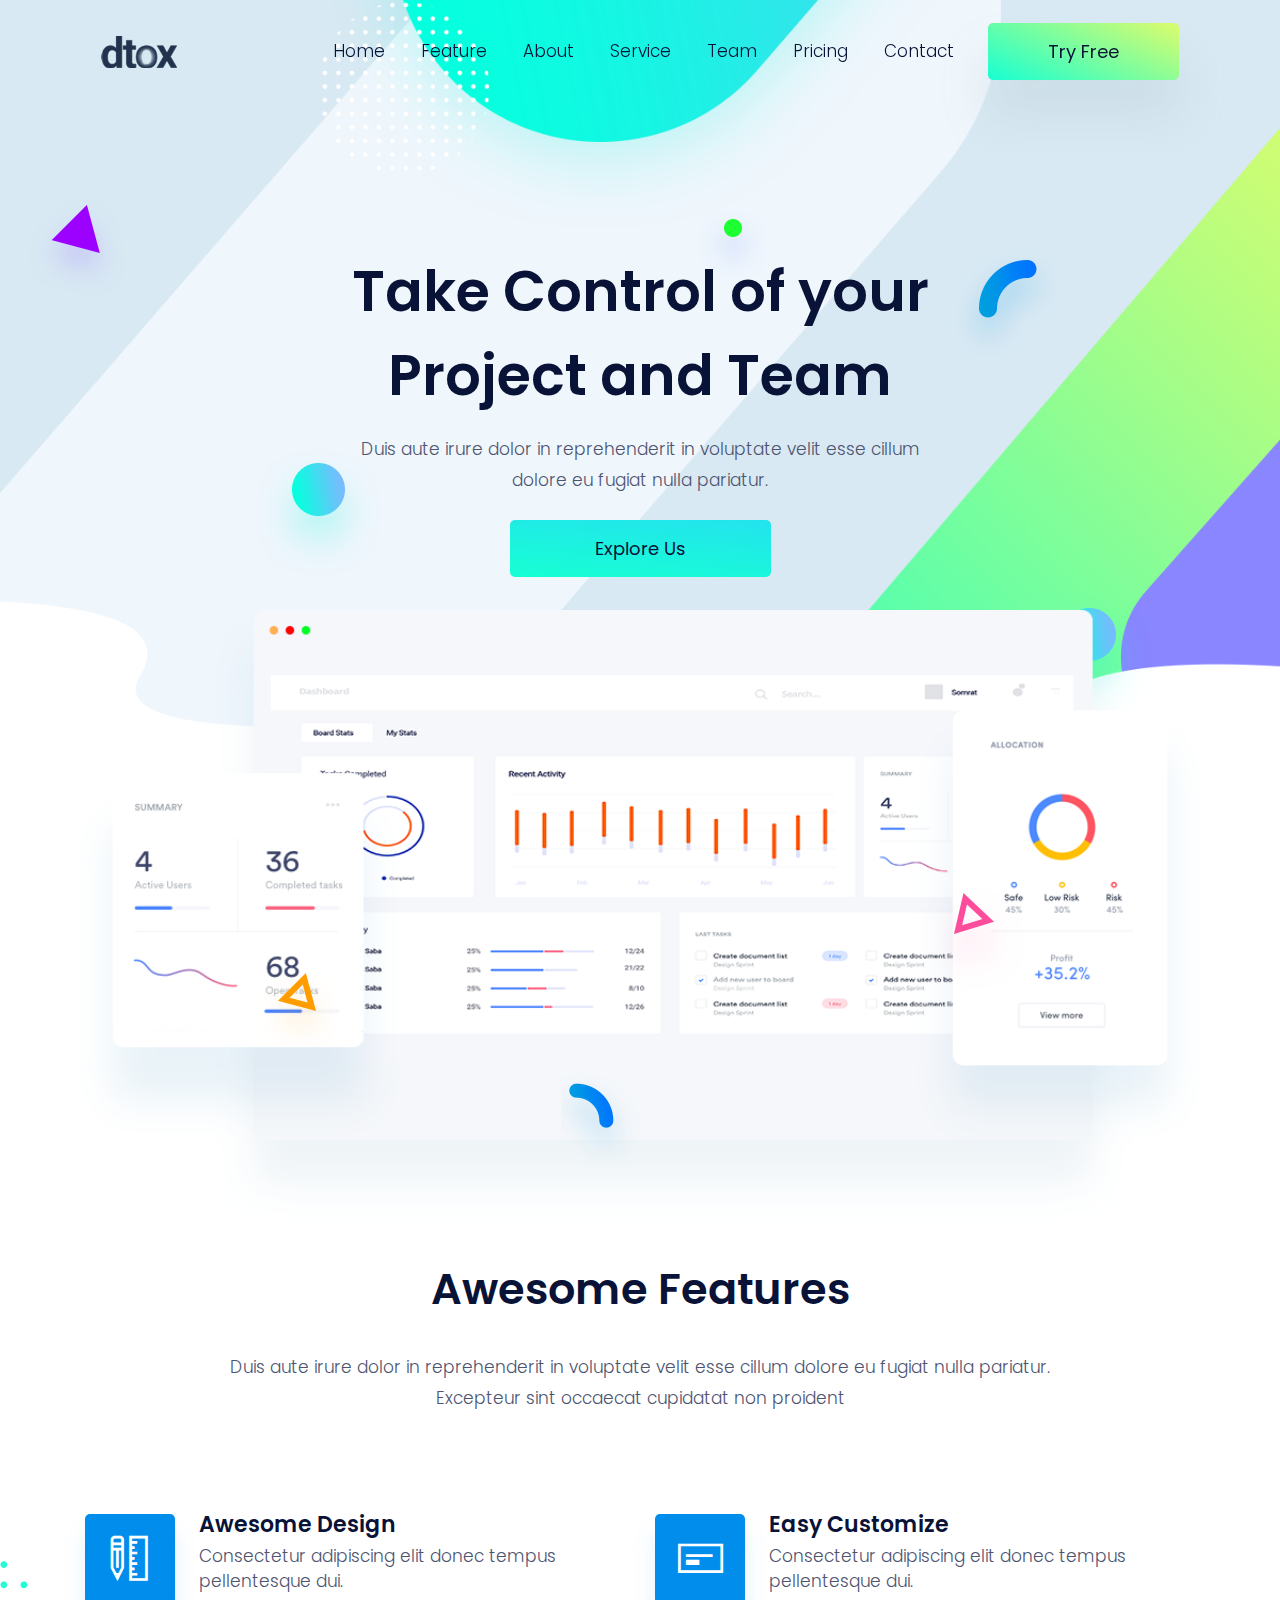
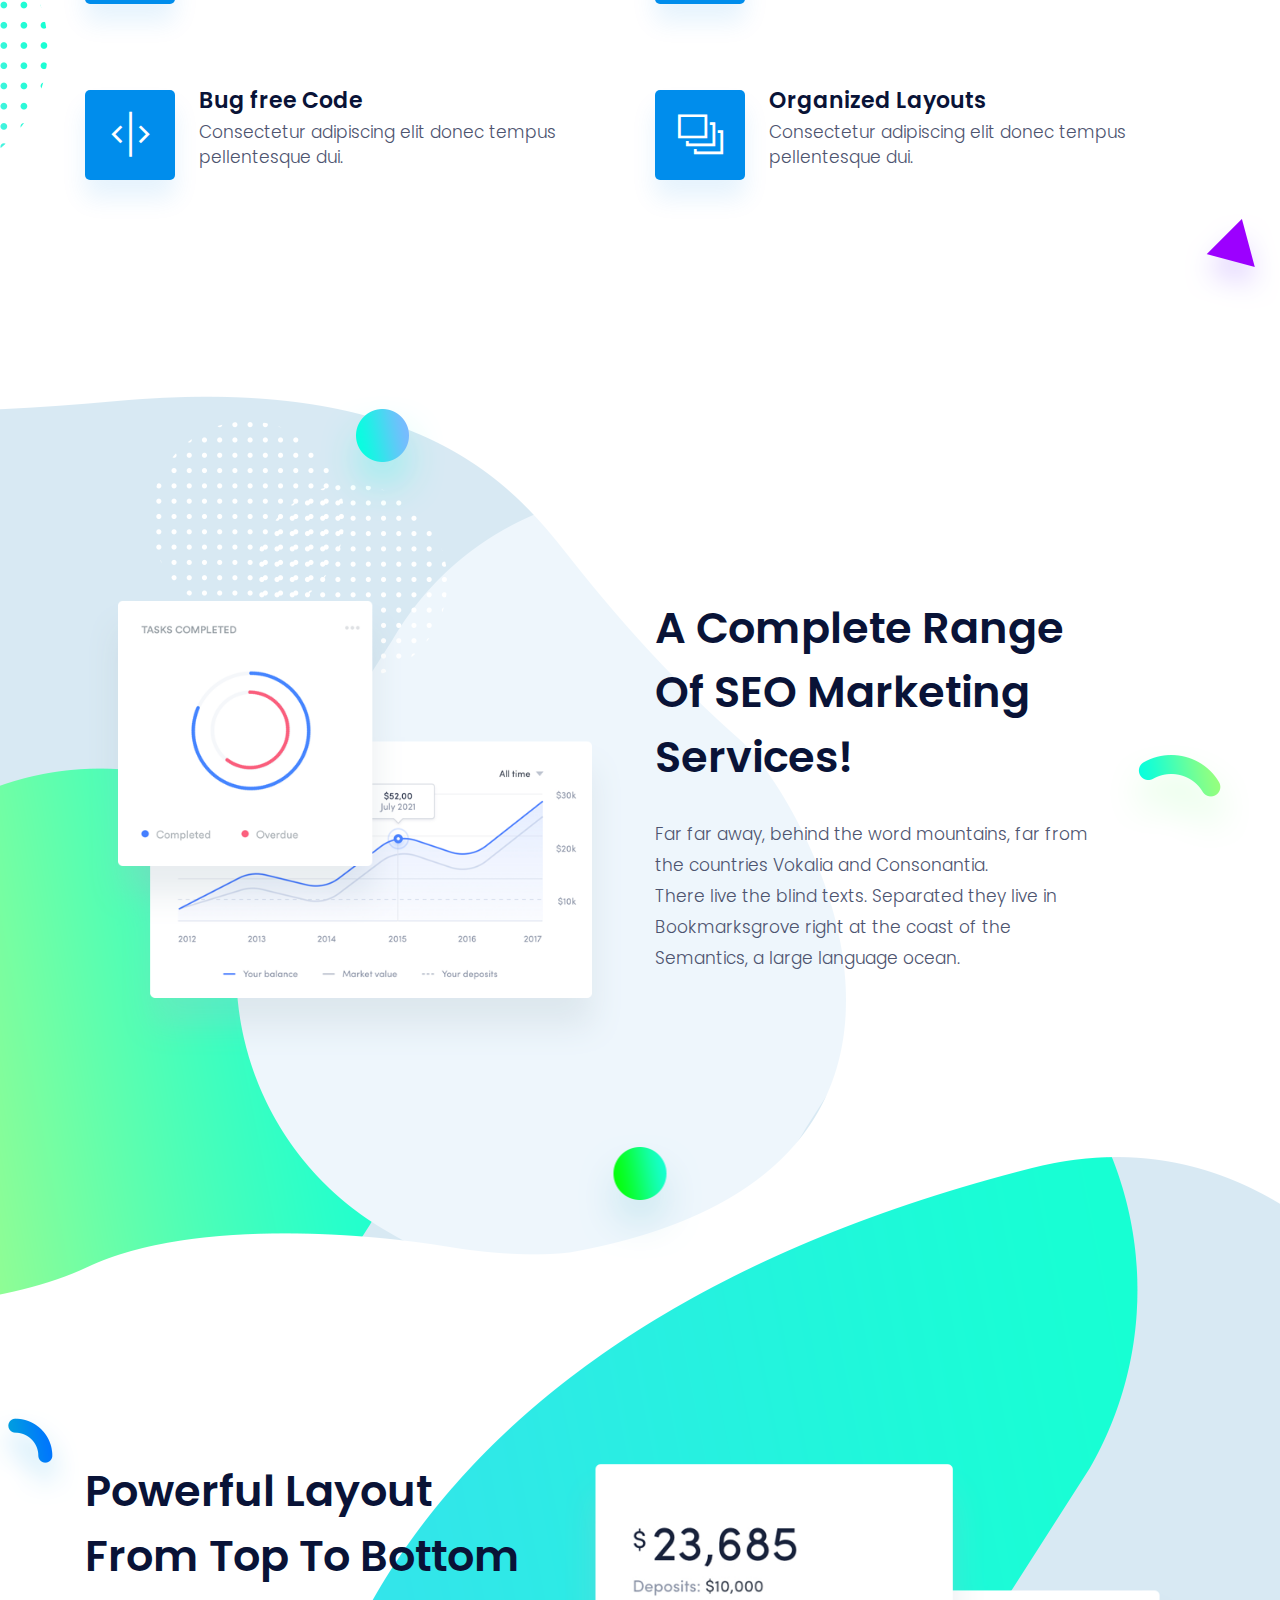
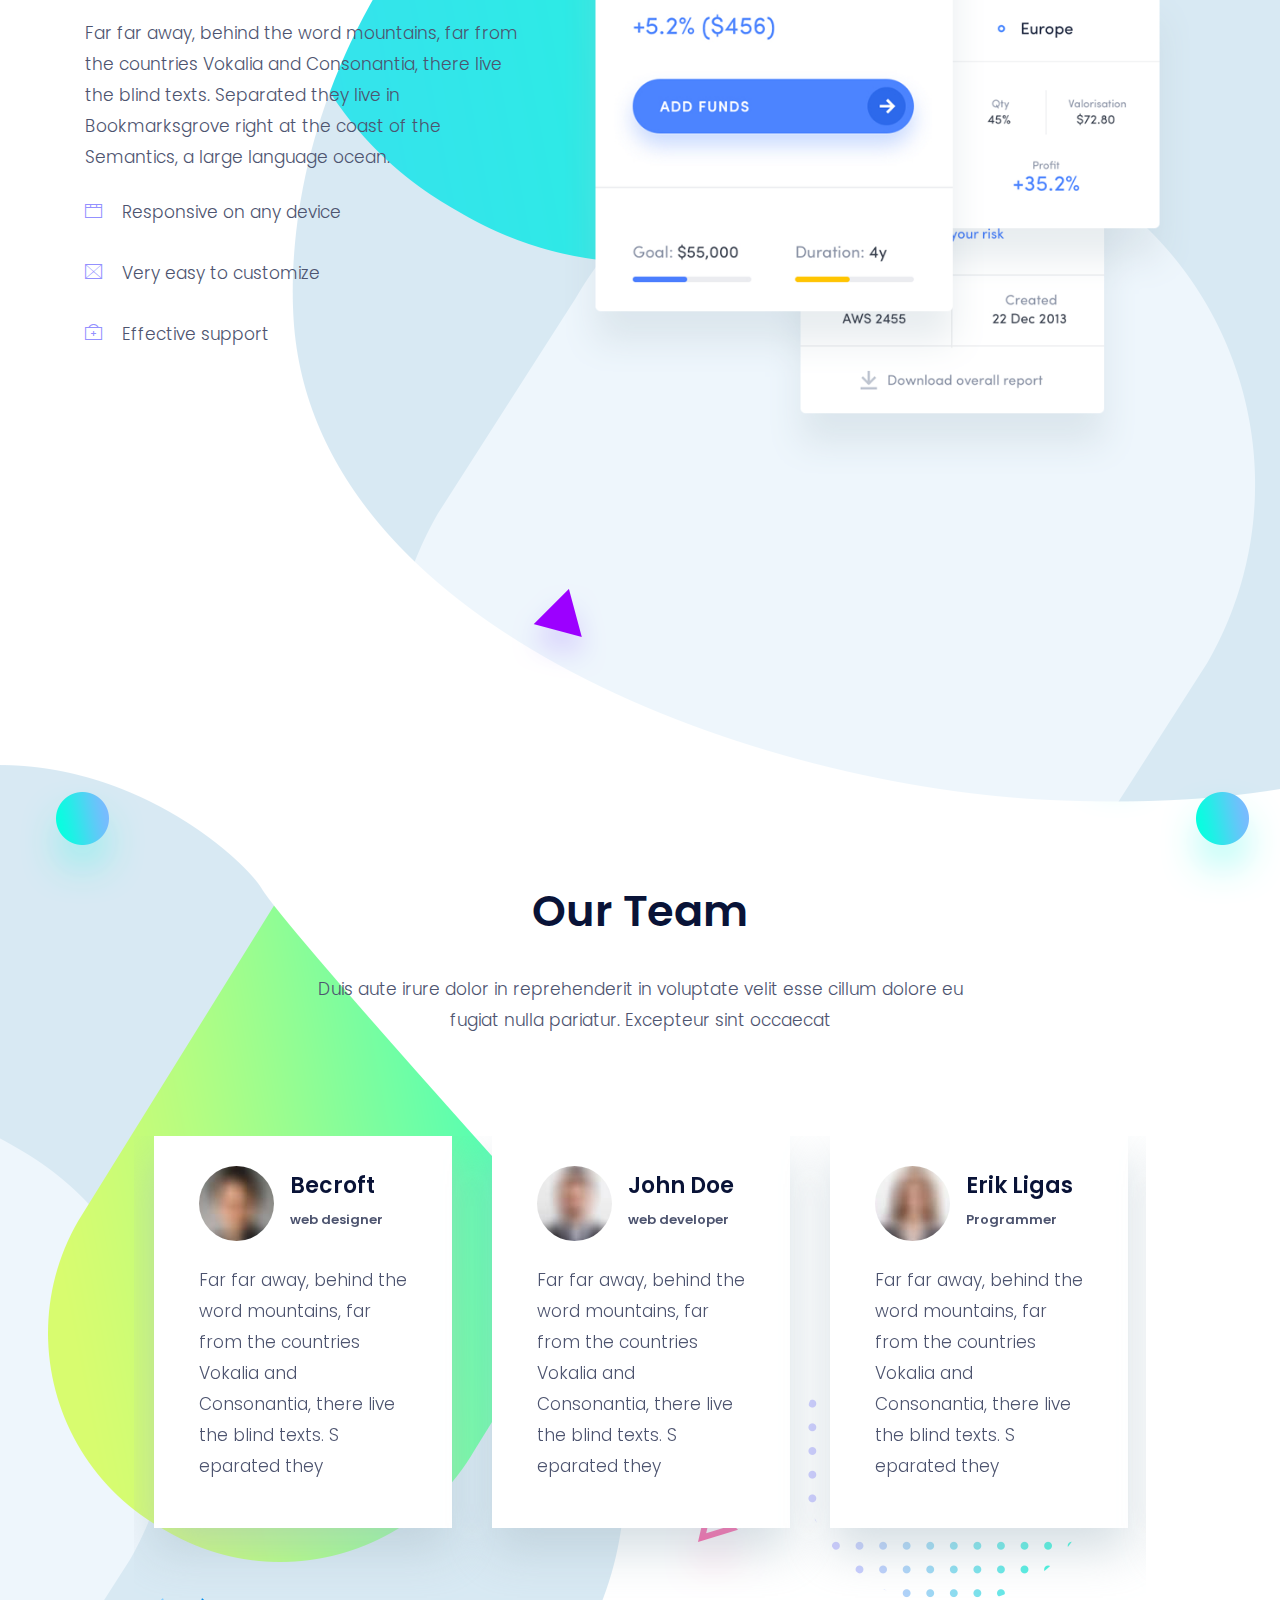
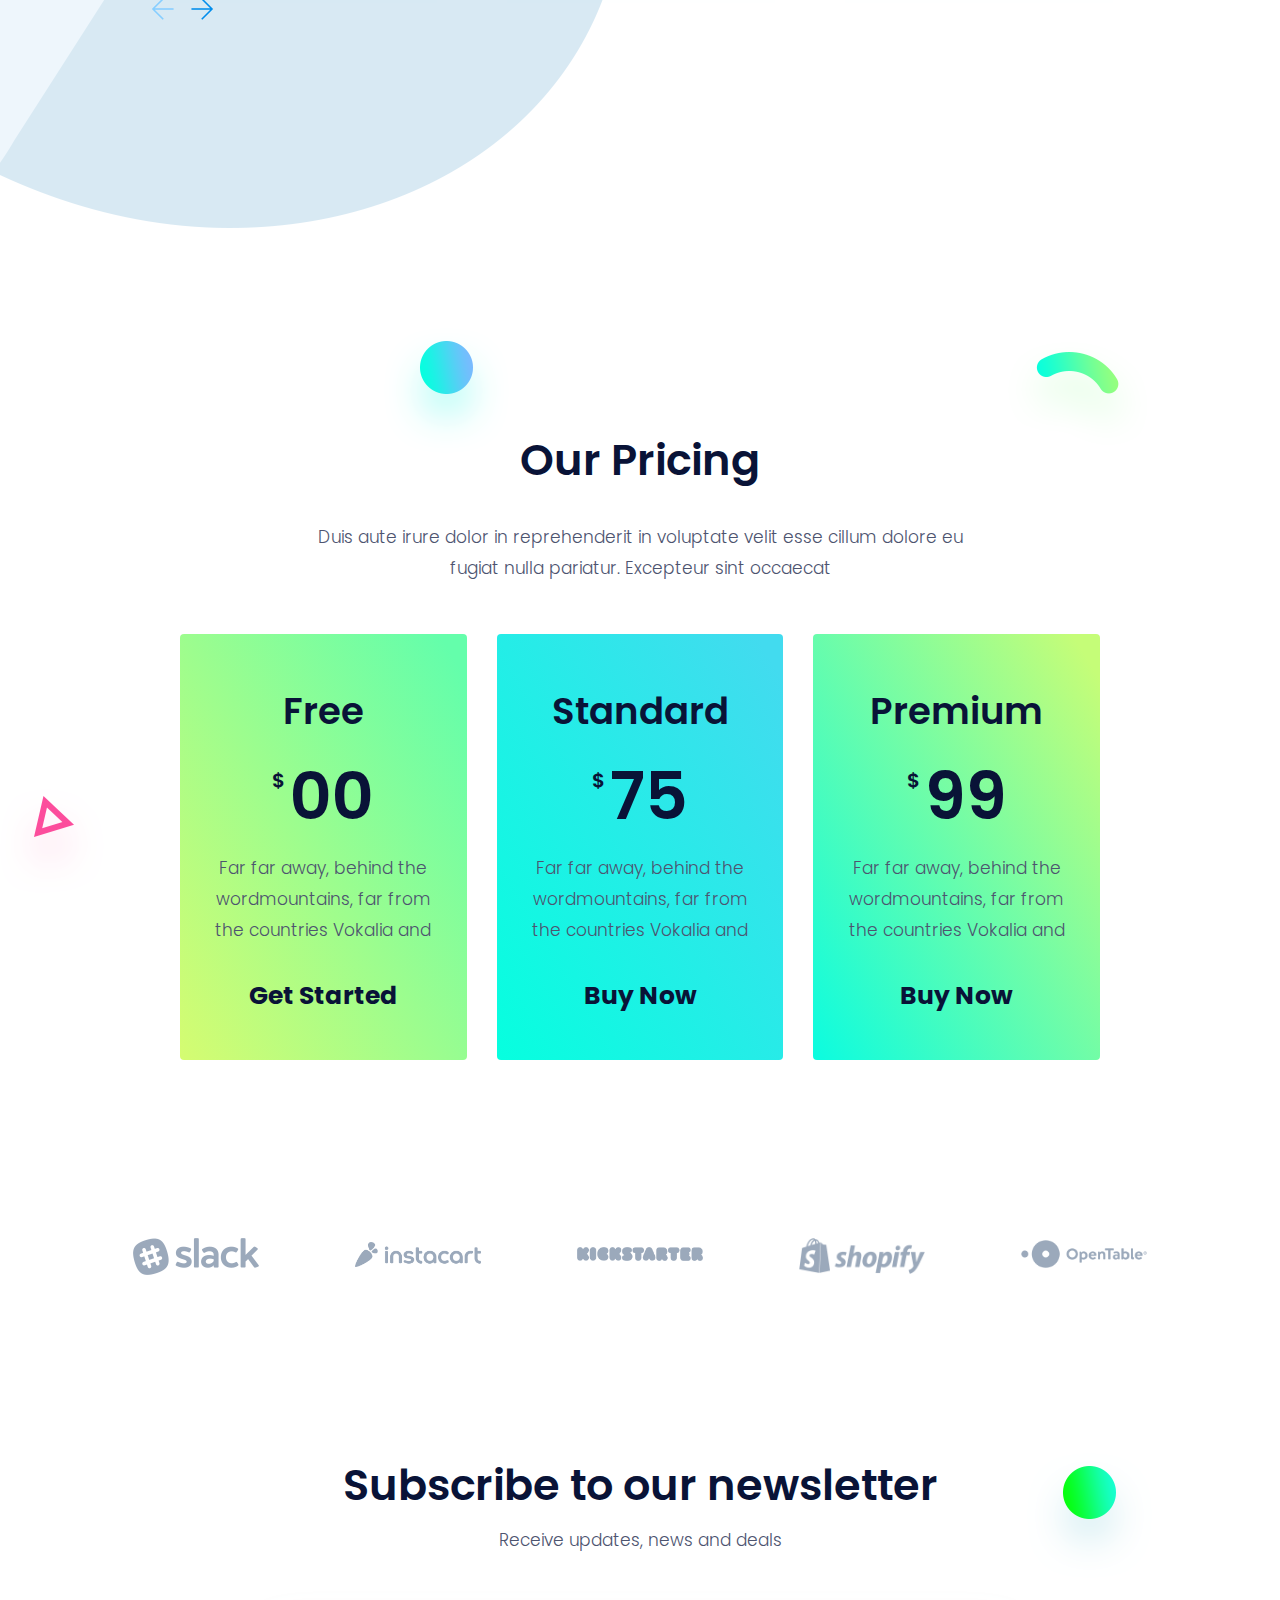
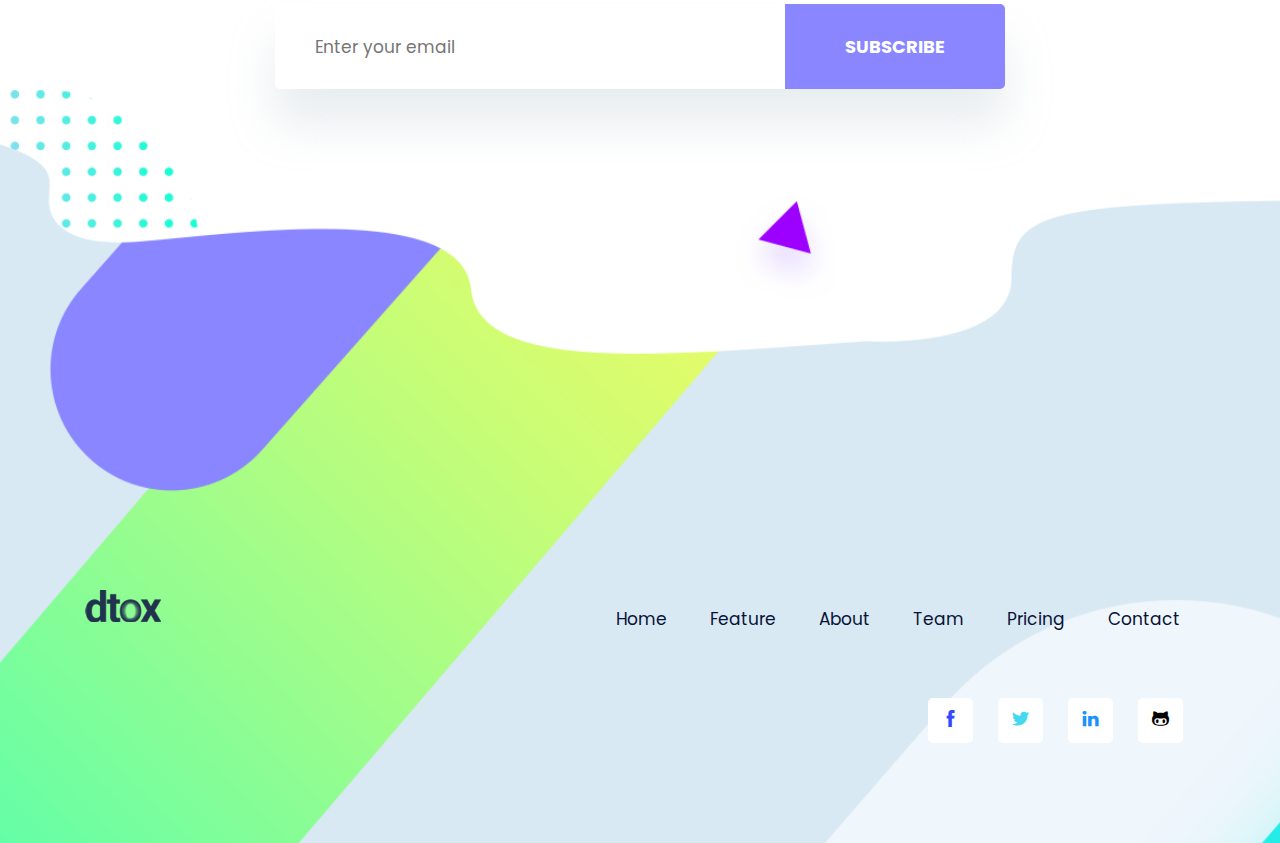
==== index.html @ cda61f07 "FEATURE: initial landing page" ====
<!DOCTYPE html>
<html lang="zxx">

<head>
  <meta charset="utf-8">
  <title>Dtox</title>

  <!-- mobile responsive meta -->
  <meta name="viewport" content="width=device-width, initial-scale=1">
  <meta name="viewport" content="width=device-width, initial-scale=1, maximum-scale=1">
  
  <!-- ** Plugins Needed for the Project ** -->
  <!-- Bootstrap -->
  <link rel="stylesheet" href="plugins/bootstrap/bootstrap.min.css">
  <!-- themefy-icon -->
  <link rel="stylesheet" href="plugins/themify-icons/themify-icons.css">
  <!-- slick slider -->
  <link rel="stylesheet" href="plugins/slick/slick.css">
  <!-- venobox popup -->
  <link rel="stylesheet" href="plugins/Venobox/venobox.css">
  <!-- aos -->
  <link rel="stylesheet" href="plugins/aos/aos.css">

  <!-- Main Stylesheet -->
  <link href="css/style.css" rel="stylesheet">
  
  <!--Favicon-->
  <link rel="shortcut icon" href="images/favicon.ico" type="image/x-icon">
  <link rel="icon" href="images/favicon.ico" type="image/x-icon">

</head>

<body>
  

<!-- navigation -->
<section class="fixed-top navigation">
  <div class="container">
    <nav class="navbar navbar-expand-lg navbar-light">
      <a class="navbar-brand" href="index.html"><img src="images/logo.png" alt="logo"></a>
      <button class="navbar-toggler border-0" type="button" data-toggle="collapse" data-target="#navbar" aria-controls="navbar"
        aria-expanded="false" aria-label="Toggle navigation">
        <span class="navbar-toggler-icon"></span>
      </button>
      <!-- navbar -->
      <div class="collapse navbar-collapse text-center" id="navbar">
        <ul class="navbar-nav ml-auto">
          <li class="nav-item">
            <a class="nav-link" href="index.html">Home</a>
          </li>
          <li class="nav-item">
            <a class="nav-link page-scroll" href="#feature">Feature</a>
          </li>
          <li class="nav-item">
            <a class="nav-link" href="about.html">About</a>
          </li>
          <li class="nav-item">
            <a class="nav-link" href="service.html">Service</a>
          </li>
          <li class="nav-item">
            <a class="nav-link page-scroll" href="#team">Team</a>
          </li>
          <li class="nav-item">
            <a class="nav-link page-scroll" href="#pricing">Pricing</a>
          </li>
          <li class="nav-item">
            <a class="nav-link" href="contact.html">Contact</a>
          </li>
        </ul>
        <a href="#" class="btn btn-primary ml-lg-3 primary-shadow">Try Free</a>
      </div>
    </nav>
  </div>
</section>
<!-- /navigation -->

<!-- hero area -->
<section class="hero-section hero" data-background="" style="background-image: url(images/hero-area/banner-bg.png);">
  <div class="container">
    <div class="row">
      <div class="col-lg-12 text-center zindex-1">
        <h1 class="mb-3">Take Control of your<br>
          Project and Team</h1>
        <p class="mb-4">Duis aute irure dolor in reprehenderit in voluptate velit esse cillum<br>
          dolore eu fugiat nulla pariatur.</p>
        <a href="#" class="btn btn-secondary btn-lg">explore us</a>
        <!-- banner image -->
        <img class="img-fluid w-100 banner-image" src="images/hero-area/banner-img.png" alt="banner-img">
      </div>
    </div>
  </div>
  <!-- background shapes -->
  <div id="scene">
    <img class="img-fluid hero-bg-1 up-down-animation" src="images/background-shape/feature-bg-2.png" alt="">
    <img class="img-fluid hero-bg-2 left-right-animation" src="images/background-shape/seo-ball-1.png" alt="">
    <img class="img-fluid hero-bg-3 left-right-animation" src="images/background-shape/seo-half-cycle.png" alt="">
    <img class="img-fluid hero-bg-4 up-down-animation" src="images/background-shape/green-dot.png" alt="">
    <img class="img-fluid hero-bg-5 left-right-animation" src="images/background-shape/blue-half-cycle.png" alt="">
    <img class="img-fluid hero-bg-6 up-down-animation" src="images/background-shape/seo-ball-1.png" alt="">
    <img class="img-fluid hero-bg-7 left-right-animation" src="images/background-shape/yellow-triangle.png" alt="">
    <img class="img-fluid hero-bg-8 up-down-animation" src="images/background-shape/service-half-cycle.png" alt="">
    <img class="img-fluid hero-bg-9 up-down-animation" src="images/background-shape/team-bg-triangle.png" alt="">
  </div>
</section>
<!-- /hero-area -->

<!-- feature -->
<section class="section feature mb-0" id="feature">
  <div class="container">
    <div class="row">
      <div class="col-lg-12 text-center">
        <h2 class="section-title">Awesome Features</h2>
        <p class="mb-100">Duis aute irure dolor in reprehenderit in voluptate velit esse cillum dolore eu fugiat nulla pariatur.<br>Excepteur sint occaecat cupidatat non proident</p>
      </div>
      <!-- feature item -->
      <div class="col-md-6 mb-80">
        <div class="d-flex feature-item">
          <div>
            <i class="ti-ruler-pencil feature-icon mr-4"></i>
          </div>
          <div>
            <h4>Awesome Design</h4>
            <p>Consectetur adipiscing elit donec tempus
              pellentesque dui.</p>
          </div>
        </div>
      </div>
      <!-- feature item -->
      <div class="col-md-6 mb-80">
        <div class="d-flex feature-item">
          <div>
            <i class="ti-layout-cta-left feature-icon mr-4"></i>
          </div>
          <div>
            <h4>Easy Customize</h4>
            <p>Consectetur adipiscing elit donec tempus
              pellentesque dui.</p>
          </div>
        </div>
      </div>
      <!-- feature item -->
      <div class="col-md-6 mb-80">
        <div class="d-flex feature-item">
          <div>
            <i class="ti-split-v-alt feature-icon mr-4"></i>
          </div>
          <div>
            <h4>Bug free Code</h4>
            <p>Consectetur adipiscing elit donec tempus
              pellentesque dui.</p>
          </div>
        </div>
      </div>
      <!-- feature item -->
      <div class="col-md-6 mb-80">
        <div class="d-flex feature-item">
          <div>
            <i class="ti-layers-alt feature-icon mr-4"></i>
          </div>
          <div>
            <h4>Organized Layouts</h4>
            <p>Consectetur adipiscing elit donec tempus
              pellentesque dui.</p>
          </div>
        </div>
      </div>
    </div>
  </div>
  <img class="feature-bg-1 up-down-animation" src="images/background-shape/feature-bg-1.png" alt="bg-shape">
  <img class="feature-bg-2 left-right-animation" src="images/background-shape/feature-bg-2.png" alt="bg-shape">
</section>
<!-- /feature -->

<!-- marketing -->
<section class="section-lg seo">
  <div class="container">
    <div class="row">
      <div class="col-md-6">
        <div class="seo-image">
          <img class="img-fluid" src="images/marketing/marketing.png" alt="form-img">
        </div>
      </div>
      <div class="col-md-5">
        <h2 class="section-title">A Complete Range Of SEO Marketing Services!</h2>
        <p>Far far away, behind the word mountains, far
          from the countries Vokalia and Consonantia.<br>
          There live the blind texts. Separated they
          live in Bookmarksgrove right at the coast of
          the Semantics, a large language ocean.
        </p>
      </div>
    </div>
  </div>
  <!-- background image -->
  <img class="img-fluid seo-bg" src="images/backgrounds/seo-bg.png" alt="seo-bg">
  <!-- background-shape -->
  <img class="seo-bg-shape-1 left-right-animation" src="images/background-shape/seo-ball-1.png" alt="bg-shape">
  <img class="seo-bg-shape-2 up-down-animation" src="images/background-shape/seo-half-cycle.png" alt="bg-shape">
  <img class="seo-bg-shape-3 left-right-animation" src="images/background-shape/seo-ball-2.png" alt="bg-shape">
</section>
<!-- /marketing -->

<!-- service -->
<section class="section-lg service">
  <div class="container">
    <div class="row justify-content-between">
      <div class="col-md-5 order-2 order-md-1">
        <h2 class="section-title">Powerful Layout From Top To Bottom</h2>
        <p class="mb-4">Far far away, behind the word mountains,
          far from the countries Vokalia and Consonantia,
          there live the blind texts. Separated they
          live in Bookmarksgrove right at the coast of the
          Semantics, a large language ocean.</p>
        <ul class="pl-0 service-list">
          <li><i class="ti-layout-tab-window text-purple"></i>Responsive on any device</li>
          <li><i class="ti-layout-placeholder text-purple"></i>Very easy to customize</li>
          <li><i class="ti-support text-purple"></i>Effective support</li>
        </ul>
      </div>
      <div class="col-md-7 order-1 order-md-2">
        <img class="img-fluid layer-3" src="images/service/service.png" alt="service">
      </div>
    </div>
  </div>
  <!-- background image -->
  <img class="img-fluid service-bg" src="images/backgrounds/service-bg.png" alt="service-bg">
  <!-- background shapes -->
  <img class="service-bg-shape-1 up-down-animation" src="images/background-shape/service-half-cycle.png" alt="background-shape">
  <img class="service-bg-shape-2 left-right-animation" src="images/background-shape/feature-bg-2.png" alt="background-shape">
</section>
<!-- /service -->

<!-- team -->
<section class="section-lg team" id="team">
  <div class="container-fluid">
    <div class="row">
      <div class="col-lg-12 text-center">
        <h2 class="section-title">Our Team</h2>
        <p class="mb-100">Duis aute irure dolor in reprehenderit in voluptate velit esse cillum dolore eu<br>
          fugiat nulla pariatur. Excepteur sint occaecat </p>
      </div>
    </div>
    <div class="col-10 mx-auto">
      <div class="team-slider">
        <!-- team-member -->
        <div class="team-member">
          <div class="d-flex mb-4">
            <div class="mr-3">
              <img class="rounded-circle img-fluid" src="images/team/team-1.jpg" alt="team-member">
            </div>
            <div class="align-self-center">
              <h4>Becroft</h4>
              <h6 class="text-color">web designer</h6>
            </div>
          </div>
          <p>Far far away, behind the word mountains, far from the countries Vokalia and Consonantia, there live the blind texts. S eparated they</p>
        </div>
        <!-- team-member -->
        <div class="team-member">
          <div class="d-flex mb-4">
            <div class="mr-3">
              <img class="rounded-circle img-fluid" src="images/team/team-2.jpg" alt="team-member">
            </div>
            <div class="align-self-center">
              <h4>John Doe</h4>
              <h6 class="text-color">web developer</h6>
            </div>
          </div>
          <p>Far far away, behind the word mountains, far from the countries Vokalia and Consonantia, there live the blind texts. S eparated they</p>
        </div>
        <!-- team-member -->
        <div class="team-member">
          <div class="d-flex mb-4">
            <div class="mr-3">
              <img class="rounded-circle img-fluid" src="images/team/team-3.jpg" alt="team-member">
            </div>
            <div class="align-self-center">
              <h4>Erik Ligas</h4>
              <h6 class="text-color">Programmer</h6>
            </div>
          </div>
          <p>Far far away, behind the word mountains, far from the countries Vokalia and Consonantia, there live
            the blind texts. S eparated they</p>
        </div>
        <!-- team-member -->
        <div class="team-member">
          <div class="d-flex mb-4">
            <div class="mr-3">
              <img class="rounded-circle img-fluid" src="images/team/team-1.jpg" alt="team-member">
            </div>
            <div class="align-self-center">
              <h4>Erik Ligas</h4>
              <h6 class="text-color">Programmer</h6>
            </div>
          </div>
          <p>Far far away, behind the word mountains, far from the countries Vokalia and Consonantia, there live
            the blind texts. S eparated they</p>
        </div>
        <!-- team-member -->
        <div class="team-member">
          <div class="d-flex mb-4">
            <div class="mr-3">
              <img class="rounded-circle img-fluid" src="images/team/team-2.jpg" alt="team-member">
            </div>
            <div class="align-self-center">
              <h4>John Doe</h4>
              <h6 class="text-color">web developer</h6>
            </div>
          </div>
          <p>Far far away, behind the word mountains, far from the countries Vokalia and Consonantia, there live the blind texts. S eparated they</p>
        </div>
      </div>
    </div>
  </div>
  <!-- backgound image -->
  <img src="images/backgrounds/team-bg.png" alt="team-bg" class="img-fluid team-bg">
  <!-- background shapes -->
  <img class="team-bg-shape-1 up-down-animation" src="images/background-shape/seo-ball-1.png" alt="background-shape">
  <img class="team-bg-shape-2 left-right-animation" src="images/background-shape/seo-ball-1.png" alt="background-shape">
  <img class="team-bg-shape-3 left-right-animation" src="images/background-shape/team-bg-triangle.png" alt="background-shape">
  <img class="team-bg-shape-4 up-down-animation img-fluid" src="images/background-shape/team-bg-dots.png" alt="background-shape">
</section>
<!-- /team -->

<!-- pricing -->
<section class="section-lg pb-0 pricing" id="pricing">
  <div class="container">
    <div class="row">
      <div class="col-lg-12 text-center">
        <h2 class="section-title">Our Pricing</h2>
        <p class="mb-50">Duis aute irure dolor in reprehenderit in voluptate velit esse cillum dolore eu <br>
          fugiat nulla pariatur. Excepteur sint occaecat </p>
      </div>
      <div class="col-lg-10 mx-auto">
        <div class="row justify-content-center">
          <!-- pricing table -->
          <div class="col-md-6 col-lg-4 mb-5 mb-lg-0">
            <div class="rounded text-center pricing-table table-1">
              <h3>Free</h3>
              <h1><span>$</span>00</h1>
              <p>Far far away, behind the
                wordmountains, far from the
                countries Vokalia and
              </p>
              <a href="#" class="btn pricing-btn px-2">Get Started</a>
            </div>
          </div>
          <!-- pricing table -->
          <div class="col-md-6 col-lg-4 mb-5 mb-lg-0">
            <div class="rounded text-center pricing-table table-2">
              <h3>Standard</h3>
              <h1><span>$</span>75</h1>
              <p>Far far away, behind the
                wordmountains, far from the
                countries Vokalia and
              </p>
              <a href="#" class="btn pricing-btn px-2">Buy Now</a>
            </div>
          </div>
          <!-- pricing table -->
          <div class="col-md-6 col-lg-4 mb-5 mb-lg-0">
            <div class="rounded text-center pricing-table table-3">
              <h3>Premium</h3>
              <h1><span>$</span>99</h1>
              <p>Far far away, behind the
                wordmountains, far from the
                countries Vokalia and
              </p>
              <a href="#" class="btn pricing-btn px-2">Buy Now</a>
            </div>
          </div>
        </div>
      </div>
    </div>
  </div>
  <!-- background shapes -->
  <img class="pricing-bg-shape-1 up-down-animation" src="images/background-shape/seo-ball-1.png" alt="background-shape">
  <img class="pricing-bg-shape-2 up-down-animation" src="images/background-shape/seo-half-cycle.png" alt="background-shape">
  <img class="pricing-bg-shape-3 left-right-animation" src="images/background-shape/team-bg-triangle.png" alt="background-shape">
</section>
<!-- /pricing -->

<!-- client logo slider -->
<section class="section">
  <div class="container">
      <div class="client-logo-slider align-self-center">
          <a href="#" class="text-center d-block outline-0 p-5"><img class="d-unset img-fluid" src="images/clients-logo/client-logo-1.png" alt="client-logo"></a>
          <a href="#" class="text-center d-block outline-0 p-5"><img class="d-unset img-fluid" src="images/clients-logo/client-logo-2.png" alt="client-logo"></a>
          <a href="#" class="text-center d-block outline-0 p-5"><img class="d-unset img-fluid" src="images/clients-logo/client-logo-3.png" alt="client-logo"></a>
          <a href="#" class="text-center d-block outline-0 p-5"><img class="d-unset img-fluid" src="images/clients-logo/client-logo-4.png" alt="client-logo"></a>
          <a href="#" class="text-center d-block outline-0 p-5"><img class="d-unset img-fluid" src="images/clients-logo/client-logo-5.png" alt="client-logo"></a>
          <a href="#" class="text-center d-block outline-0 p-5"><img class="d-unset img-fluid" src="images/clients-logo/client-logo-1.png" alt="client-logo"></a>
          <a href="#" class="text-center d-block outline-0 p-5"><img class="d-unset img-fluid" src="images/clients-logo/client-logo-2.png" alt="client-logo"></a>
          <a href="#" class="text-center d-block outline-0 p-5"><img class="d-unset img-fluid" src="images/clients-logo/client-logo-3.png" alt="client-logo"></a>
          <a href="#" class="text-center d-block outline-0 p-5"><img class="d-unset img-fluid" src="images/clients-logo/client-logo-4.png" alt="client-logo"></a>
          <a href="#" class="text-center d-block outline-0 p-5"><img class="d-unset img-fluid" src="images/clients-logo/client-logo-5.png" alt="client-logo"></a>
      </div>
  </div>
</section>
<!-- /client logo slider -->

<!-- newsletter -->
<section class="newsletter">
  <div class="container">
    <div class="row">
      <div class="col-lg-12 text-center">
        <h2>Subscribe to our newsletter</h2>
        <p class="mb-5">Receive updates, news and deals</p>
      </div>
      <div class="col-lg-8 col-sm-10 col-12 mx-auto">
        <form action="#">
          <div class="input-wrapper position-relative">
            <input type="email" class="newsletter-form" id="newsletter" placeholder="Enter your email">
            <button type="submit" value="send" class="btn newsletter-btn">subscribe</button>
          </div>
        </form>
      </div>
    </div>
  </div>
  <!-- background shapes -->
  <img class="newsletter-bg-shape left-right-animation" src="images/background-shape/seo-ball-2.png" alt="background-shape">
</section>
<!-- /newsletter -->

<!-- footer -->
<footer class="footer-section footer" style="background-image: url(images/backgrounds/footer-bg.png);">
  <div class="container">
    <div class="row">
      <div class="col-lg-4 text-center text-lg-left mb-4 mb-lg-0">
        <!-- logo -->
        <a href="index.html">
          <img class="img-fluid" src="images/logo.png" alt="logo">
        </a>
      </div>
      <!-- footer menu -->
      <nav class="col-lg-8 align-self-center mb-5">
        <ul class="list-inline text-lg-right text-center footer-menu">
          <li class="list-inline-item active"><a href="index.html">Home</a></li>
          <li class="list-inline-item"><a class="page-scroll" href="#feature">Feature</a></li>
          <li class="list-inline-item"><a href="about.html">About</a></li>
          <li class="list-inline-item"><a class="page-scroll" href="#team">Team</a></li>
          <li class="list-inline-item"><a class="page-scroll" href="#pricing">Pricing</a></li>
          <li class="list-inline-item"><a href="contact.html">Contact</a></li>
        </ul>
      </nav>
      <!-- footer social icon -->
      <nav class="col-12">
        <ul class="list-inline text-lg-right text-center social-icon">
          <li class="list-inline-item">
            <a class="facebook" href="#"><i class="ti-facebook"></i></a>
          </li>
          <li class="list-inline-item">
            <a class="twitter" href="#"><i class="ti-twitter-alt"></i></a>
          </li>
          <li class="list-inline-item">
            <a class="linkedin" href="#"><i class="ti-linkedin"></i></a>
          </li>
          <li class="list-inline-item">
            <a class="black" href="#"><i class="ti-github"></i></a>
          </li>
        </ul>
      </nav>
    </div>
  </div>
</footer>
<!-- /footer -->

<!-- jQuery -->
<script src="plugins/jQuery/jquery.min.js"></script>
<!-- Bootstrap JS -->
<script src="plugins/bootstrap/bootstrap.min.js"></script>
<!-- slick slider -->
<script src="plugins/slick/slick.min.js"></script>
<!-- venobox -->
<script src="plugins/Venobox/venobox.min.js"></script>
<!-- aos -->
<script src="plugins/aos/aos.js"></script>
<!-- Main Script -->
<script src="js/script.js"></script>

</body>
</html>
---- plugins/themify-icons/themify-icons.css ----
@font-face {
  font-family: 'themify';
  src: url('fonts/themify.eot?-fvbane');
  src: url('fonts/themify.eot?#iefix-fvbane') format('embedded-opentype'),
  url('fonts/themify.woff?-fvbane') format('woff'),
  url('fonts/themify.ttf?-fvbane') format('truetype'),
  url('fonts/themify.svg?-fvbane#themify') format('svg');
  font-weight: normal;
  font-style: normal;
}

[class^="ti-"],
[class*=" ti-"] {
  font-family: 'themify';
  speak: none;
  font-style: normal;
  font-weight: normal;
  font-variant: normal;
  text-transform: none;
  line-height: 1;

  /* Better Font Rendering =========== */
  -webkit-font-smoothing: antialiased;
  -moz-osx-font-smoothing: grayscale;
}

.ti-wand:before {
  content: "\e600";
}

.ti-volume:before {
  content: "\e601";
}

.ti-user:before {
  content: "\e602";
}

.ti-unlock:before {
  content: "\e603";
}

.ti-unlink:before {
  content: "\e604";
}

.ti-trash:before {
  content: "\e605";
}

.ti-thought:before {
  content: "\e606";
}

.ti-target:before {
  content: "\e607";
}

.ti-tag:before {
  content: "\e608";
}

.ti-tablet:before {
  content: "\e609";
}

.ti-star:before {
  content: "\e60a";
}

.ti-spray:before {
  content: "\e60b";
}

.ti-signal:before {
  content: "\e60c";
}

.ti-shopping-cart:before {
  content: "\e60d";
}

.ti-shopping-cart-full:before {
  content: "\e60e";
}

.ti-settings:before {
  content: "\e60f";
}

.ti-search:before {
  content: "\e610";
}

.ti-zoom-in:before {
  content: "\e611";
}

.ti-zoom-out:before {
  content: "\e612";
}

.ti-cut:before {
  content: "\e613";
}

.ti-ruler:before {
  content: "\e614";
}

.ti-ruler-pencil:before {
  content: "\e615";
}

.ti-ruler-alt:before {
  content: "\e616";
}

.ti-bookmark:before {
  content: "\e617";
}

.ti-bookmark-alt:before {
  content: "\e618";
}

.ti-reload:before {
  content: "\e619";
}

.ti-plus:before {
  content: "\e61a";
}

.ti-pin:before {
  content: "\e61b";
}

.ti-pencil:before {
  content: "\e61c";
}

.ti-pencil-alt:before {
  content: "\e61d";
}

.ti-paint-roller:before {
  content: "\e61e";
}

.ti-paint-bucket:before {
  content: "\e61f";
}

.ti-na:before {
  content: "\e620";
}

.ti-mobile:before {
  content: "\e621";
}

.ti-minus:before {
  content: "\e622";
}

.ti-medall:before {
  content: "\e623";
}

.ti-medall-alt:before {
  content: "\e624";
}

.ti-marker:before {
  content: "\e625";
}

.ti-marker-alt:before {
  content: "\e626";
}

.ti-arrow-up:before {
  content: "\e627";
}

.ti-arrow-right:before {
  content: "\e628";
}

.ti-arrow-left:before {
  content: "\e629";
}

.ti-arrow-down:before {
  content: "\e62a";
}

.ti-lock:before {
  content: "\e62b";
}

.ti-location-arrow:before {
  content: "\e62c";
}

.ti-link:before {
  content: "\e62d";
}

.ti-layout:before {
  content: "\e62e";
}

.ti-layers:before {
  content: "\e62f";
}

.ti-layers-alt:before {
  content: "\e630";
}

.ti-key:before {
  content: "\e631";
}

.ti-import:before {
  content: "\e632";
}

.ti-image:before {
  content: "\e633";
}

.ti-heart:before {
  content: "\e634";
}

.ti-heart-broken:before {
  content: "\e635";
}

.ti-hand-stop:before {
  content: "\e636";
}

.ti-hand-open:before {
  content: "\e637";
}

.ti-hand-drag:before {
  content: "\e638";
}

.ti-folder:before {
  content: "\e639";
}

.ti-flag:before {
  content: "\e63a";
}

.ti-flag-alt:before {
  content: "\e63b";
}

.ti-flag-alt-2:before {
  content: "\e63c";
}

.ti-eye:before {
  content: "\e63d";
}

.ti-export:before {
  content: "\e63e";
}

.ti-exchange-vertical:before {
  content: "\e63f";
}

.ti-desktop:before {
  content: "\e640";
}

.ti-cup:before {
  content: "\e641";
}

.ti-crown:before {
  content: "\e642";
}

.ti-comments:before {
  content: "\e643";
}

.ti-comment:before {
  content: "\e644";
}

.ti-comment-alt:before {
  content: "\e645";
}

.ti-close:before {
  content: "\e646";
}

.ti-clip:before {
  content: "\e647";
}

.ti-angle-up:before {
  content: "\e648";
}

.ti-angle-right:before {
  content: "\e649";
}

.ti-angle-left:before {
  content: "\e64a";
}

.ti-angle-down:before {
  content: "\e64b";
}

.ti-check:before {
  content: "\e64c";
}

.ti-check-box:before {
  content: "\e64d";
}

.ti-camera:before {
  content: "\e64e";
}

.ti-announcement:before {
  content: "\e64f";
}

.ti-brush:before {
  content: "\e650";
}

.ti-briefcase:before {
  content: "\e651";
}

.ti-bolt:before {
  content: "\e652";
}

.ti-bolt-alt:before {
  content: "\e653";
}

.ti-blackboard:before {
  content: "\e654";
}

.ti-bag:before {
  content: "\e655";
}

.ti-move:before {
  content: "\e656";
}

.ti-arrows-vertical:before {
  content: "\e657";
}

.ti-arrows-horizontal:before {
  content: "\e658";
}

.ti-fullscreen:before {
  content: "\e659";
}

.ti-arrow-top-right:before {
  content: "\e65a";
}

.ti-arrow-top-left:before {
  content: "\e65b";
}

.ti-arrow-circle-up:before {
  content: "\e65c";
}

.ti-arrow-circle-right:before {
  content: "\e65d";
}

.ti-arrow-circle-left:before {
  content: "\e65e";
}

.ti-arrow-circle-down:before {
  content: "\e65f";
}

.ti-angle-double-up:before {
  content: "\e660";
}

.ti-angle-double-right:before {
  content: "\e661";
}

.ti-angle-double-left:before {
  content: "\e662";
}

.ti-angle-double-down:before {
  content: "\e663";
}

.ti-zip:before {
  content: "\e664";
}

.ti-world:before {
  content: "\e665";
}

.ti-wheelchair:before {
  content: "\e666";
}

.ti-view-list:before {
  content: "\e667";
}

.ti-view-list-alt:before {
  content: "\e668";
}

.ti-view-grid:before {
  content: "\e669";
}

.ti-uppercase:before {
  content: "\e66a";
}

.ti-upload:before {
  content: "\e66b";
}

.ti-underline:before {
  content: "\e66c";
}

.ti-truck:before {
  content: "\e66d";
}

.ti-timer:before {
  content: "\e66e";
}

.ti-ticket:before {
  content: "\e66f";
}

.ti-thumb-up:before {
  content: "\e670";
}

.ti-thumb-down:before {
  content: "\e671";
}

.ti-text:before {
  content: "\e672";
}

.ti-stats-up:before {
  content: "\e673";
}

.ti-stats-down:before {
  content: "\e674";
}

.ti-split-v:before {
  content: "\e675";
}

.ti-split-h:before {
  content: "\e676";
}

.ti-smallcap:before {
  content: "\e677";
}

.ti-shine:before {
  content: "\e678";
}

.ti-shift-right:before {
  content: "\e679";
}

.ti-shift-left:before {
  content: "\e67a";
}

.ti-shield:before {
  content: "\e67b";
}

.ti-notepad:before {
  content: "\e67c";
}

.ti-server:before {
  content: "\e67d";
}

.ti-quote-right:before {
  content: "\e67e";
}

.ti-quote-left:before {
  content: "\e67f";
}

.ti-pulse:before {
  content: "\e680";
}

.ti-printer:before {
  content: "\e681";
}

.ti-power-off:before {
  content: "\e682";
}

.ti-plug:before {
  content: "\e683";
}

.ti-pie-chart:before {
  content: "\e684";
}

.ti-paragraph:before {
  content: "\e685";
}

.ti-panel:before {
  content: "\e686";
}

.ti-package:before {
  content: "\e687";
}

.ti-music:before {
  content: "\e688";
}

.ti-music-alt:before {
  content: "\e689";
}

.ti-mouse:before {
  content: "\e68a";
}

.ti-mouse-alt:before {
  content: "\e68b";
}

.ti-money:before {
  content: "\e68c";
}

.ti-microphone:before {
  content: "\e68d";
}

.ti-menu:before {
  content: "\e68e";
}

.ti-menu-alt:before {
  content: "\e68f";
}

.ti-map:before {
  content: "\e690";
}

.ti-map-alt:before {
  content: "\e691";
}

.ti-loop:before {
  content: "\e692";
}

.ti-location-pin:before {
  content: "\e693";
}

.ti-list:before {
  content: "\e694";
}

.ti-light-bulb:before {
  content: "\e695";
}

.ti-Italic:before {
  content: "\e696";
}

.ti-info:before {
  content: "\e697";
}

.ti-infinite:before {
  content: "\e698";
}

.ti-id-badge:before {
  content: "\e699";
}

.ti-hummer:before {
  content: "\e69a";
}

.ti-home:before {
  content: "\e69b";
}

.ti-help:before {
  content: "\e69c";
}

.ti-headphone:before {
  content: "\e69d";
}

.ti-harddrives:before {
  content: "\e69e";
}

.ti-harddrive:before {
  content: "\e69f";
}

.ti-gift:before {
  content: "\e6a0";
}

.ti-game:before {
  content: "\e6a1";
}

.ti-filter:before {
  content: "\e6a2";
}

.ti-files:before {
  content: "\e6a3";
}

.ti-file:before {
  content: "\e6a4";
}

.ti-eraser:before {
  content: "\e6a5";
}

.ti-envelope:before {
  content: "\e6a6";
}

.ti-download:before {
  content: "\e6a7";
}

.ti-direction:before {
  content: "\e6a8";
}

.ti-direction-alt:before {
  content: "\e6a9";
}

.ti-dashboard:before {
  content: "\e6aa";
}

.ti-control-stop:before {
  content: "\e6ab";
}

.ti-control-shuffle:before {
  content: "\e6ac";
}

.ti-control-play:before {
  content: "\e6ad";
}

.ti-control-pause:before {
  content: "\e6ae";
}

.ti-control-forward:before {
  content: "\e6af";
}

.ti-control-backward:before {
  content: "\e6b0";
}

.ti-cloud:before {
  content: "\e6b1";
}

.ti-cloud-up:before {
  content: "\e6b2";
}

.ti-cloud-down:before {
  content: "\e6b3";
}

.ti-clipboard:before {
  content: "\e6b4";
}

.ti-car:before {
  content: "\e6b5";
}

.ti-calendar:before {
  content: "\e6b6";
}

.ti-book:before {
  content: "\e6b7";
}

.ti-bell:before {
  content: "\e6b8";
}

.ti-basketball:before {
  content: "\e6b9";
}

.ti-bar-chart:before {
  content: "\e6ba";
}

.ti-bar-chart-alt:before {
  content: "\e6bb";
}

.ti-back-right:before {
  content: "\e6bc";
}

.ti-back-left:before {
  content: "\e6bd";
}

.ti-arrows-corner:before {
  content: "\e6be";
}

.ti-archive:before {
  content: "\e6bf";
}

.ti-anchor:before {
  content: "\e6c0";
}

.ti-align-right:before {
  content: "\e6c1";
}

.ti-align-left:before {
  content: "\e6c2";
}

.ti-align-justify:before {
  content: "\e6c3";
}

.ti-align-center:before {
  content: "\e6c4";
}

.ti-alert:before {
  content: "\e6c5";
}

.ti-alarm-clock:before {
  content: "\e6c6";
}

.ti-agenda:before {
  content: "\e6c7";
}

.ti-write:before {
  content: "\e6c8";
}

.ti-window:before {
  content: "\e6c9";
}

.ti-widgetized:before {
  content: "\e6ca";
}

.ti-widget:before {
  content: "\e6cb";
}

.ti-widget-alt:before {
  content: "\e6cc";
}

.ti-wallet:before {
  content: "\e6cd";
}

.ti-video-clapper:before {
  content: "\e6ce";
}

.ti-video-camera:before {
  content: "\e6cf";
}

.ti-vector:before {
  content: "\e6d0";
}

.ti-themify-logo:before {
  content: "\e6d1";
}

.ti-themify-favicon:before {
  content: "\e6d2";
}

.ti-themify-favicon-alt:before {
  content: "\e6d3";
}

.ti-support:before {
  content: "\e6d4";
}

.ti-stamp:before {
  content: "\e6d5";
}

.ti-split-v-alt:before {
  content: "\e6d6";
}

.ti-slice:before {
  content: "\e6d7";
}

.ti-shortcode:before {
  content: "\e6d8";
}

.ti-shift-right-alt:before {
  content: "\e6d9";
}

.ti-shift-left-alt:before {
  content: "\e6da";
}

.ti-ruler-alt-2:before {
  content: "\e6db";
}

.ti-receipt:before {
  content: "\e6dc";
}

.ti-pin2:before {
  content: "\e6dd";
}

.ti-pin-alt:before {
  content: "\e6de";
}

.ti-pencil-alt2:before {
  content: "\e6df";
}

.ti-palette:before {
  content: "\e6e0";
}

.ti-more:before {
  content: "\e6e1";
}

.ti-more-alt:before {
  content: "\e6e2";
}

.ti-microphone-alt:before {
  content: "\e6e3";
}

.ti-magnet:before {
  content: "\e6e4";
}

.ti-line-double:before {
  content: "\e6e5";
}

.ti-line-dotted:before {
  content: "\e6e6";
}

.ti-line-dashed:before {
  content: "\e6e7";
}

.ti-layout-width-full:before {
  content: "\e6e8";
}

.ti-layout-width-default:before {
  content: "\e6e9";
}

.ti-layout-width-default-alt:before {
  content: "\e6ea";
}

.ti-layout-tab:before {
  content: "\e6eb";
}

.ti-layout-tab-window:before {
  content: "\e6ec";
}

.ti-layout-tab-v:before {
  content: "\e6ed";
}

.ti-layout-tab-min:before {
  content: "\e6ee";
}

.ti-layout-slider:before {
  content: "\e6ef";
}

.ti-layout-slider-alt:before {
  content: "\e6f0";
}

.ti-layout-sidebar-right:before {
  content: "\e6f1";
}

.ti-layout-sidebar-none:before {
  content: "\e6f2";
}

.ti-layout-sidebar-left:before {
  content: "\e6f3";
}

.ti-layout-placeholder:before {
  content: "\e6f4";
}

.ti-layout-menu:before {
  content: "\e6f5";
}

.ti-layout-menu-v:before {
  content: "\e6f6";
}

.ti-layout-menu-separated:before {
  content: "\e6f7";
}

.ti-layout-menu-full:before {
  content: "\e6f8";
}

.ti-layout-media-right-alt:before {
  content: "\e6f9";
}

.ti-layout-media-right:before {
  content: "\e6fa";
}

.ti-layout-media-overlay:before {
  content: "\e6fb";
}

.ti-layout-media-overlay-alt:before {
  content: "\e6fc";
}

.ti-layout-media-overlay-alt-2:before {
  content: "\e6fd";
}

.ti-layout-media-left-alt:before {
  content: "\e6fe";
}

.ti-layout-media-left:before {
  content: "\e6ff";
}

.ti-layout-media-center-alt:before {
  content: "\e700";
}

.ti-layout-media-center:before {
  content: "\e701";
}

.ti-layout-list-thumb:before {
  content: "\e702";
}

.ti-layout-list-thumb-alt:before {
  content: "\e703";
}

.ti-layout-list-post:before {
  content: "\e704";
}

.ti-layout-list-large-image:before {
  content: "\e705";
}

.ti-layout-line-solid:before {
  content: "\e706";
}

.ti-layout-grid4:before {
  content: "\e707";
}

.ti-layout-grid3:before {
  content: "\e708";
}

.ti-layout-grid2:before {
  content: "\e709";
}

.ti-layout-grid2-thumb:before {
  content: "\e70a";
}

.ti-layout-cta-right:before {
  content: "\e70b";
}

.ti-layout-cta-left:before {
  content: "\e70c";
}

.ti-layout-cta-center:before {
  content: "\e70d";
}

.ti-layout-cta-btn-right:before {
  content: "\e70e";
}

.ti-layout-cta-btn-left:before {
  content: "\e70f";
}

.ti-layout-column4:before {
  content: "\e710";
}

.ti-layout-column3:before {
  content: "\e711";
}

.ti-layout-column2:before {
  content: "\e712";
}

.ti-layout-accordion-separated:before {
  content: "\e713";
}

.ti-layout-accordion-merged:before {
  content: "\e714";
}

.ti-layout-accordion-list:before {
  content: "\e715";
}

.ti-ink-pen:before {
  content: "\e716";
}

.ti-info-alt:before {
  content: "\e717";
}

.ti-help-alt:before {
  content: "\e718";
}

.ti-headphone-alt:before {
  content: "\e719";
}

.ti-hand-point-up:before {
  content: "\e71a";
}

.ti-hand-point-right:before {
  content: "\e71b";
}

.ti-hand-point-left:before {
  content: "\e71c";
}

.ti-hand-point-down:before {
  content: "\e71d";
}

.ti-gallery:before {
  content: "\e71e";
}

.ti-face-smile:before {
  content: "\e71f";
}

.ti-face-sad:before {
  content: "\e720";
}

.ti-credit-card:before {
  content: "\e721";
}

.ti-control-skip-forward:before {
  content: "\e722";
}

.ti-control-skip-backward:before {
  content: "\e723";
}

.ti-control-record:before {
  content: "\e724";
}

.ti-control-eject:before {
  content: "\e725";
}

.ti-comments-smiley:before {
  content: "\e726";
}

.ti-brush-alt:before {
  content: "\e727";
}

.ti-youtube:before {
  content: "\e728";
}

.ti-vimeo:before {
  content: "\e729";
}

.ti-twitter:before {
  content: "\e72a";
}

.ti-time:before {
  content: "\e72b";
}

.ti-tumblr:before {
  content: "\e72c";
}

.ti-skype:before {
  content: "\e72d";
}

.ti-share:before {
  content: "\e72e";
}

.ti-share-alt:before {
  content: "\e72f";
}

.ti-rocket:before {
  content: "\e730";
}

.ti-pinterest:before {
  content: "\e731";
}

.ti-new-window:before {
  content: "\e732";
}

.ti-microsoft:before {
  content: "\e733";
}

.ti-list-ol:before {
  content: "\e734";
}

.ti-linkedin:before {
  content: "\e735";
}

.ti-layout-sidebar-2:before {
  content: "\e736";
}

.ti-layout-grid4-alt:before {
  content: "\e737";
}

.ti-layout-grid3-alt:before {
  content: "\e738";
}

.ti-layout-grid2-alt:before {
  content: "\e739";
}

.ti-layout-column4-alt:before {
  content: "\e73a";
}

.ti-layout-column3-alt:before {
  content: "\e73b";
}

.ti-layout-column2-alt:before {
  content: "\e73c";
}

.ti-instagram:before {
  content: "\e73d";
}

.ti-google:before {
  content: "\e73e";
}

.ti-github:before {
  content: "\e73f";
}

.ti-flickr:before {
  content: "\e740";
}

.ti-facebook:before {
  content: "\e741";
}

.ti-dropbox:before {
  content: "\e742";
}

.ti-dribbble:before {
  content: "\e743";
}

.ti-apple:before {
  content: "\e744";
}

.ti-android:before {
  content: "\e745";
}

.ti-save:before {
  content: "\e746";
}

.ti-save-alt:before {
  content: "\e747";
}

.ti-yahoo:before {
  content: "\e748";
}

.ti-wordpress:before {
  content: "\e749";
}

.ti-vimeo-alt:before {
  content: "\e74a";
}

.ti-twitter-alt:before {
  content: "\e74b";
}

.ti-tumblr-alt:before {
  content: "\e74c";
}

.ti-trello:before {
  content: "\e74d";
}

.ti-stack-overflow:before {
  content: "\e74e";
}

.ti-soundcloud:before {
  content: "\e74f";
}

.ti-sharethis:before {
  content: "\e750";
}

.ti-sharethis-alt:before {
  content: "\e751";
}

.ti-reddit:before {
  content: "\e752";
}

.ti-pinterest-alt:before {
  content: "\e753";
}

.ti-microsoft-alt:before {
  content: "\e754";
}

.ti-linux:before {
  content: "\e755";
}

.ti-jsfiddle:before {
  content: "\e756";
}

.ti-joomla:before {
  content: "\e757";
}

.ti-html5:before {
  content: "\e758";
}

.ti-flickr-alt:before {
  content: "\e759";
}

.ti-email:before {
  content: "\e75a";
}

.ti-drupal:before {
  content: "\e75b";
}

.ti-dropbox-alt:before {
  content: "\e75c";
}

.ti-css3:before {
  content: "\e75d";
}

.ti-rss:before {
  content: "\e75e";
}

.ti-rss-alt:before {
  content: "\e75f";
}
---- plugins/Venobox/venobox.css ----
/* ------ venobox.css --------*/
.vbox-overlay *, .vbox-overlay *:before, .vbox-overlay *:after{
    -webkit-backface-visibility: hidden;
    -webkit-box-sizing:border-box;
    -moz-box-sizing:border-box;
    box-sizing:border-box;

}
.vbox-overlay{
    display: -webkit-flex;
    display: flex;
    -webkit-flex-direction: column;
    flex-direction: column;
    -webkit-justify-content: center;
    justify-content: center;
    -webkit-align-items: center;
    align-items: center;
    position: fixed;
    left: 0;
    top: 0;
    bottom: 0;
    right: 0;
    z-index: 1040;
    -webkit-transform:translateZ(1000px);
    transform: translateZ(1000px);
    transform-style: preserve-3d;
}

/* ----- navigation ----- */
.vbox-title{
    width: 100%;
    height: 40px;
    float: left;
    text-align: center;
    line-height: 28px;
    font-size: 12px;
    padding: 6px 40px;
    overflow: hidden;
    position: fixed;
    display: none;
    left: 0;
    z-index: 1050;
}
.vbox-close{
    cursor: pointer;
    position: fixed;
    top: -1px;
    right: 0;
    width: 50px;
    height: 40px;
    padding: 6px;
    display: block;
    background-position:10px center;
    overflow: hidden;
    font-size: 24px;
    line-height: 1;
    text-align: center;
    z-index: 1050;
}
.vbox-num{
    cursor: pointer;
    position: fixed;
    left: 0;
    height: 40px;
    display: block;
    overflow: hidden;
    line-height: 28px;
    font-size: 12px;
    padding: 6px 10px;
    display: none;
    z-index: 1050;
}
/* ----- navigation ARROWS ----- */
.vbox-next, .vbox-prev{
    position: fixed;
    top: 50%;
    margin-top: -15px;
    overflow: hidden;
    cursor: pointer;
    display: block;
    width: 45px;
    height: 45px;
    z-index: 1050;
}
.vbox-next span, .vbox-prev span{
    position: relative;
    width: 20px;
    height: 20px;
    border: 2px solid transparent;
    border-top-color: #B6B6B6;
    border-right-color: #B6B6B6;
    text-indent: -100px;
    position: absolute;
    top: 8px;
    display: block;
}
.vbox-prev{
    left: 15px;
}
.vbox-next{
    right: 15px;
}
.vbox-prev span{
    left: 10px;
    -ms-transform: rotate(-135deg);
    -webkit-transform: rotate(-135deg);
    transform: rotate(-135deg);
}
.vbox-next span{
    -ms-transform: rotate(45deg);
    -webkit-transform: rotate(45deg);
    transform: rotate(45deg);
    right: 10px;
}
/* ------- inline window ------ */
.vbox-inline{
    width: 420px;
    height: 315px;
    height: 70vh;
    padding: 10px;
    background: #fff;
    margin: 0 auto;
    overflow: auto;
    text-align: left;
}
/* ------- Video & iFrames window ------ */
.venoframe{
    max-width: 100%;
    width: 100%;
    border: none;
    width: 100%;
    height: 260px;
    height: 70vh;
}
.venoframe.vbvid{
    height: 260px;
}
@media (min-width: 768px) {
    .venoframe, .vbox-inline{
        width: 90%;
        height: 360px;
        height: 70vh;
    }
    .venoframe.vbvid{
        width: 640px;
        height: 360px;
    }
}
@media (min-width: 992px) {
    .venoframe, .vbox-inline{
        max-width: 1200px;
        width: 80%;
        height: 540px;
        height: 70vh;
    }
    .venoframe.vbvid{
        width: 960px;
        height: 540px;
    }
}
/* 
Please do NOT edit this part! 
or at least read this note: http://i.imgur.com/7C0ws9e.gif
*/
.vbox-open{
    overflow: hidden;
}
.vbox-container{
    position: absolute;
    left: 0;
    right: 0;
    top: 0;
    bottom: 0;
    overflow-x: hidden;
    overflow-y: scroll;
    overflow-scrolling: touch;
    -webkit-overflow-scrolling: touch;
    z-index: 20;
    max-height: 100%;

}

.vbox-content{
    text-align: center;
    float: left;
    width: 100%;
    position: relative;
    overflow: hidden;
    padding: 20px 10px;
}
.vbox-container img{
    max-width: 100%;
    height: auto;
}
.figlio{
    box-shadow: 0 0 12px rgba(0,0,0,0.19), 0 6px 6px rgba(0,0,0,0.23);
    max-width: 100%;
    text-align: initial;
}
img.figlio{
    -webkit-user-select: none;
-khtml-user-select: none;
-moz-user-select: none;
-o-user-select: none;
user-select: none;
}
.vbox-content.swipe-left{
    margin-left: -200px !important;
}
.vbox-content.swipe-right{
    margin-left: 200px !important;
}
.animated{
    webkit-transition: margin 300ms ease-out;
    transition: margin 300ms ease-out;
}
.animate-in{
    opacity: 1;
}
.animate-out{
    opacity: 0;
}
/* ---------- preloader ----------
 * SPINKIT 
 * http://tobiasahlin.com/spinkit/
-------------------------------- */
.sk-double-bounce,.sk-rotating-plane{width:40px;height:40px;margin:40px auto}.sk-rotating-plane{background-color:#333;-webkit-animation:sk-rotatePlane 1.2s infinite ease-in-out;animation:sk-rotatePlane 1.2s infinite ease-in-out}@-webkit-keyframes sk-rotatePlane{0%{-webkit-transform:perspective(120px) rotateX(0) rotateY(0);transform:perspective(120px) rotateX(0) rotateY(0)}50%{-webkit-transform:perspective(120px) rotateX(-180.1deg) rotateY(0);transform:perspective(120px) rotateX(-180.1deg) rotateY(0)}100%{-webkit-transform:perspective(120px) rotateX(-180deg) rotateY(-179.9deg);transform:perspective(120px) rotateX(-180deg) rotateY(-179.9deg)}}@keyframes sk-rotatePlane{0%{-webkit-transform:perspective(120px) rotateX(0) rotateY(0);transform:perspective(120px) rotateX(0) rotateY(0)}50%{-webkit-transform:perspective(120px) rotateX(-180.1deg) rotateY(0);transform:perspective(120px) rotateX(-180.1deg) rotateY(0)}100%{-webkit-transform:perspective(120px) rotateX(-180deg) rotateY(-179.9deg);transform:perspective(120px) rotateX(-180deg) rotateY(-179.9deg)}}.sk-double-bounce{position:relative}.sk-double-bounce .sk-child{width:100%;height:100%;border-radius:50%;background-color:#333;opacity:.6;position:absolute;top:0;left:0;-webkit-animation:sk-doubleBounce 2s infinite ease-in-out;animation:sk-doubleBounce 2s infinite ease-in-out}.sk-chasing-dots .sk-child,.sk-spinner-pulse,.sk-three-bounce .sk-child{background-color:#333;border-radius:100%}.sk-double-bounce .sk-double-bounce2{-webkit-animation-delay:-1s;animation-delay:-1s}@-webkit-keyframes sk-doubleBounce{0%,100%{-webkit-transform:scale(0);transform:scale(0)}50%{-webkit-transform:scale(1);transform:scale(1)}}@keyframes sk-doubleBounce{0%,100%{-webkit-transform:scale(0);transform:scale(0)}50%{-webkit-transform:scale(1);transform:scale(1)}}.sk-wave{margin:40px auto;width:50px;height:40px;text-align:center;font-size:10px}.sk-wave .sk-rect{background-color:#333;height:100%;width:6px;display:inline-block;-webkit-animation:sk-waveStretchDelay 1.2s infinite ease-in-out;animation:sk-waveStretchDelay 1.2s infinite ease-in-out}.sk-wave .sk-rect1{-webkit-animation-delay:-1.2s;animation-delay:-1.2s}.sk-wave .sk-rect2{-webkit-animation-delay:-1.1s;animation-delay:-1.1s}.sk-wave .sk-rect3{-webkit-animation-delay:-1s;animation-delay:-1s}.sk-wave .sk-rect4{-webkit-animation-delay:-.9s;animation-delay:-.9s}.sk-wave .sk-rect5{-webkit-animation-delay:-.8s;animation-delay:-.8s}@-webkit-keyframes sk-waveStretchDelay{0%,100%,40%{-webkit-transform:scaleY(.4);transform:scaleY(.4)}20%{-webkit-transform:scaleY(1);transform:scaleY(1)}}@keyframes sk-waveStretchDelay{0%,100%,40%{-webkit-transform:scaleY(.4);transform:scaleY(.4)}20%{-webkit-transform:scaleY(1);transform:scaleY(1)}}.sk-wandering-cubes{margin:40px auto;width:40px;height:40px;position:relative}.sk-wandering-cubes .sk-cube{background-color:#333;width:10px;height:10px;position:absolute;top:0;left:0;-webkit-animation:sk-wanderingCube 1.8s ease-in-out -1.8s infinite both;animation:sk-wanderingCube 1.8s ease-in-out -1.8s infinite both}.sk-chasing-dots,.sk-spinner-pulse{width:40px;height:40px;margin:40px auto}.sk-wandering-cubes .sk-cube2{-webkit-animation-delay:-.9s;animation-delay:-.9s}@-webkit-keyframes sk-wanderingCube{0%{-webkit-transform:rotate(0);transform:rotate(0)}25%{-webkit-transform:translateX(30px) rotate(-90deg) scale(.5);transform:translateX(30px) rotate(-90deg) scale(.5)}50%{-webkit-transform:translateX(30px) translateY(30px) rotate(-179deg);transform:translateX(30px) translateY(30px) rotate(-179deg)}50.1%{-webkit-transform:translateX(30px) translateY(30px) rotate(-180deg);transform:translateX(30px) translateY(30px) rotate(-180deg)}75%{-webkit-transform:translateX(0) translateY(30px) rotate(-270deg) scale(.5);transform:translateX(0) translateY(30px) rotate(-270deg) scale(.5)}100%{-webkit-transform:rotate(-360deg);transform:rotate(-360deg)}}@keyframes sk-wanderingCube{0%{-webkit-transform:rotate(0);transform:rotate(0)}25%{-webkit-transform:translateX(30px) rotate(-90deg) scale(.5);transform:translateX(30px) rotate(-90deg) scale(.5)}50%{-webkit-transform:translateX(30px) translateY(30px) rotate(-179deg);transform:translateX(30px) translateY(30px) rotate(-179deg)}50.1%{-webkit-transform:translateX(30px) translateY(30px) rotate(-180deg);transform:translateX(30px) translateY(30px) rotate(-180deg)}75%{-webkit-transform:translateX(0) translateY(30px) rotate(-270deg) scale(.5);transform:translateX(0) translateY(30px) rotate(-270deg) scale(.5)}100%{-webkit-transform:rotate(-360deg);transform:rotate(-360deg)}}.sk-spinner-pulse{-webkit-animation:sk-pulseScaleOut 1s infinite ease-in-out;animation:sk-pulseScaleOut 1s infinite ease-in-out}@-webkit-keyframes sk-pulseScaleOut{0%{-webkit-transform:scale(0);transform:scale(0)}100%{-webkit-transform:scale(1);transform:scale(1);opacity:0}}@keyframes sk-pulseScaleOut{0%{-webkit-transform:scale(0);transform:scale(0)}100%{-webkit-transform:scale(1);transform:scale(1);opacity:0}}.sk-chasing-dots{position:relative;text-align:center;-webkit-animation:sk-chasingDotsRotate 2s infinite linear;animation:sk-chasingDotsRotate 2s infinite linear}.sk-chasing-dots .sk-child{width:60%;height:60%;display:inline-block;position:absolute;top:0;-webkit-animation:sk-chasingDotsBounce 2s infinite ease-in-out;animation:sk-chasingDotsBounce 2s infinite ease-in-out}.sk-chasing-dots .sk-dot2{top:auto;bottom:0;-webkit-animation-delay:-1s;animation-delay:-1s}@-webkit-keyframes sk-chasingDotsRotate{100%{-webkit-transform:rotate(360deg);transform:rotate(360deg)}}@keyframes sk-chasingDotsRotate{100%{-webkit-transform:rotate(360deg);transform:rotate(360deg)}}@-webkit-keyframes sk-chasingDotsBounce{0%,100%{-webkit-transform:scale(0);transform:scale(0)}50%{-webkit-transform:scale(1);transform:scale(1)}}@keyframes sk-chasingDotsBounce{0%,100%{-webkit-transform:scale(0);transform:scale(0)}50%{-webkit-transform:scale(1);transform:scale(1)}}.sk-three-bounce{margin:40px auto;width:80px;text-align:center}.sk-three-bounce .sk-child{width:20px;height:20px;display:inline-block;-webkit-animation:sk-three-bounce 1.4s ease-in-out 0s infinite both;animation:sk-three-bounce 1.4s ease-in-out 0s infinite both}.sk-circle .sk-child:before,.sk-fading-circle .sk-circle:before{display:block;border-radius:100%;content:'';background-color:#333}.sk-three-bounce .sk-bounce1{-webkit-animation-delay:-.32s;animation-delay:-.32s}.sk-three-bounce .sk-bounce2{-webkit-animation-delay:-.16s;animation-delay:-.16s}@-webkit-keyframes sk-three-bounce{0%,100%,80%{-webkit-transform:scale(0);transform:scale(0)}40%{-webkit-transform:scale(1);transform:scale(1)}}@keyframes sk-three-bounce{0%,100%,80%{-webkit-transform:scale(0);transform:scale(0)}40%{-webkit-transform:scale(1);transform:scale(1)}}.sk-circle{margin:40px auto;width:40px;height:40px;position:relative}.sk-circle .sk-child{width:100%;height:100%;position:absolute;left:0;top:0}.sk-circle .sk-child:before{margin:0 auto;width:15%;height:15%;-webkit-animation:sk-circleBounceDelay 1.2s infinite ease-in-out both;animation:sk-circleBounceDelay 1.2s infinite ease-in-out both}.sk-circle .sk-circle2{-webkit-transform:rotate(30deg);-ms-transform:rotate(30deg);transform:rotate(30deg)}.sk-circle .sk-circle3{-webkit-transform:rotate(60deg);-ms-transform:rotate(60deg);transform:rotate(60deg)}.sk-circle .sk-circle4{-webkit-transform:rotate(90deg);-ms-transform:rotate(90deg);transform:rotate(90deg)}.sk-circle .sk-circle5{-webkit-transform:rotate(120deg);-ms-transform:rotate(120deg);transform:rotate(120deg)}.sk-circle .sk-circle6{-webkit-transform:rotate(150deg);-ms-transform:rotate(150deg);transform:rotate(150deg)}.sk-circle .sk-circle7{-webkit-transform:rotate(180deg);-ms-transform:rotate(180deg);transform:rotate(180deg)}.sk-circle .sk-circle8{-webkit-transform:rotate(210deg);-ms-transform:rotate(210deg);transform:rotate(210deg)}.sk-circle .sk-circle9{-webkit-transform:rotate(240deg);-ms-transform:rotate(240deg);transform:rotate(240deg)}.sk-circle .sk-circle10{-webkit-transform:rotate(270deg);-ms-transform:rotate(270deg);transform:rotate(270deg)}.sk-circle .sk-circle11{-webkit-transform:rotate(300deg);-ms-transform:rotate(300deg);transform:rotate(300deg)}.sk-circle .sk-circle12{-webkit-transform:rotate(330deg);-ms-transform:rotate(330deg);transform:rotate(330deg)}.sk-circle .sk-circle2:before{-webkit-animation-delay:-1.1s;animation-delay:-1.1s}.sk-circle .sk-circle3:before{-webkit-animation-delay:-1s;animation-delay:-1s}.sk-circle .sk-circle4:before{-webkit-animation-delay:-.9s;animation-delay:-.9s}.sk-circle .sk-circle5:before{-webkit-animation-delay:-.8s;animation-delay:-.8s}.sk-circle .sk-circle6:before{-webkit-animation-delay:-.7s;animation-delay:-.7s}.sk-circle .sk-circle7:before{-webkit-animation-delay:-.6s;animation-delay:-.6s}.sk-circle .sk-circle8:before{-webkit-animation-delay:-.5s;animation-delay:-.5s}.sk-circle .sk-circle9:before{-webkit-animation-delay:-.4s;animation-delay:-.4s}.sk-circle .sk-circle10:before{-webkit-animation-delay:-.3s;animation-delay:-.3s}.sk-circle .sk-circle11:before{-webkit-animation-delay:-.2s;animation-delay:-.2s}.sk-circle .sk-circle12:before{-webkit-animation-delay:-.1s;animation-delay:-.1s}@-webkit-keyframes sk-circleBounceDelay{0%,100%,80%{-webkit-transform:scale(0);transform:scale(0)}40%{-webkit-transform:scale(1);transform:scale(1)}}@keyframes sk-circleBounceDelay{0%,100%,80%{-webkit-transform:scale(0);transform:scale(0)}40%{-webkit-transform:scale(1);transform:scale(1)}}.sk-cube-grid{width:40px;height:40px;margin:40px auto}.sk-cube-grid .sk-cube{width:33.33%;height:33.33%;background-color:#333;float:left;-webkit-animation:sk-cubeGridScaleDelay 1.3s infinite ease-in-out;animation:sk-cubeGridScaleDelay 1.3s infinite ease-in-out}.sk-cube-grid .sk-cube1{-webkit-animation-delay:.2s;animation-delay:.2s}.sk-cube-grid .sk-cube2{-webkit-animation-delay:.3s;animation-delay:.3s}.sk-cube-grid .sk-cube3{-webkit-animation-delay:.4s;animation-delay:.4s}.sk-cube-grid .sk-cube4{-webkit-animation-delay:.1s;animation-delay:.1s}.sk-cube-grid .sk-cube5{-webkit-animation-delay:.2s;animation-delay:.2s}.sk-cube-grid .sk-cube6{-webkit-animation-delay:.3s;animation-delay:.3s}.sk-cube-grid .sk-cube7{-webkit-animation-delay:0ms;animation-delay:0ms}.sk-cube-grid .sk-cube8{-webkit-animation-delay:.1s;animation-delay:.1s}.sk-cube-grid .sk-cube9{-webkit-animation-delay:.2s;animation-delay:.2s}@-webkit-keyframes sk-cubeGridScaleDelay{0%,100%,70%{-webkit-transform:scale3D(1,1,1);transform:scale3D(1,1,1)}35%{-webkit-transform:scale3D(0,0,1);transform:scale3D(0,0,1)}}@keyframes sk-cubeGridScaleDelay{0%,100%,70%{-webkit-transform:scale3D(1,1,1);transform:scale3D(1,1,1)}35%{-webkit-transform:scale3D(0,0,1);transform:scale3D(0,0,1)}}.sk-fading-circle{margin:40px auto;width:40px;height:40px;position:relative}.sk-fading-circle .sk-circle{width:100%;height:100%;position:absolute;left:0;top:0}.sk-fading-circle .sk-circle:before{margin:0 auto;width:15%;height:15%;-webkit-animation:sk-circleFadeDelay 1.2s infinite ease-in-out both;animation:sk-circleFadeDelay 1.2s infinite ease-in-out both}.sk-fading-circle .sk-circle2{-webkit-transform:rotate(30deg);-ms-transform:rotate(30deg);transform:rotate(30deg)}.sk-fading-circle .sk-circle3{-webkit-transform:rotate(60deg);-ms-transform:rotate(60deg);transform:rotate(60deg)}.sk-fading-circle .sk-circle4{-webkit-transform:rotate(90deg);-ms-transform:rotate(90deg);transform:rotate(90deg)}.sk-fading-circle .sk-circle5{-webkit-transform:rotate(120deg);-ms-transform:rotate(120deg);transform:rotate(120deg)}.sk-fading-circle .sk-circle6{-webkit-transform:rotate(150deg);-ms-transform:rotate(150deg);transform:rotate(150deg)}.sk-fading-circle .sk-circle7{-webkit-transform:rotate(180deg);-ms-transform:rotate(180deg);transform:rotate(180deg)}.sk-fading-circle .sk-circle8{-webkit-transform:rotate(210deg);-ms-transform:rotate(210deg);transform:rotate(210deg)}.sk-fading-circle .sk-circle9{-webkit-transform:rotate(240deg);-ms-transform:rotate(240deg);transform:rotate(240deg)}.sk-fading-circle .sk-circle10{-webkit-transform:rotate(270deg);-ms-transform:rotate(270deg);transform:rotate(270deg)}.sk-fading-circle .sk-circle11{-webkit-transform:rotate(300deg);-ms-transform:rotate(300deg);transform:rotate(300deg)}.sk-fading-circle .sk-circle12{-webkit-transform:rotate(330deg);-ms-transform:rotate(330deg);transform:rotate(330deg)}.sk-fading-circle .sk-circle2:before{-webkit-animation-delay:-1.1s;animation-delay:-1.1s}.sk-fading-circle .sk-circle3:before{-webkit-animation-delay:-1s;animation-delay:-1s}.sk-fading-circle .sk-circle4:before{-webkit-animation-delay:-.9s;animation-delay:-.9s}.sk-fading-circle .sk-circle5:before{-webkit-animation-delay:-.8s;animation-delay:-.8s}.sk-fading-circle .sk-circle6:before{-webkit-animation-delay:-.7s;animation-delay:-.7s}.sk-fading-circle .sk-circle7:before{-webkit-animation-delay:-.6s;animation-delay:-.6s}.sk-fading-circle .sk-circle8:before{-webkit-animation-delay:-.5s;animation-delay:-.5s}.sk-fading-circle .sk-circle9:before{-webkit-animation-delay:-.4s;animation-delay:-.4s}.sk-fading-circle .sk-circle10:before{-webkit-animation-delay:-.3s;animation-delay:-.3s}.sk-fading-circle .sk-circle11:before{-webkit-animation-delay:-.2s;animation-delay:-.2s}.sk-fading-circle .sk-circle12:before{-webkit-animation-delay:-.1s;animation-delay:-.1s}@-webkit-keyframes sk-circleFadeDelay{0%,100%,39%{opacity:0}40%{opacity:1}}@keyframes sk-circleFadeDelay{0%,100%,39%{opacity:0}40%{opacity:1}}.sk-folding-cube{margin:40px auto;width:40px;height:40px;position:relative;-webkit-transform:rotateZ(45deg);transform:rotateZ(45deg)}.sk-folding-cube .sk-cube{float:left;width:50%;height:50%;position:relative;-webkit-transform:scale(1.1);-ms-transform:scale(1.1);transform:scale(1.1)}.sk-folding-cube .sk-cube:before{content:'';position:absolute;top:0;left:0;width:100%;height:100%;background-color:#333;-webkit-animation:sk-foldCubeAngle 2.4s infinite linear both;animation:sk-foldCubeAngle 2.4s infinite linear both;-webkit-transform-origin:100% 100%;-ms-transform-origin:100% 100%;transform-origin:100% 100%}.sk-folding-cube .sk-cube2{-webkit-transform:scale(1.1) rotateZ(90deg);transform:scale(1.1) rotateZ(90deg)}.sk-folding-cube .sk-cube3{-webkit-transform:scale(1.1) rotateZ(180deg);transform:scale(1.1) rotateZ(180deg)}.sk-folding-cube .sk-cube4{-webkit-transform:scale(1.1) rotateZ(270deg);transform:scale(1.1) rotateZ(270deg)}.sk-folding-cube .sk-cube2:before{-webkit-animation-delay:.3s;animation-delay:.3s}.sk-folding-cube .sk-cube3:before{-webkit-animation-delay:.6s;animation-delay:.6s}.sk-folding-cube .sk-cube4:before{-webkit-animation-delay:.9s;animation-delay:.9s}@-webkit-keyframes sk-foldCubeAngle{0%,10%{-webkit-transform:perspective(140px) rotateX(-180deg);transform:perspective(140px) rotateX(-180deg);opacity:0}25%,75%{-webkit-transform:perspective(140px) rotateX(0);transform:perspective(140px) rotateX(0);opacity:1}100%,90%{-webkit-transform:perspective(140px) rotateY(180deg);transform:perspective(140px) rotateY(180deg);opacity:0}}@keyframes sk-foldCubeAngle{0%,10%{-webkit-transform:perspective(140px) rotateX(-180deg);transform:perspective(140px) rotateX(-180deg);opacity:0}25%,75%{-webkit-transform:perspective(140px) rotateX(0);transform:perspective(140px) rotateX(0);opacity:1}100%,90%{-webkit-transform:perspective(140px) rotateY(180deg);transform:perspective(140px) rotateY(180deg);opacity:0}}
---- css/style.css ----
/*!------------------------------------------------------------------
[MAIN STYLESHEET]

PROJECT:	Project Name
VERSION:	Versoin Number
-------------------------------------------------------------------*/
/*------------------------------------------------------------------
[TABLE OF CONTENTS]
-------------------------------------------------------------------*/
/* 1.1 typography */
@import url("https://fonts.googleapis.com/css?family=Poppins:300,400,500,600,700");
body {
  line-height: 31px;
  font-family: "Poppins", sans-serif;
  font-weight: 300;
  -webkit-font-smoothing: antialiased;
  font-size: 17px;
}

p, .paragraph {
  font-weight: 300;
  color: #4d546f;
  font-size: 17px;
  line-height: 31px;
  font-family: "Poppins", sans-serif;
}

h1, h2, h3, h4, h5, h6, .h1, .h2, .h3, .h4, .h5, .h6 {
  color: #091337;
  font-family: "Poppins", sans-serif;
  font-weight: 600;
  line-height: 1.5;
}

h1, .h1 {
  font-size: 56px;
}

h2, .h2 {
  font-size: 43px;
}

h3, .h3 {
  font-size: 37px;
}

h4, .h4 {
  font-size: 22px;
}

h5, .h5 {
  font-size: 16px;
}

h6, .h6 {
  font-size: 13px;
}

.btn {
  font-size: 18px;
  font-family: "Poppins", sans-serif;
  text-transform: capitalize;
  padding: 15px 60px;
  font-weight: 400;
  border: 0;
  border-radius: 5px;
  position: relative;
  z-index: 1;
  transition: .2s ease;
}

.btn:focus {
  outline: 0;
  box-shadow: none !important;
}

.btn:active {
  box-shadow: none;
}

.btn-primary {
  background-image: linear-gradient(25deg, #17ffd3 0%, #d3fc71 95%);
  color: #091337;
  transition: background 1s ease-out;
}

.btn-primary:active {
  background: linear-gradient(25deg, #17ffd3 0%, #d3fc71 95%) !important;
}

.btn-primary:hover {
  background: linear-gradient(205deg, #17ffd3 0%, #d3fc71 95%);
  color: #091337;
}

.btn-secondary {
  background-image: linear-gradient(6deg, #17ffd3 0%, #23e3ee 100%);
  background-color: transparent;
  color: #091337;
}

.btn-secondary:active {
  background: linear-gradient(6deg, #17ffd3 0%, #23e3ee 100%) !important;
}

.btn-secondary:hover {
  background: linear-gradient(186deg, #17ffd3 0%, #23e3ee 100%);
  color: #091337;
}

.btn-lg {
  padding: 15px 85px;
}

body {
  background-color: #fff;
  overflow-x: hidden;
}

::-moz-selection {
  background: #20a5ff;
  color: #fff;
}

::selection {
  background: #20a5ff;
  color: #fff;
}

/* preloader */
.preloader {
  position: fixed;
  top: 0;
  left: 0;
  right: 0;
  bottom: 0;
  background-color: #fff;
  z-index: 999;
  display: flex;
  align-items: center;
  justify-content: center;
}

ol,
ul {
  list-style-type: none;
  margin: 0px;
}

img {
  vertical-align: middle;
  border: 0;
}

a,
a:hover,
a:focus {
  text-decoration: none;
}

a,
button,
select {
  cursor: pointer;
  transition: .2s ease;
}

a:focus,
button:focus,
select:focus {
  outline: 0;
}

a:hover {
  color: #008dec;
}

.slick-slide {
  outline: 0;
}

.section {
  padding-top: 130px;
  padding-bottom: 130px;
}

.section-sm {
  padding-top: 40px;
  padding-bottom: 40px;
}

.section-lg {
  padding-top: 200px;
  padding-bottom: 200px;
}

@media (max-width: 575px) {
  .section-lg {
    padding-top: 150px;
    padding-bottom: 150px;
  }
}

.section-title {
  margin-bottom: 30px;
}

.bg-cover {
  background-size: cover;
  background-position: center center;
  background-repeat: no-repeat;
}

/* overlay */
.overlay {
  position: relative;
}

.overlay::before {
  position: absolute;
  content: '';
  height: 100%;
  width: 100%;
  top: 0;
  left: 0;
  background: #000;
  opacity: .5;
}

.outline-0 {
  outline: 0 !important;
}

.d-unset {
  display: unset !important;
}

.page-title {
  background-position: center center;
  background-size: cover;
  background-repeat: no-repeat;
}

.bg-primary {
  background: #008dec !important;
}

.bg-gray {
  background: #f2f3f5;
}

.text-primary {
  color: #008dec !important;
}

.text-dark {
  color: #091337 !important;
}

.text-purple {
  color: #9491ff !important;
}

.text-color {
  color: #4d546f;
}

.primary-shadow {
  box-shadow: 0px 35px 46px 0px rgba(172, 189, 199, 0.28);
}

.border-blue {
  border-color: #dcebf4 !important;
}

.shadow-primary {
  box-shadow: 0px 35px 46px 0px rgba(172, 189, 199, 0.28);
}

.facebook {
  color: #334bff;
}

.twitter {
  color: #45d9f0;
}

.linkedin {
  color: #1b91ff;
}

.black {
  color: #000;
}

.mb-10 {
  margin-bottom: 10px !important;
}

.mb-20 {
  margin-bottom: 20px !important;
}

.mb-30 {
  margin-bottom: 30px !important;
}

.mb-40 {
  margin-bottom: 40px !important;
}

.mb-50 {
  margin-bottom: 50px !important;
}

.mb-60 {
  margin-bottom: 60px !important;
}

.mb-70 {
  margin-bottom: 70px !important;
}

.mb-80 {
  margin-bottom: 80px !important;
}

.mb-90 {
  margin-bottom: 90px !important;
}

.mb-100 {
  margin-bottom: 100px !important;
}

.pb-100 {
  padding-bottom: 100px !important;
}

.translate-y-150 {
  -webkit-transform: translateY(150px);
          transform: translateY(150px);
}

@media (max-width: 575px) {
  .translate-y-150 {
    -webkit-transform: translateY(0);
            transform: translateY(0);
  }
}

.left-right-animation {
  animation: left_right 3s ease-in infinite alternate-reverse;
}

@-webkit-keyframes left_right {
  0% {
    -webkit-transform: translateX(0);
            transform: translateX(0);
  }
  100% {
    -webkit-transform: translateX(-20px);
            transform: translateX(-20px);
  }
}

@keyframes left_right {
  0% {
    -webkit-transform: translateX(0);
            transform: translateX(0);
  }
  100% {
    -webkit-transform: translateX(-20px);
            transform: translateX(-20px);
  }
}

.up-down-animation {
  animation: up_down 3s ease-in infinite alternate-reverse;
}

@-webkit-keyframes up_down {
  0% {
    -webkit-transform: translateY(0);
            transform: translateY(0);
  }
  100% {
    -webkit-transform: translateY(-20px);
            transform: translateY(-20px);
  }
}

@keyframes up_down {
  0% {
    -webkit-transform: translateY(0);
            transform: translateY(0);
  }
  100% {
    -webkit-transform: translateY(-20px);
            transform: translateY(-20px);
  }
}

.zindex-1 {
  z-index: 1;
}

.navbar-light .navbar-nav .nav-link {
  color: #091337;
}

.navigation {
  transition: .3s ease;
}

.navbar {
  transition: .3s ease;
}

@media (max-width: 991px) {
  .navbar-collapse {
    padding-bottom: 20px;
  }
}

.nav-bg {
  background-color: #fff;
  box-shadow: 0px 10px 20px 0px rgba(0, 141, 236, 0.1);
}

.nav-bg .navbar {
  padding: 10px 0;
}

.nav-item {
  padding: 20px 10px;
}

@media (max-width: 991px) {
  .nav-item {
    padding: 0;
  }
}

.hero-section {
  padding-top: 250px;
  padding-bottom: 250px;
  background-repeat: no-repeat;
  background-size: cover;
  background-position: bottom center;
  margin-bottom: 300px;
}

.banner-image {
  position: absolute;
  top: 110%;
  left: 50%;
  -webkit-transform: translateX(-50%);
          transform: translateX(-50%);
}

.hero-bg-1 {
  position: absolute;
  left: 30px;
  top: 200px;
}

@media (max-width: 767px) {
  .hero-bg-1 {
    display: none;
  }
}

.hero-bg-2 {
  position: absolute;
  top: 50%;
  left: 20%;
}

@media (max-width: 767px) {
  .hero-bg-2 {
    display: none;
  }
}

.hero-bg-3 {
  position: absolute;
  bottom: 0%;
  left: 10%;
}

@media (max-width: 767px) {
  .hero-bg-3 {
    display: none;
  }
}

.hero-bg-4 {
  top: 210px;
  right: 40%;
  position: absolute;
}

@media (max-width: 767px) {
  .hero-bg-4 {
    display: none;
  }
}

.hero-bg-5 {
  position: absolute;
  top: 250px;
  right: 17%;
}

@media (max-width: 767px) {
  .hero-bg-5 {
    display: none;
  }
}

.hero-bg-6 {
  position: absolute;
  right: 10%;
  bottom: 20%;
}

@media (max-width: 767px) {
  .hero-bg-6 {
    display: none;
  }
}

.hero-bg-7 {
  position: absolute;
  left: 20%;
  bottom: -17%;
  z-index: 1;
}

@media (max-width: 767px) {
  .hero-bg-7 {
    display: none;
  }
}

.hero-bg-8 {
  position: absolute;
  bottom: -30%;
  right: 50%;
  z-index: 1;
}

@media (max-width: 767px) {
  .hero-bg-8 {
    display: none;
  }
}

.hero-bg-9 {
  position: absolute;
  right: 20%;
  bottom: -10%;
  z-index: 1;
}

@media (max-width: 767px) {
  .hero-bg-9 {
    display: none;
  }
}

.feature {
  position: relative;
}

.feature-item h4 {
  line-height: 1;
}

.feature-item p {
  line-height: 25px;
}

.feature-item:hover .feature-icon {
  box-shadow: 0px 18px 43px 0px rgba(0, 141, 236, 0.21);
}

.feature-bg-1 {
  position: absolute;
  left: 0;
  top: 50%;
  z-index: -1;
}

@media (max-width: 767px) {
  .feature-bg-1 {
    display: none;
  }
}

.feature-bg-2 {
  position: absolute;
  right: 0;
  bottom: 10%;
  z-index: -1;
}

@media (max-width: 767px) {
  .feature-bg-2 {
    display: none;
  }
}

.feature-icon {
  display: inline-block;
  height: 90px;
  width: 90px;
  border-radius: 5px;
  color: #fff;
  font-size: 45px;
  line-height: 90px;
  background: #008dec;
  box-shadow: 0px 18px 25px 0px rgba(0, 141, 236, 0.1);
  text-align: center;
  transition: .2s ease;
}

.seo {
  position: relative;
  overflow: visible;
}

.seo-bg {
  position: absolute;
  left: 0;
  top: 0;
  z-index: -1;
}

@media (max-width: 1200px) {
  .seo-bg {
    max-width: 500px;
  }
}

@media (max-width: 991px) {
  .seo-bg {
    max-width: 400px;
  }
}

.seo-bg-shape-1 {
  position: absolute;
  left: 25%;
  top: 0;
  z-index: -1;
}

@media (max-width: 767px) {
  .seo-bg-shape-1 {
    display: none;
  }
}

.seo-bg-shape-2 {
  position: absolute;
  right: 2%;
  top: 40%;
  z-index: -1;
}

@media (max-width: 767px) {
  .seo-bg-shape-2 {
    display: none;
  }
}

.seo-bg-shape-3 {
  position: absolute;
  left: 50%;
  bottom: 0;
  -webkit-transform: translateX(-50%);
          transform: translateX(-50%);
  z-index: -1;
}

@media (max-width: 767px) {
  .seo-bg-shape-3 {
    display: none;
  }
}

.service {
  position: relative;
  overflow: visible;
}

.service-list li {
  margin-bottom: 30px;
  color: #4d546f;
}

.service-list li i {
  margin-right: 20px;
  color: #4d546f;
}

.service-bg {
  position: absolute;
  right: 0;
  top: -10%;
  z-index: -1;
}

@media (max-width: 1200px) {
  .service-bg {
    max-width: 500px;
  }
}

@media (max-width: 991px) {
  .service-bg {
    max-width: 400px;
    top: 0;
  }
}

.service-bg-shape-1 {
  position: absolute;
  left: 0;
  top: 150px;
  z-index: -1;
}

@media (max-width: 767px) {
  .service-bg-shape-1 {
    display: none;
  }
}

.service-bg-shape-2 {
  position: absolute;
  left: 40%;
  bottom: 0;
  z-index: -1;
}

@media (max-width: 767px) {
  .service-bg-shape-2 {
    display: none;
  }
}

.team {
  overflow: visible;
  position: relative;
}

.team-slider {
  overflow: hidden;
  padding-bottom: 100px;
}

.team-slider .slick-list {
  overflow: visible;
}

.team-slider .slick-arrow {
  border: 0;
  background: transparent;
  color: #008dec;
  position: absolute;
  bottom: 0;
  z-index: 1;
  font-size: 25px;
}

.team-slider .slick-arrow.slick-disabled {
  color: #86ceff;
}

.team-slider .prevArrow {
  left: 10px;
}

.team-slider .nextArrow {
  left: 50px;
}

.team-member {
  padding: 30px 45px;
  background: #fff;
  box-shadow: 0px 23px 43px 0px rgba(172, 189, 199, 0.49);
  margin: 0 20px;
}

@media (max-width: 1200px) {
  .team-member {
    padding: 30px;
  }
}

.team-bg {
  position: absolute;
  left: 0;
  bottom: 0;
  z-index: -1;
}

.team-bg-shape-1 {
  position: absolute;
  top: 100px;
  left: 20px;
  z-index: -1;
}

@media (max-width: 767px) {
  .team-bg-shape-1 {
    display: none;
  }
}

.team-bg-shape-2 {
  position: absolute;
  top: 100px;
  right: -5px;
  z-index: -1;
}

@media (max-width: 767px) {
  .team-bg-shape-2 {
    display: none;
  }
}

.team-bg-shape-3 {
  position: absolute;
  bottom: 20%;
  right: 40%;
  z-index: -1;
}

@media (max-width: 767px) {
  .team-bg-shape-3 {
    display: none;
  }
}

.team-bg-shape-4 {
  position: absolute;
  bottom: 20%;
  right: 180px;
  z-index: -1;
}

@media (max-width: 767px) {
  .team-bg-shape-4 {
    display: none;
  }
}

.pricing {
  position: relative;
  overflow: visible;
}

.pricing-table {
  padding: 50px 35px 30px;
  transition: .2s ease;
}

@media (max-width: 1200px) {
  .pricing-table {
    padding: 30px 20px;
  }
}

.pricing-table h1 {
  font-size: 65px;
}

.pricing-table h1 span {
  font-size: 20px;
  vertical-align: top;
  line-height: 65px;
  margin-right: 5px;
}

.pricing-table:hover {
  box-shadow: 0px 59px 43px 0px rgba(216, 233, 243, 0.3);
}

.pricing-table.table-1 {
  background-image: linear-gradient(59deg, #d5fc71 0%, #64feab 95%);
}

.pricing-table.table-2 {
  background-image: linear-gradient(59deg, #06ffdf 0%, #42dbef 95%);
}

.pricing-table.table-3 {
  background-image: linear-gradient(59deg, #0bfce0 0%, #c5fd78 95%);
}

.pricing-btn {
  font-size: 25px;
  font-weight: 700;
  color: #091337;
}

@media (max-width: 1200px) {
  .pricing-btn {
    padding: 5px;
  }
}

.pricing-btn:hover {
  color: #008dec;
}

.pricing-bg-shape-1 {
  position: absolute;
  left: 30%;
  top: 100px;
  z-index: -1;
}

@media (max-width: 767px) {
  .pricing-bg-shape-1 {
    display: none;
  }
}

.pricing-bg-shape-2 {
  position: absolute;
  right: 10%;
  top: 110px;
  z-index: -1;
}

@media (max-width: 767px) {
  .pricing-bg-shape-2 {
    display: none;
  }
}

.pricing-bg-shape-3 {
  position: absolute;
  bottom: 20%;
  left: 0;
  z-index: -1;
}

@media (max-width: 767px) {
  .pricing-bg-shape-3 {
    display: none;
  }
}

.newsletter {
  position: relative;
}

.newsletter-form {
  height: 85px;
  width: 100%;
  padding: 0 40px;
  border: 0;
  background: #fff;
  box-shadow: 0px 35px 46px 0px rgba(172, 189, 199, 0.28);
  border-radius: 5px;
}

.newsletter-form:focus {
  outline: 0;
  box-shadow: 0;
}

.newsletter-btn {
  position: absolute;
  height: 100%;
  background: #8986ff;
  top: 0;
  right: 0;
  border-radius: 0 5px 5px 0;
  font-weight: 700;
  font-size: 18px;
  color: #fff;
  text-transform: uppercase;
}

@media (max-width: 575px) {
  .newsletter-btn {
    padding-left: 5px;
    padding-right: 5px;
  }
}

.newsletter-bg-shape {
  position: absolute;
  top: 0;
  right: 10%;
  z-index: -1;
}

@media (max-width: 767px) {
  .newsletter-bg-shape {
    display: none;
  }
}

.footer {
  background-size: cover;
  background-position: top center;
  background-repeat: no-repeat;
}

.footer-section {
  padding-top: 500px;
  padding-bottom: 100px;
}

.footer-menu a {
  color: #091337;
  display: block;
  padding: 15px;
  font-weight: 400;
}

.social-icon li {
  margin: 0 12px;
}

.social-icon li a {
  height: 45px;
  width: 45px;
  background: #fff;
  border-radius: 5px;
  line-height: 45px;
  display: block;
  text-align: center;
}

.client-logo-slider img {
  transition: .2s ease;
}

.client-logo-slider a:hover img {
  -webkit-transform: scale(1.2);
          transform: scale(1.2);
}

/* service page */
.service-bg-image {
  background-size: containe;
  background-repeat: no-repeat;
  background-position: center 400px;
}

.service-bg-1 {
  position: absolute;
  left: 50px;
  top: 10%;
  z-index: -1;
}

@media (max-width: 767px) {
  .service-bg-1 {
    display: none;
  }
}

.service-bg-2 {
  position: absolute;
  right: 50px;
  top: 10%;
  z-index: -1;
}

@media (max-width: 767px) {
  .service-bg-2 {
    display: none;
  }
}

.service-bg-3 {
  position: absolute;
  right: 50px;
  top: 50%;
  z-index: -1;
}

@media (max-width: 767px) {
  .service-bg-3 {
    display: none;
  }
}

.service-bg-4 {
  position: absolute;
  left: 50px;
  bottom: 30%;
  z-index: -1;
}

@media (max-width: 767px) {
  .service-bg-4 {
    display: none;
  }
}

.service-bg-5 {
  position: absolute;
  left: 10%;
  bottom: 5%;
  z-index: -1;
}

@media (max-width: 767px) {
  .service-bg-5 {
    display: none;
  }
}

.about {
  position: relative;
  overflow: visible;
}

.about-video {
  position: relative;
}

.about-video .play-btn {
  position: absolute;
  left: 50%;
  top: 50%;
  -webkit-transform: translate(-50%, -50%);
          transform: translate(-50%, -50%);
}

.about-bg-1 {
  position: absolute;
  left: 30%;
  top: 10%;
  z-index: -1;
}

@media (max-width: 767px) {
  .about-bg-1 {
    display: none;
  }
}

.about-bg-2 {
  position: absolute;
  top: 30%;
  right: 40px;
  z-index: -1;
}

@media (max-width: 767px) {
  .about-bg-2 {
    display: none;
  }
}

.about-bg-3 {
  position: absolute;
  bottom: 20%;
  left: 30px;
  z-index: -1;
}

@media (max-width: 767px) {
  .about-bg-3 {
    display: none;
  }
}

.about-bg-4 {
  position: absolute;
  top: 20%;
  left: 40px;
  z-index: -1;
}

@media (max-width: 767px) {
  .about-bg-4 {
    display: none;
  }
}

.about-bg-5 {
  position: absolute;
  bottom: 10%;
  right: 40px;
  z-index: -1;
}

@media (max-width: 767px) {
  .about-bg-5 {
    display: none;
  }
}

.about-bg-6 {
  position: absolute;
  top: 10%;
  right: 10%;
  z-index: -1;
}

@media (max-width: 767px) {
  .about-bg-6 {
    display: none;
  }
}

.play-btn {
  height: 70px;
  width: 70px;
  border-radius: 50%;
  color: #fff;
  line-height: 70px;
  font-size: 20px;
  text-align: center;
  background: #7aff91;
  display: inline-block;
  transition: .2s ease;
  box-shadow: 0px 23px 43px 0px rgba(94, 254, 198, 0.3);
}

.play-btn:hover {
  color: #fff;
  font-size: 30px;
}

.product {
  position: relative;
  overflow: visible;
  background-repeat: no-repeat;
  background-size: cover;
  background-position: center top;
}

.about-bg {
  position: absolute;
  left: 0;
  top: 0px;
  z-index: -1;
}

.form-control {
  height: 65px;
  width: 100%;
  background: #f7fafc;
}

.form-control:focus {
  border-color: #008dec;
  box-shadow: none;
}

textarea.form-control {
  height: 157px;
}

.contact-bg {
  background-color: #f3f7fb;
}

.round-icon {
  height: 50px;
  width: 50px;
  border-radius: 50%;
  font-size: 18px;
  line-height: 50px;
  display: inline-block;
  vertical-align: middle;
  text-align: center;
}

.round-icon.green {
  background: #e0fef4;
  color: #00f7a7;
}

.round-icon.blue {
  background: #e0f1ff;
  color: #008cff;
}

.round-icon.orange {
  background: #fff1e0;
  color: #ff8b00;
}

.contact {
  position: relative;
}

.contact-bg-1 {
  position: absolute;
  left: 0;
  top: 10%;
  z-index: -1;
}

@media (max-width: 767px) {
  .contact-bg-1 {
    display: none;
  }
}

.contact-bg-2 {
  position: absolute;
  top: 20%;
  right: 10%;
  z-index: -1;
}

@media (max-width: 767px) {
  .contact-bg-2 {
    display: none;
  }
}

.contact-bg-3 {
  position: absolute;
  top: 10%;
  left: 40%;
  z-index: -1;
}

@media (max-width: 767px) {
  .contact-bg-3 {
    display: none;
  }
}

.contact-bg-4 {
  position: absolute;
  bottom: 10%;
  left: 10%;
  z-index: -1;
}

@media (max-width: 767px) {
  .contact-bg-4 {
    display: none;
  }
}

.contact-bg-5 {
  position: absolute;
  bottom: 10%;
  right: 10%;
  z-index: -1;
}

@media (max-width: 767px) {
  .contact-bg-5 {
    display: none;
  }
}

/*# sourceMappingURL=maps/style.css.map */
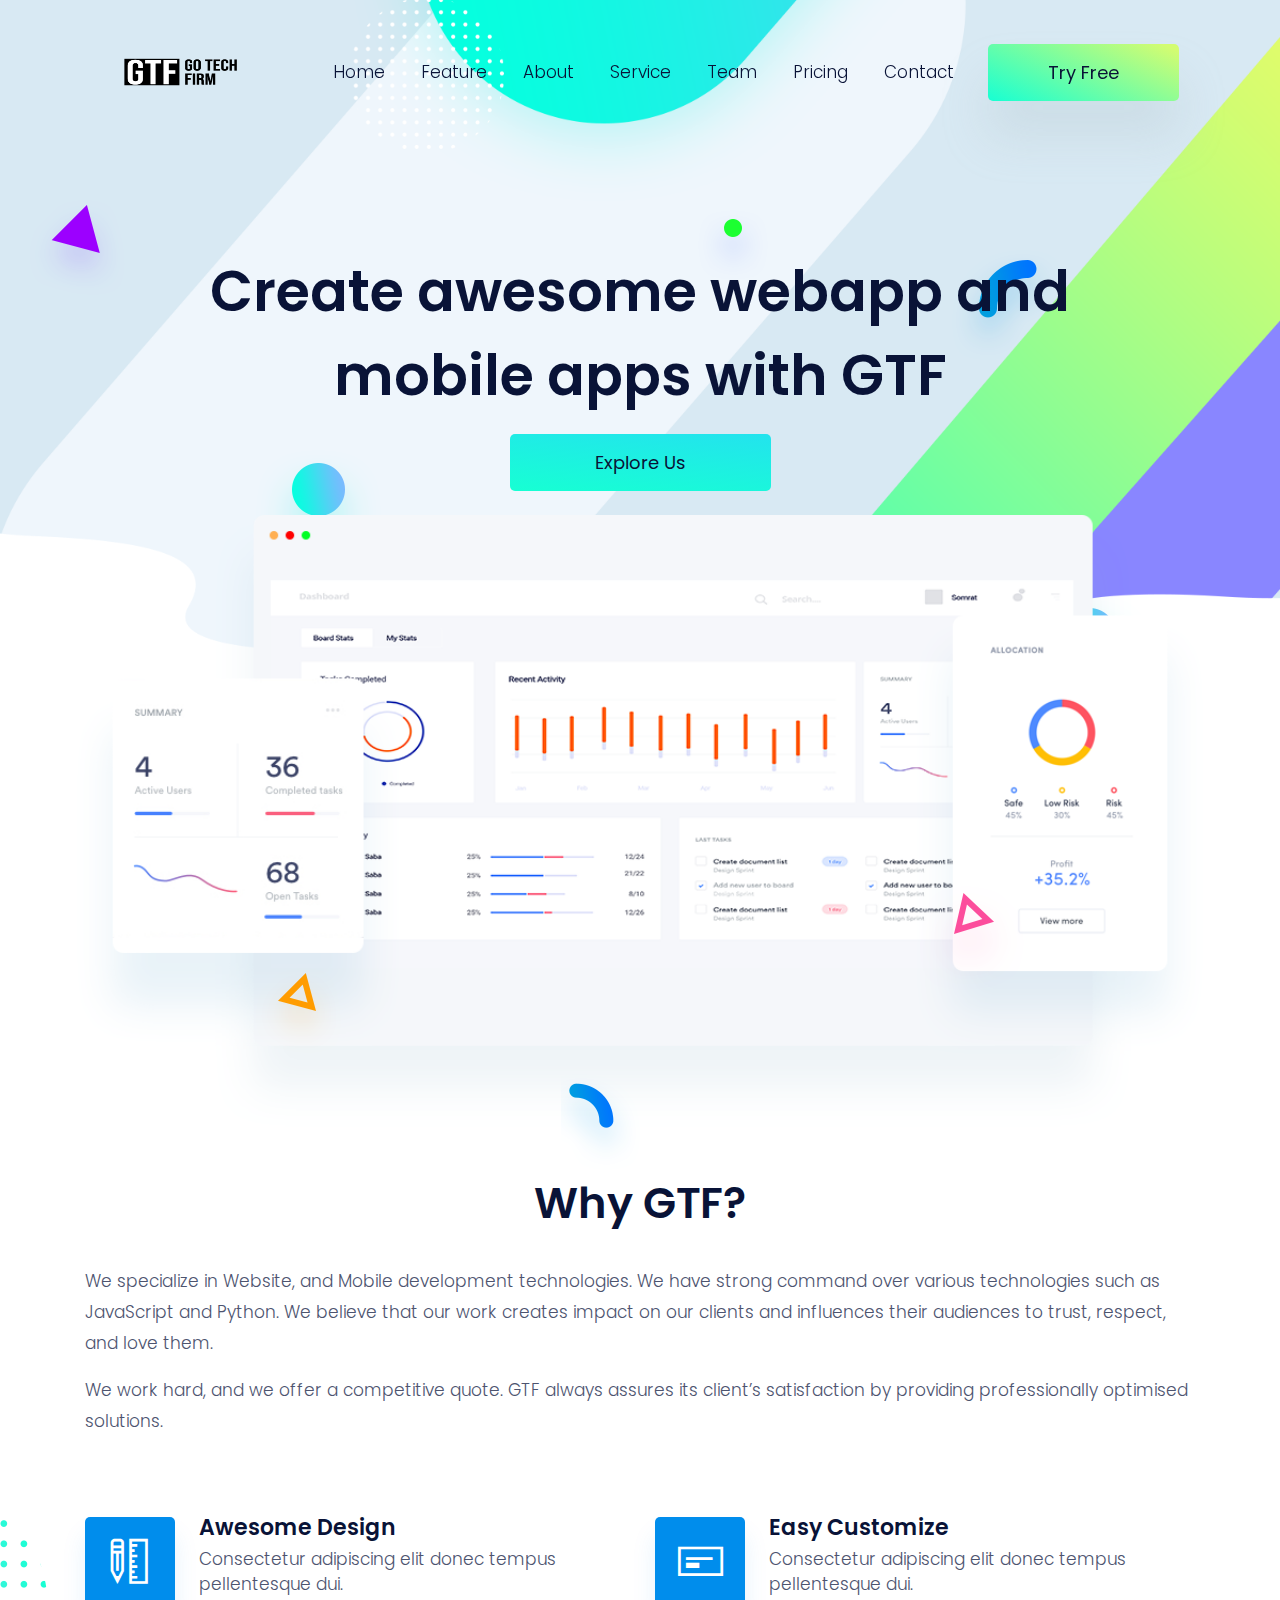
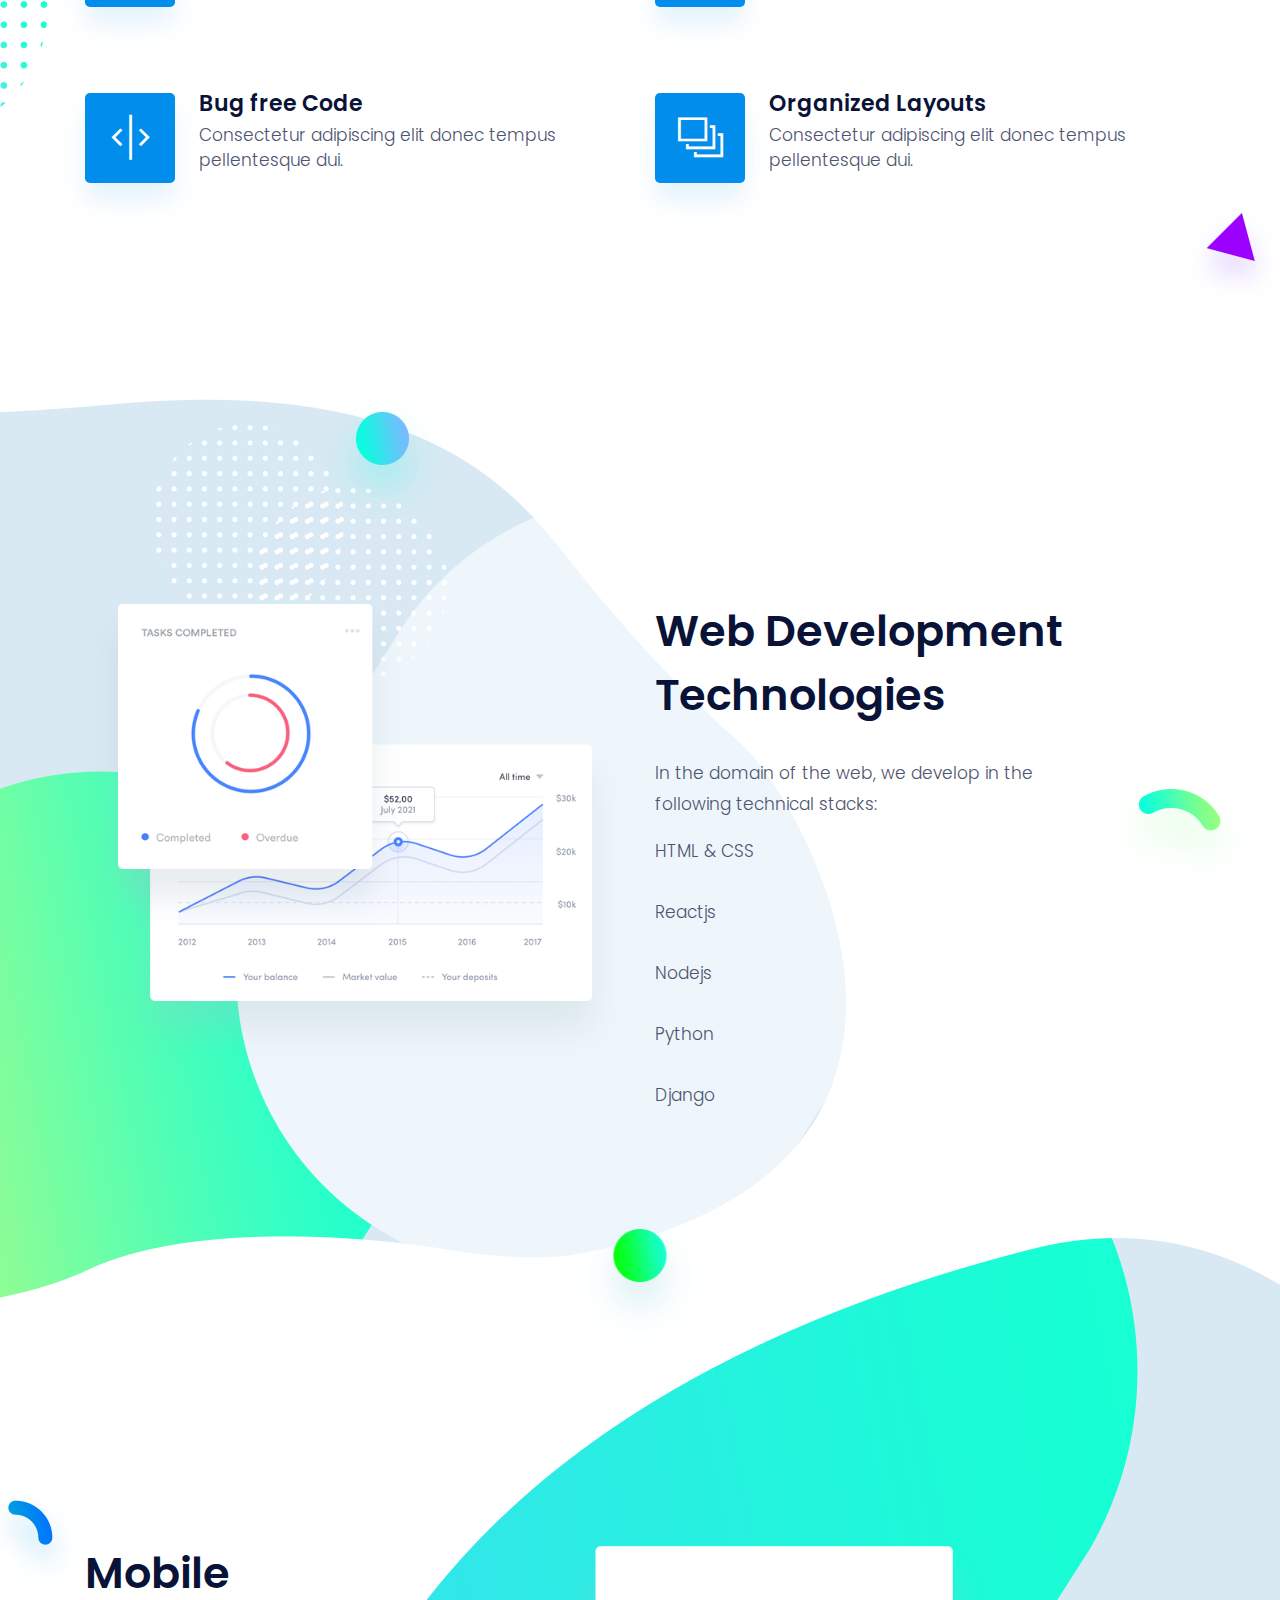
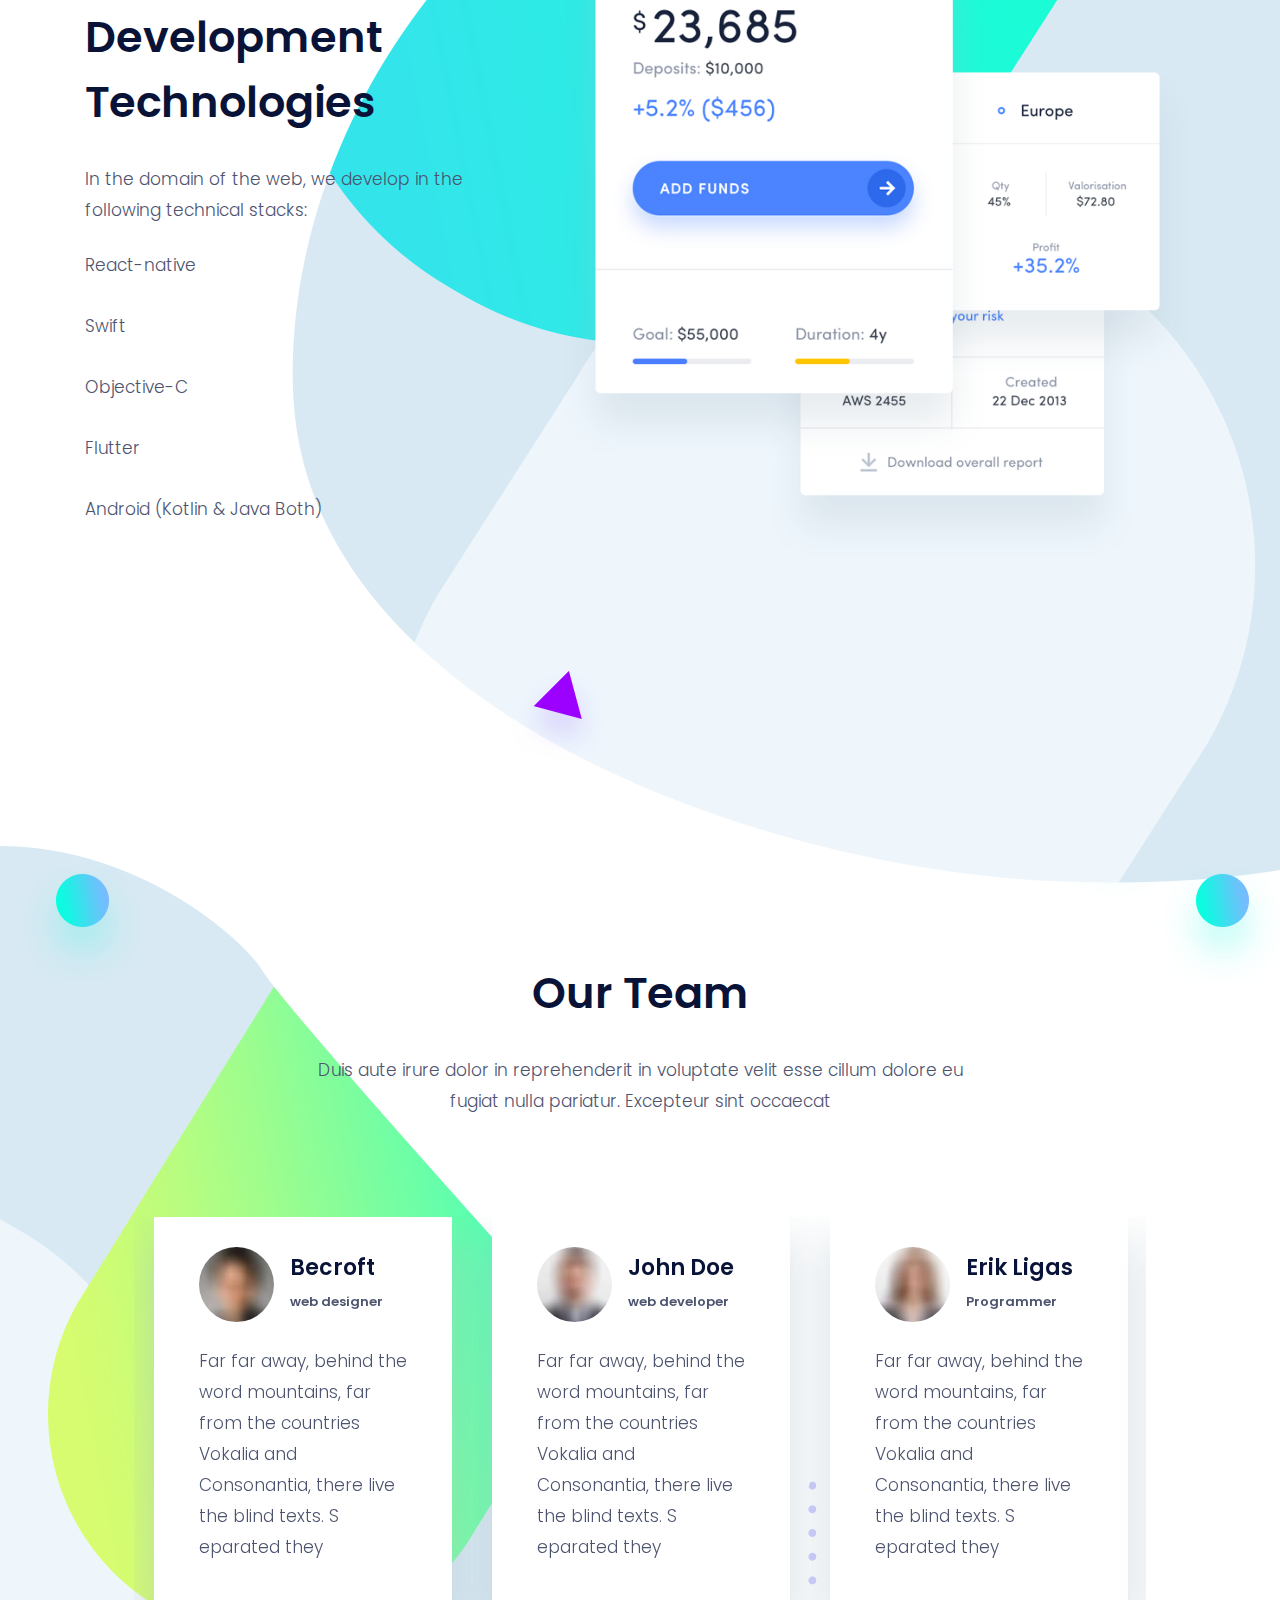
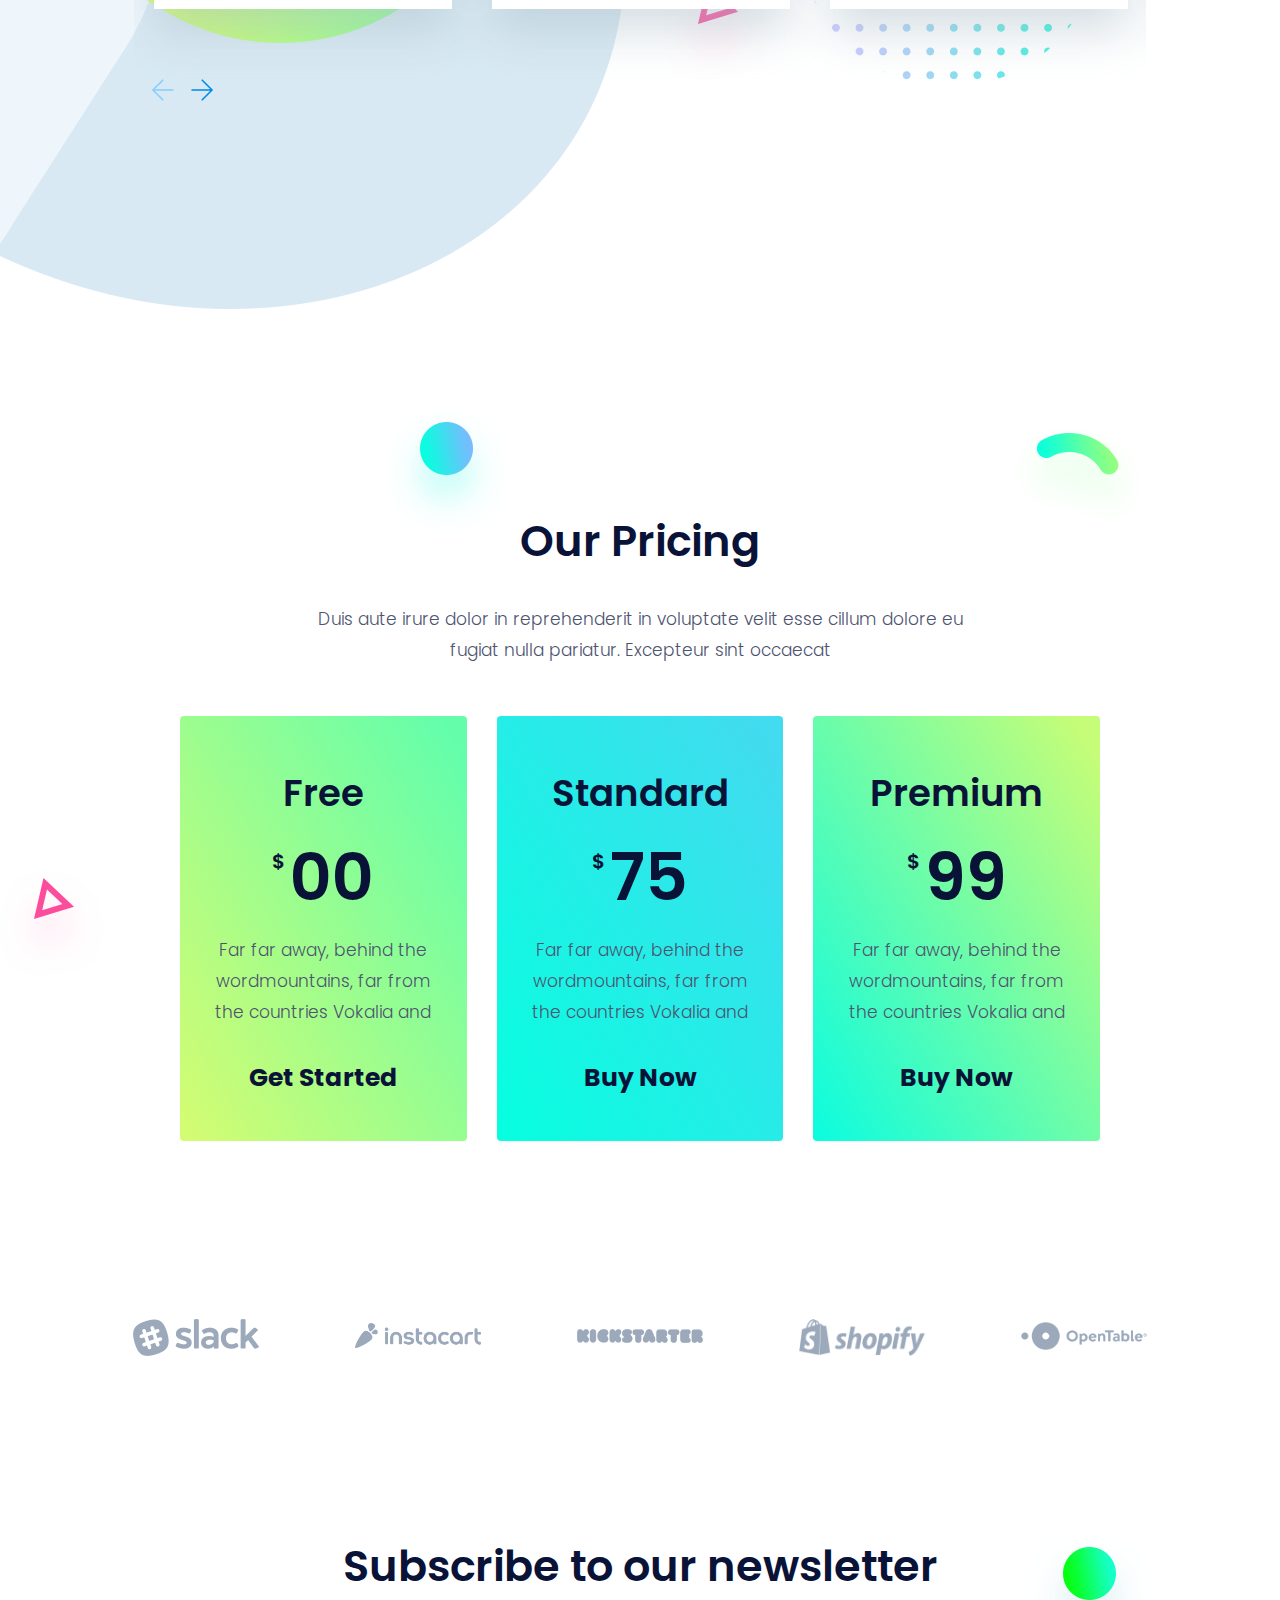
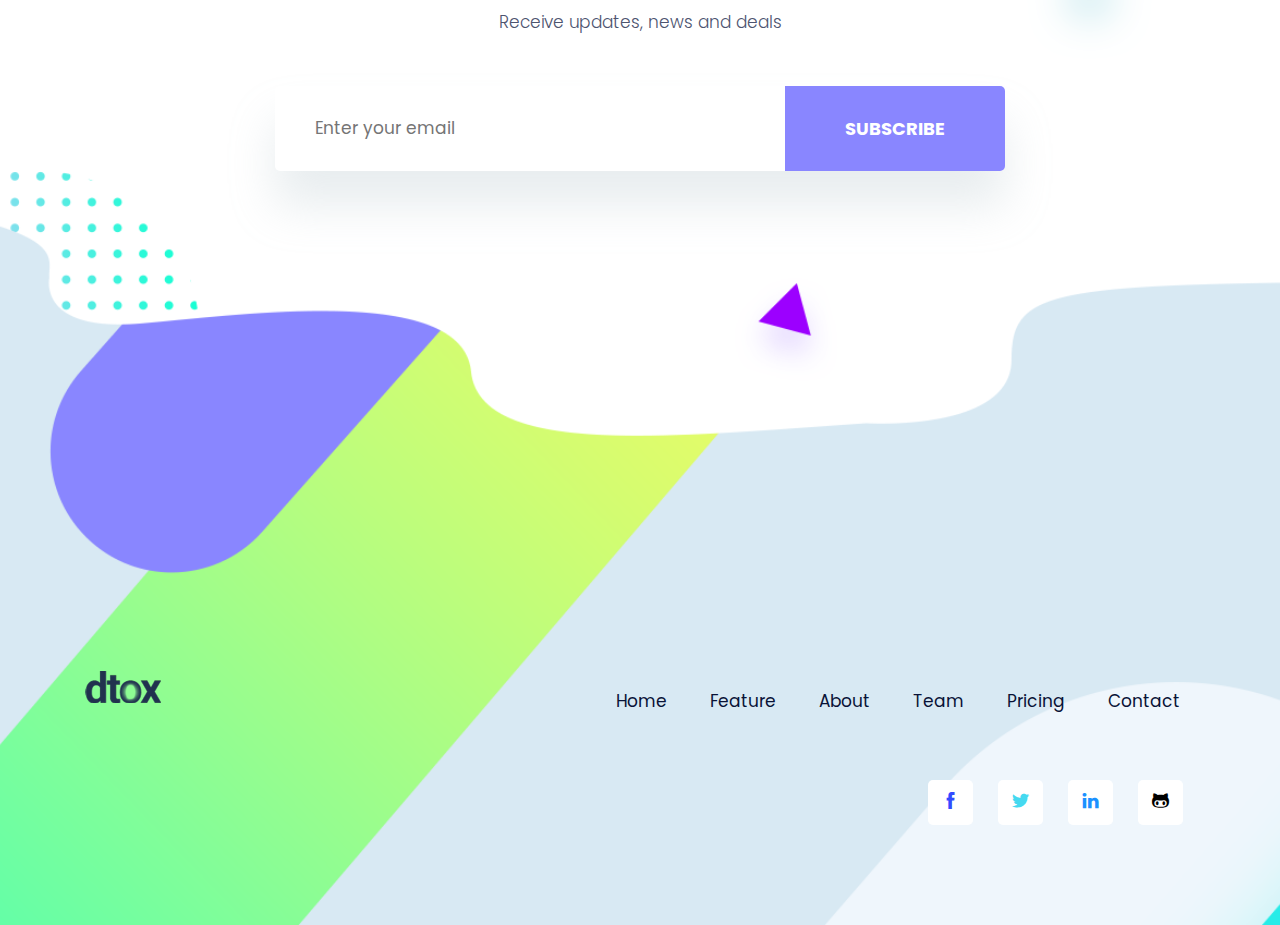
==== commit dacbf8b8: "FEATURE: text change for landing, about and service page" ====
--- a/index.html
+++ b/index.html
@@ -1,482 +1,573 @@
 <!DOCTYPE html>
 <html lang="zxx">
-
-<head>
-  <meta charset="utf-8">
-  <title>Dtox</title>
-
-  <!-- mobile responsive meta -->
-  <meta name="viewport" content="width=device-width, initial-scale=1">
-  <meta name="viewport" content="width=device-width, initial-scale=1, maximum-scale=1">
-  
-  <!-- ** Plugins Needed for the Project ** -->
-  <!-- Bootstrap -->
-  <link rel="stylesheet" href="plugins/bootstrap/bootstrap.min.css">
-  <!-- themefy-icon -->
-  <link rel="stylesheet" href="plugins/themify-icons/themify-icons.css">
-  <!-- slick slider -->
-  <link rel="stylesheet" href="plugins/slick/slick.css">
-  <!-- venobox popup -->
-  <link rel="stylesheet" href="plugins/Venobox/venobox.css">
-  <!-- aos -->
-  <link rel="stylesheet" href="plugins/aos/aos.css">
-
-  <!-- Main Stylesheet -->
-  <link href="css/style.css" rel="stylesheet">
-  
-  <!--Favicon-->
-  <link rel="shortcut icon" href="images/favicon.ico" type="image/x-icon">
-  <link rel="icon" href="images/favicon.ico" type="image/x-icon">
-
-</head>
-
-<body>
-  
-
-<!-- navigation -->
-<section class="fixed-top navigation">
-  <div class="container">
-    <nav class="navbar navbar-expand-lg navbar-light">
-      <a class="navbar-brand" href="index.html"><img src="images/logo.png" alt="logo"></a>
-      <button class="navbar-toggler border-0" type="button" data-toggle="collapse" data-target="#navbar" aria-controls="navbar"
-        aria-expanded="false" aria-label="Toggle navigation">
-        <span class="navbar-toggler-icon"></span>
-      </button>
-      <!-- navbar -->
-      <div class="collapse navbar-collapse text-center" id="navbar">
-        <ul class="navbar-nav ml-auto">
-          <li class="nav-item">
-            <a class="nav-link" href="index.html">Home</a>
-          </li>
-          <li class="nav-item">
-            <a class="nav-link page-scroll" href="#feature">Feature</a>
-          </li>
-          <li class="nav-item">
-            <a class="nav-link" href="about.html">About</a>
-          </li>
-          <li class="nav-item">
-            <a class="nav-link" href="service.html">Service</a>
-          </li>
-          <li class="nav-item">
-            <a class="nav-link page-scroll" href="#team">Team</a>
-          </li>
-          <li class="nav-item">
-            <a class="nav-link page-scroll" href="#pricing">Pricing</a>
-          </li>
-          <li class="nav-item">
-            <a class="nav-link" href="contact.html">Contact</a>
-          </li>
-        </ul>
-        <a href="#" class="btn btn-primary ml-lg-3 primary-shadow">Try Free</a>
-      </div>
-    </nav>
-  </div>
-</section>
-<!-- /navigation -->
-
-<!-- hero area -->
-<section class="hero-section hero" data-background="" style="background-image: url(images/hero-area/banner-bg.png);">
-  <div class="container">
-    <div class="row">
-      <div class="col-lg-12 text-center zindex-1">
-        <h1 class="mb-3">Take Control of your<br>
-          Project and Team</h1>
-        <p class="mb-4">Duis aute irure dolor in reprehenderit in voluptate velit esse cillum<br>
-          dolore eu fugiat nulla pariatur.</p>
-        <a href="#" class="btn btn-secondary btn-lg">explore us</a>
-        <!-- banner image -->
-        <img class="img-fluid w-100 banner-image" src="images/hero-area/banner-img.png" alt="banner-img">
-      </div>
-    </div>
-  </div>
-  <!-- background shapes -->
-  <div id="scene">
-    <img class="img-fluid hero-bg-1 up-down-animation" src="images/background-shape/feature-bg-2.png" alt="">
-    <img class="img-fluid hero-bg-2 left-right-animation" src="images/background-shape/seo-ball-1.png" alt="">
-    <img class="img-fluid hero-bg-3 left-right-animation" src="images/background-shape/seo-half-cycle.png" alt="">
-    <img class="img-fluid hero-bg-4 up-down-animation" src="images/background-shape/green-dot.png" alt="">
-    <img class="img-fluid hero-bg-5 left-right-animation" src="images/background-shape/blue-half-cycle.png" alt="">
-    <img class="img-fluid hero-bg-6 up-down-animation" src="images/background-shape/seo-ball-1.png" alt="">
-    <img class="img-fluid hero-bg-7 left-right-animation" src="images/background-shape/yellow-triangle.png" alt="">
-    <img class="img-fluid hero-bg-8 up-down-animation" src="images/background-shape/service-half-cycle.png" alt="">
-    <img class="img-fluid hero-bg-9 up-down-animation" src="images/background-shape/team-bg-triangle.png" alt="">
-  </div>
-</section>
-<!-- /hero-area -->
-
-<!-- feature -->
-<section class="section feature mb-0" id="feature">
-  <div class="container">
-    <div class="row">
-      <div class="col-lg-12 text-center">
-        <h2 class="section-title">Awesome Features</h2>
-        <p class="mb-100">Duis aute irure dolor in reprehenderit in voluptate velit esse cillum dolore eu fugiat nulla pariatur.<br>Excepteur sint occaecat cupidatat non proident</p>
-      </div>
-      <!-- feature item -->
-      <div class="col-md-6 mb-80">
-        <div class="d-flex feature-item">
-          <div>
-            <i class="ti-ruler-pencil feature-icon mr-4"></i>
-          </div>
-          <div>
-            <h4>Awesome Design</h4>
-            <p>Consectetur adipiscing elit donec tempus
-              pellentesque dui.</p>
-          </div>
-        </div>
-      </div>
-      <!-- feature item -->
-      <div class="col-md-6 mb-80">
-        <div class="d-flex feature-item">
-          <div>
-            <i class="ti-layout-cta-left feature-icon mr-4"></i>
-          </div>
-          <div>
-            <h4>Easy Customize</h4>
-            <p>Consectetur adipiscing elit donec tempus
-              pellentesque dui.</p>
-          </div>
-        </div>
-      </div>
-      <!-- feature item -->
-      <div class="col-md-6 mb-80">
-        <div class="d-flex feature-item">
-          <div>
-            <i class="ti-split-v-alt feature-icon mr-4"></i>
-          </div>
-          <div>
-            <h4>Bug free Code</h4>
-            <p>Consectetur adipiscing elit donec tempus
-              pellentesque dui.</p>
-          </div>
-        </div>
-      </div>
-      <!-- feature item -->
-      <div class="col-md-6 mb-80">
-        <div class="d-flex feature-item">
-          <div>
-            <i class="ti-layers-alt feature-icon mr-4"></i>
-          </div>
-          <div>
-            <h4>Organized Layouts</h4>
-            <p>Consectetur adipiscing elit donec tempus
-              pellentesque dui.</p>
-          </div>
-        </div>
-      </div>
-    </div>
-  </div>
-  <img class="feature-bg-1 up-down-animation" src="images/background-shape/feature-bg-1.png" alt="bg-shape">
-  <img class="feature-bg-2 left-right-animation" src="images/background-shape/feature-bg-2.png" alt="bg-shape">
-</section>
-<!-- /feature -->
-
-<!-- marketing -->
-<section class="section-lg seo">
-  <div class="container">
-    <div class="row">
-      <div class="col-md-6">
-        <div class="seo-image">
-          <img class="img-fluid" src="images/marketing/marketing.png" alt="form-img">
-        </div>
-      </div>
-      <div class="col-md-5">
-        <h2 class="section-title">A Complete Range Of SEO Marketing Services!</h2>
-        <p>Far far away, behind the word mountains, far
-          from the countries Vokalia and Consonantia.<br>
-          There live the blind texts. Separated they
-          live in Bookmarksgrove right at the coast of
-          the Semantics, a large language ocean.
-        </p>
-      </div>
-    </div>
-  </div>
-  <!-- background image -->
-  <img class="img-fluid seo-bg" src="images/backgrounds/seo-bg.png" alt="seo-bg">
-  <!-- background-shape -->
-  <img class="seo-bg-shape-1 left-right-animation" src="images/background-shape/seo-ball-1.png" alt="bg-shape">
-  <img class="seo-bg-shape-2 up-down-animation" src="images/background-shape/seo-half-cycle.png" alt="bg-shape">
-  <img class="seo-bg-shape-3 left-right-animation" src="images/background-shape/seo-ball-2.png" alt="bg-shape">
-</section>
-<!-- /marketing -->
-
-<!-- service -->
-<section class="section-lg service">
-  <div class="container">
-    <div class="row justify-content-between">
-      <div class="col-md-5 order-2 order-md-1">
-        <h2 class="section-title">Powerful Layout From Top To Bottom</h2>
-        <p class="mb-4">Far far away, behind the word mountains,
-          far from the countries Vokalia and Consonantia,
-          there live the blind texts. Separated they
-          live in Bookmarksgrove right at the coast of the
-          Semantics, a large language ocean.</p>
-        <ul class="pl-0 service-list">
-          <li><i class="ti-layout-tab-window text-purple"></i>Responsive on any device</li>
-          <li><i class="ti-layout-placeholder text-purple"></i>Very easy to customize</li>
-          <li><i class="ti-support text-purple"></i>Effective support</li>
-        </ul>
-      </div>
-      <div class="col-md-7 order-1 order-md-2">
-        <img class="img-fluid layer-3" src="images/service/service.png" alt="service">
-      </div>
-    </div>
-  </div>
-  <!-- background image -->
-  <img class="img-fluid service-bg" src="images/backgrounds/service-bg.png" alt="service-bg">
-  <!-- background shapes -->
-  <img class="service-bg-shape-1 up-down-animation" src="images/background-shape/service-half-cycle.png" alt="background-shape">
-  <img class="service-bg-shape-2 left-right-animation" src="images/background-shape/feature-bg-2.png" alt="background-shape">
-</section>
-<!-- /service -->
-
-<!-- team -->
-<section class="section-lg team" id="team">
-  <div class="container-fluid">
-    <div class="row">
-      <div class="col-lg-12 text-center">
-        <h2 class="section-title">Our Team</h2>
-        <p class="mb-100">Duis aute irure dolor in reprehenderit in voluptate velit esse cillum dolore eu<br>
-          fugiat nulla pariatur. Excepteur sint occaecat </p>
-      </div>
-    </div>
-    <div class="col-10 mx-auto">
-      <div class="team-slider">
-        <!-- team-member -->
-        <div class="team-member">
-          <div class="d-flex mb-4">
-            <div class="mr-3">
-              <img class="rounded-circle img-fluid" src="images/team/team-1.jpg" alt="team-member">
-            </div>
-            <div class="align-self-center">
-              <h4>Becroft</h4>
-              <h6 class="text-color">web designer</h6>
-            </div>
-          </div>
-          <p>Far far away, behind the word mountains, far from the countries Vokalia and Consonantia, there live the blind texts. S eparated they</p>
-        </div>
-        <!-- team-member -->
-        <div class="team-member">
-          <div class="d-flex mb-4">
-            <div class="mr-3">
-              <img class="rounded-circle img-fluid" src="images/team/team-2.jpg" alt="team-member">
-            </div>
-            <div class="align-self-center">
-              <h4>John Doe</h4>
-              <h6 class="text-color">web developer</h6>
-            </div>
-          </div>
-          <p>Far far away, behind the word mountains, far from the countries Vokalia and Consonantia, there live the blind texts. S eparated they</p>
-        </div>
-        <!-- team-member -->
-        <div class="team-member">
-          <div class="d-flex mb-4">
-            <div class="mr-3">
-              <img class="rounded-circle img-fluid" src="images/team/team-3.jpg" alt="team-member">
-            </div>
-            <div class="align-self-center">
-              <h4>Erik Ligas</h4>
-              <h6 class="text-color">Programmer</h6>
-            </div>
-          </div>
-          <p>Far far away, behind the word mountains, far from the countries Vokalia and Consonantia, there live
-            the blind texts. S eparated they</p>
-        </div>
-        <!-- team-member -->
-        <div class="team-member">
-          <div class="d-flex mb-4">
-            <div class="mr-3">
-              <img class="rounded-circle img-fluid" src="images/team/team-1.jpg" alt="team-member">
-            </div>
-            <div class="align-self-center">
-              <h4>Erik Ligas</h4>
-              <h6 class="text-color">Programmer</h6>
-            </div>
-          </div>
-          <p>Far far away, behind the word mountains, far from the countries Vokalia and Consonantia, there live
-            the blind texts. S eparated they</p>
-        </div>
-        <!-- team-member -->
-        <div class="team-member">
-          <div class="d-flex mb-4">
-            <div class="mr-3">
-              <img class="rounded-circle img-fluid" src="images/team/team-2.jpg" alt="team-member">
-            </div>
-            <div class="align-self-center">
-              <h4>John Doe</h4>
-              <h6 class="text-color">web developer</h6>
-            </div>
-          </div>
-          <p>Far far away, behind the word mountains, far from the countries Vokalia and Consonantia, there live the blind texts. S eparated they</p>
-        </div>
-      </div>
-    </div>
-  </div>
-  <!-- backgound image -->
-  <img src="images/backgrounds/team-bg.png" alt="team-bg" class="img-fluid team-bg">
-  <!-- background shapes -->
-  <img class="team-bg-shape-1 up-down-animation" src="images/background-shape/seo-ball-1.png" alt="background-shape">
-  <img class="team-bg-shape-2 left-right-animation" src="images/background-shape/seo-ball-1.png" alt="background-shape">
-  <img class="team-bg-shape-3 left-right-animation" src="images/background-shape/team-bg-triangle.png" alt="background-shape">
-  <img class="team-bg-shape-4 up-down-animation img-fluid" src="images/background-shape/team-bg-dots.png" alt="background-shape">
-</section>
-<!-- /team -->
-
-<!-- pricing -->
-<section class="section-lg pb-0 pricing" id="pricing">
-  <div class="container">
-    <div class="row">
-      <div class="col-lg-12 text-center">
-        <h2 class="section-title">Our Pricing</h2>
-        <p class="mb-50">Duis aute irure dolor in reprehenderit in voluptate velit esse cillum dolore eu <br>
-          fugiat nulla pariatur. Excepteur sint occaecat </p>
-      </div>
-      <div class="col-lg-10 mx-auto">
-        <div class="row justify-content-center">
-          <!-- pricing table -->
-          <div class="col-md-6 col-lg-4 mb-5 mb-lg-0">
-            <div class="rounded text-center pricing-table table-1">
-              <h3>Free</h3>
-              <h1><span>$</span>00</h1>
-              <p>Far far away, behind the
-                wordmountains, far from the
-                countries Vokalia and
-              </p>
-              <a href="#" class="btn pricing-btn px-2">Get Started</a>
-            </div>
-          </div>
-          <!-- pricing table -->
-          <div class="col-md-6 col-lg-4 mb-5 mb-lg-0">
-            <div class="rounded text-center pricing-table table-2">
-              <h3>Standard</h3>
-              <h1><span>$</span>75</h1>
-              <p>Far far away, behind the
-                wordmountains, far from the
-                countries Vokalia and
-              </p>
-              <a href="#" class="btn pricing-btn px-2">Buy Now</a>
-            </div>
-          </div>
-          <!-- pricing table -->
-          <div class="col-md-6 col-lg-4 mb-5 mb-lg-0">
-            <div class="rounded text-center pricing-table table-3">
-              <h3>Premium</h3>
-              <h1><span>$</span>99</h1>
-              <p>Far far away, behind the
-                wordmountains, far from the
-                countries Vokalia and
-              </p>
-              <a href="#" class="btn pricing-btn px-2">Buy Now</a>
-            </div>
-          </div>
-        </div>
-      </div>
-    </div>
-  </div>
-  <!-- background shapes -->
-  <img class="pricing-bg-shape-1 up-down-animation" src="images/background-shape/seo-ball-1.png" alt="background-shape">
-  <img class="pricing-bg-shape-2 up-down-animation" src="images/background-shape/seo-half-cycle.png" alt="background-shape">
-  <img class="pricing-bg-shape-3 left-right-animation" src="images/background-shape/team-bg-triangle.png" alt="background-shape">
-</section>
-<!-- /pricing -->
-
-<!-- client logo slider -->
-<section class="section">
-  <div class="container">
-      <div class="client-logo-slider align-self-center">
-          <a href="#" class="text-center d-block outline-0 p-5"><img class="d-unset img-fluid" src="images/clients-logo/client-logo-1.png" alt="client-logo"></a>
-          <a href="#" class="text-center d-block outline-0 p-5"><img class="d-unset img-fluid" src="images/clients-logo/client-logo-2.png" alt="client-logo"></a>
-          <a href="#" class="text-center d-block outline-0 p-5"><img class="d-unset img-fluid" src="images/clients-logo/client-logo-3.png" alt="client-logo"></a>
-          <a href="#" class="text-center d-block outline-0 p-5"><img class="d-unset img-fluid" src="images/clients-logo/client-logo-4.png" alt="client-logo"></a>
-          <a href="#" class="text-center d-block outline-0 p-5"><img class="d-unset img-fluid" src="images/clients-logo/client-logo-5.png" alt="client-logo"></a>
-          <a href="#" class="text-center d-block outline-0 p-5"><img class="d-unset img-fluid" src="images/clients-logo/client-logo-1.png" alt="client-logo"></a>
-          <a href="#" class="text-center d-block outline-0 p-5"><img class="d-unset img-fluid" src="images/clients-logo/client-logo-2.png" alt="client-logo"></a>
-          <a href="#" class="text-center d-block outline-0 p-5"><img class="d-unset img-fluid" src="images/clients-logo/client-logo-3.png" alt="client-logo"></a>
-          <a href="#" class="text-center d-block outline-0 p-5"><img class="d-unset img-fluid" src="images/clients-logo/client-logo-4.png" alt="client-logo"></a>
-          <a href="#" class="text-center d-block outline-0 p-5"><img class="d-unset img-fluid" src="images/clients-logo/client-logo-5.png" alt="client-logo"></a>
-      </div>
-  </div>
-</section>
-<!-- /client logo slider -->
-
-<!-- newsletter -->
-<section class="newsletter">
-  <div class="container">
-    <div class="row">
-      <div class="col-lg-12 text-center">
-        <h2>Subscribe to our newsletter</h2>
-        <p class="mb-5">Receive updates, news and deals</p>
-      </div>
-      <div class="col-lg-8 col-sm-10 col-12 mx-auto">
-        <form action="#">
-          <div class="input-wrapper position-relative">
-            <input type="email" class="newsletter-form" id="newsletter" placeholder="Enter your email">
-            <button type="submit" value="send" class="btn newsletter-btn">subscribe</button>
-          </div>
-        </form>
-      </div>
-    </div>
-  </div>
-  <!-- background shapes -->
-  <img class="newsletter-bg-shape left-right-animation" src="images/background-shape/seo-ball-2.png" alt="background-shape">
-</section>
-<!-- /newsletter -->
-
-<!-- footer -->
-<footer class="footer-section footer" style="background-image: url(images/backgrounds/footer-bg.png);">
-  <div class="container">
-    <div class="row">
-      <div class="col-lg-4 text-center text-lg-left mb-4 mb-lg-0">
-        <!-- logo -->
-        <a href="index.html">
-          <img class="img-fluid" src="images/logo.png" alt="logo">
-        </a>
-      </div>
-      <!-- footer menu -->
-      <nav class="col-lg-8 align-self-center mb-5">
-        <ul class="list-inline text-lg-right text-center footer-menu">
-          <li class="list-inline-item active"><a href="index.html">Home</a></li>
-          <li class="list-inline-item"><a class="page-scroll" href="#feature">Feature</a></li>
-          <li class="list-inline-item"><a href="about.html">About</a></li>
-          <li class="list-inline-item"><a class="page-scroll" href="#team">Team</a></li>
-          <li class="list-inline-item"><a class="page-scroll" href="#pricing">Pricing</a></li>
-          <li class="list-inline-item"><a href="contact.html">Contact</a></li>
-        </ul>
-      </nav>
-      <!-- footer social icon -->
-      <nav class="col-12">
-        <ul class="list-inline text-lg-right text-center social-icon">
-          <li class="list-inline-item">
-            <a class="facebook" href="#"><i class="ti-facebook"></i></a>
-          </li>
-          <li class="list-inline-item">
-            <a class="twitter" href="#"><i class="ti-twitter-alt"></i></a>
-          </li>
-          <li class="list-inline-item">
-            <a class="linkedin" href="#"><i class="ti-linkedin"></i></a>
-          </li>
-          <li class="list-inline-item">
-            <a class="black" href="#"><i class="ti-github"></i></a>
-          </li>
-        </ul>
-      </nav>
-    </div>
-  </div>
-</footer>
-<!-- /footer -->
-
-<!-- jQuery -->
-<script src="plugins/jQuery/jquery.min.js"></script>
-<!-- Bootstrap JS -->
-<script src="plugins/bootstrap/bootstrap.min.js"></script>
-<!-- slick slider -->
-<script src="plugins/slick/slick.min.js"></script>
-<!-- venobox -->
-<script src="plugins/Venobox/venobox.min.js"></script>
-<!-- aos -->
-<script src="plugins/aos/aos.js"></script>
-<!-- Main Script -->
-<script src="js/script.js"></script>
-
-</body>
-</html>+  <head>
+    <meta charset="utf-8" />
+    <title>GTF</title>
+
+    <!-- mobile responsive meta -->
+    <meta name="viewport" content="width=device-width, initial-scale=1" />
+    <meta name="viewport" content="width=device-width, initial-scale=1, maximum-scale=1" />
+
+    <!-- ** Plugins Needed for the Project ** -->
+    <!-- Bootstrap -->
+    <link rel="stylesheet" href="plugins/bootstrap/bootstrap.min.css" />
+    <!-- themefy-icon -->
+    <link rel="stylesheet" href="plugins/themify-icons/themify-icons.css" />
+    <!-- slick slider -->
+    <link rel="stylesheet" href="plugins/slick/slick.css" />
+    <!-- venobox popup -->
+    <link rel="stylesheet" href="plugins/Venobox/venobox.css" />
+    <!-- aos -->
+    <link rel="stylesheet" href="plugins/aos/aos.css" />
+
+    <!-- Main Stylesheet -->
+    <link href="css/style.css" rel="stylesheet" />
+
+    <!--Favicon-->
+    <link rel="shortcut icon" href="images/favicon.ico" type="image/x-icon" />
+    <link rel="icon" href="images/favicon.ico" type="image/x-icon" />
+  </head>
+
+  <body>
+    <!-- navigation -->
+    <section class="fixed-top navigation">
+      <div class="container">
+        <nav class="navbar navbar-expand-lg navbar-light">
+          <a class="navbar-brand company-logo" href="index.html"
+            ><img src="images/company-logo-black.png" alt="logo"
+          /></a>
+          <button
+            class="navbar-toggler border-0"
+            type="button"
+            data-toggle="collapse"
+            data-target="#navbar"
+            aria-controls="navbar"
+            aria-expanded="false"
+            aria-label="Toggle navigation"
+          >
+            <span class="navbar-toggler-icon"></span>
+          </button>
+          <!-- navbar -->
+          <div class="collapse navbar-collapse text-center" id="navbar">
+            <ul class="navbar-nav ml-auto">
+              <li class="nav-item">
+                <a class="nav-link" href="index.html">Home</a>
+              </li>
+              <li class="nav-item">
+                <a class="nav-link page-scroll" href="#feature">Feature</a>
+              </li>
+              <li class="nav-item">
+                <a class="nav-link" href="about.html">About</a>
+              </li>
+              <li class="nav-item">
+                <a class="nav-link" href="service.html">Service</a>
+              </li>
+              <li class="nav-item">
+                <a class="nav-link page-scroll" href="#team">Team</a>
+              </li>
+              <li class="nav-item">
+                <a class="nav-link page-scroll" href="#pricing">Pricing</a>
+              </li>
+              <li class="nav-item">
+                <a class="nav-link" href="contact.html">Contact</a>
+              </li>
+            </ul>
+            <a href="#" class="btn btn-primary ml-lg-3 primary-shadow">Try Free</a>
+          </div>
+        </nav>
+      </div>
+    </section>
+    <!-- /navigation -->
+
+    <!-- hero area -->
+    <section class="hero-section hero" data-background="" style="background-image: url(images/hero-area/banner-bg.png)">
+      <div class="container">
+        <div class="row">
+          <div class="col-lg-12 text-center zindex-1">
+            <h1 class="mb-3">
+              Create awesome webapp and<br />
+              mobile apps with GTF
+            </h1>
+
+            <a href="#" class="btn btn-secondary btn-lg">explore us</a>
+            <!-- banner image -->
+            <img class="img-fluid w-100 banner-image" src="images/hero-area/banner-img.png" alt="banner-img" />
+          </div>
+        </div>
+      </div>
+      <!-- background shapes -->
+      <div id="scene">
+        <img class="img-fluid hero-bg-1 up-down-animation" src="images/background-shape/feature-bg-2.png" alt="" />
+        <img class="img-fluid hero-bg-2 left-right-animation" src="images/background-shape/seo-ball-1.png" alt="" />
+        <img class="img-fluid hero-bg-3 left-right-animation" src="images/background-shape/seo-half-cycle.png" alt="" />
+        <img class="img-fluid hero-bg-4 up-down-animation" src="images/background-shape/green-dot.png" alt="" />
+        <img
+          class="img-fluid hero-bg-5 left-right-animation"
+          src="images/background-shape/blue-half-cycle.png"
+          alt=""
+        />
+        <img class="img-fluid hero-bg-6 up-down-animation" src="images/background-shape/seo-ball-1.png" alt="" />
+        <img
+          class="img-fluid hero-bg-7 left-right-animation"
+          src="images/background-shape/yellow-triangle.png"
+          alt=""
+        />
+        <img
+          class="img-fluid hero-bg-8 up-down-animation"
+          src="images/background-shape/service-half-cycle.png"
+          alt=""
+        />
+        <img class="img-fluid hero-bg-9 up-down-animation" src="images/background-shape/team-bg-triangle.png" alt="" />
+      </div>
+    </section>
+    <!-- /hero-area -->
+
+    <!-- feature -->
+    <section class="section feature mb-0" id="feature">
+      <div class="container">
+        <div class="row">
+          <div class="col-lg-12 text-center">
+            <h2 class="section-title">Why GTF?</h2>
+            <div class="mb-80 text-left">
+              <p>
+                We specialize in Website, and Mobile development technologies. We have strong command over various
+                technologies such as JavaScript and Python. We believe that our work creates impact on our clients and
+                influences their audiences to trust, respect, and love them.
+              </p>
+              <p>
+                We work hard, and we offer a competitive quote. GTF always assures its client’s satisfaction by
+                providing professionally optimised solutions.
+              </p>
+            </div>
+          </div>
+          <!-- feature item -->
+          <div class="col-md-6 mb-80">
+            <div class="d-flex feature-item">
+              <div>
+                <i class="ti-ruler-pencil feature-icon mr-4"></i>
+              </div>
+              <div>
+                <h4>Awesome Design</h4>
+                <p>Consectetur adipiscing elit donec tempus pellentesque dui.</p>
+              </div>
+            </div>
+          </div>
+          <!-- feature item -->
+          <div class="col-md-6 mb-80">
+            <div class="d-flex feature-item">
+              <div>
+                <i class="ti-layout-cta-left feature-icon mr-4"></i>
+              </div>
+              <div>
+                <h4>Easy Customize</h4>
+                <p>Consectetur adipiscing elit donec tempus pellentesque dui.</p>
+              </div>
+            </div>
+          </div>
+          <!-- feature item -->
+          <div class="col-md-6 mb-80">
+            <div class="d-flex feature-item">
+              <div>
+                <i class="ti-split-v-alt feature-icon mr-4"></i>
+              </div>
+              <div>
+                <h4>Bug free Code</h4>
+                <p>Consectetur adipiscing elit donec tempus pellentesque dui.</p>
+              </div>
+            </div>
+          </div>
+          <!-- feature item -->
+          <div class="col-md-6 mb-80">
+            <div class="d-flex feature-item">
+              <div>
+                <i class="ti-layers-alt feature-icon mr-4"></i>
+              </div>
+              <div>
+                <h4>Organized Layouts</h4>
+                <p>Consectetur adipiscing elit donec tempus pellentesque dui.</p>
+              </div>
+            </div>
+          </div>
+        </div>
+      </div>
+      <img class="feature-bg-1 up-down-animation" src="images/background-shape/feature-bg-1.png" alt="bg-shape" />
+      <img class="feature-bg-2 left-right-animation" src="images/background-shape/feature-bg-2.png" alt="bg-shape" />
+    </section>
+    <!-- /feature -->
+
+    <!-- marketing -->
+    <section class="section-lg seo">
+      <div class="container">
+        <div class="row">
+          <div class="col-md-6">
+            <div class="seo-image">
+              <img class="img-fluid" src="images/marketing/marketing.png" alt="form-img" />
+            </div>
+          </div>
+          <div class="col-md-5">
+            <h2 class="section-title">Web Development Technologies</h2>
+            <p>In the domain of the web, we develop in the following technical stacks:</p>
+            <ul class="service-list pl-0">
+              <li>HTML & CSS</li>
+              <li>Reactjs</li>
+              <li>Nodejs</li>
+              <li>Python</li>
+              <li>Django</li>
+            </ul>
+          </div>
+        </div>
+      </div>
+      <!-- background image -->
+      <img class="img-fluid seo-bg" src="images/backgrounds/seo-bg.png" alt="seo-bg" />
+      <!-- background-shape -->
+      <img class="seo-bg-shape-1 left-right-animation" src="images/background-shape/seo-ball-1.png" alt="bg-shape" />
+      <img class="seo-bg-shape-2 up-down-animation" src="images/background-shape/seo-half-cycle.png" alt="bg-shape" />
+      <img class="seo-bg-shape-3 left-right-animation" src="images/background-shape/seo-ball-2.png" alt="bg-shape" />
+    </section>
+    <!-- /marketing -->
+
+    <!-- service -->
+    <section class="section-lg service">
+      <div class="container">
+        <div class="row justify-content-between">
+          <div class="col-md-5 order-2 order-md-1">
+            <h2 class="section-title">Mobile Development Technologies</h2>
+            <p class="mb-4">In the domain of the web, we develop in the following technical stacks:</p>
+            <ul class="pl-0 service-list">
+              <li>React-native</li>
+              <li>Swift</li>
+              <li>Objective-C</li>
+              <li>Flutter</li>
+              <li>Android (Kotlin & Java Both)</li>
+            </ul>
+          </div>
+          <div class="col-md-7 order-1 order-md-2">
+            <img class="img-fluid layer-3" src="images/service/service.png" alt="service" />
+          </div>
+        </div>
+      </div>
+      <!-- background image -->
+      <img class="img-fluid service-bg" src="images/backgrounds/service-bg.png" alt="service-bg" />
+      <!-- background shapes -->
+      <img
+        class="service-bg-shape-1 up-down-animation"
+        src="images/background-shape/service-half-cycle.png"
+        alt="background-shape"
+      />
+      <img
+        class="service-bg-shape-2 left-right-animation"
+        src="images/background-shape/feature-bg-2.png"
+        alt="background-shape"
+      />
+    </section>
+    <!-- /service -->
+
+    <!-- team -->
+    <section class="section-lg team" id="team">
+      <div class="container-fluid">
+        <div class="row">
+          <div class="col-lg-12 text-center">
+            <h2 class="section-title">Our Team</h2>
+            <p class="mb-100">
+              Duis aute irure dolor in reprehenderit in voluptate velit esse cillum dolore eu<br />
+              fugiat nulla pariatur. Excepteur sint occaecat
+            </p>
+          </div>
+        </div>
+        <div class="col-10 mx-auto">
+          <div class="team-slider">
+            <!-- team-member -->
+            <div class="team-member">
+              <div class="d-flex mb-4">
+                <div class="mr-3">
+                  <img class="rounded-circle img-fluid" src="images/team/team-1.jpg" alt="team-member" />
+                </div>
+                <div class="align-self-center">
+                  <h4>Becroft</h4>
+                  <h6 class="text-color">web designer</h6>
+                </div>
+              </div>
+              <p>
+                Far far away, behind the word mountains, far from the countries Vokalia and Consonantia, there live the
+                blind texts. S eparated they
+              </p>
+            </div>
+            <!-- team-member -->
+            <div class="team-member">
+              <div class="d-flex mb-4">
+                <div class="mr-3">
+                  <img class="rounded-circle img-fluid" src="images/team/team-2.jpg" alt="team-member" />
+                </div>
+                <div class="align-self-center">
+                  <h4>John Doe</h4>
+                  <h6 class="text-color">web developer</h6>
+                </div>
+              </div>
+              <p>
+                Far far away, behind the word mountains, far from the countries Vokalia and Consonantia, there live the
+                blind texts. S eparated they
+              </p>
+            </div>
+            <!-- team-member -->
+            <div class="team-member">
+              <div class="d-flex mb-4">
+                <div class="mr-3">
+                  <img class="rounded-circle img-fluid" src="images/team/team-3.jpg" alt="team-member" />
+                </div>
+                <div class="align-self-center">
+                  <h4>Erik Ligas</h4>
+                  <h6 class="text-color">Programmer</h6>
+                </div>
+              </div>
+              <p>
+                Far far away, behind the word mountains, far from the countries Vokalia and Consonantia, there live the
+                blind texts. S eparated they
+              </p>
+            </div>
+            <!-- team-member -->
+            <div class="team-member">
+              <div class="d-flex mb-4">
+                <div class="mr-3">
+                  <img class="rounded-circle img-fluid" src="images/team/team-1.jpg" alt="team-member" />
+                </div>
+                <div class="align-self-center">
+                  <h4>Erik Ligas</h4>
+                  <h6 class="text-color">Programmer</h6>
+                </div>
+              </div>
+              <p>
+                Far far away, behind the word mountains, far from the countries Vokalia and Consonantia, there live the
+                blind texts. S eparated they
+              </p>
+            </div>
+            <!-- team-member -->
+            <div class="team-member">
+              <div class="d-flex mb-4">
+                <div class="mr-3">
+                  <img class="rounded-circle img-fluid" src="images/team/team-2.jpg" alt="team-member" />
+                </div>
+                <div class="align-self-center">
+                  <h4>John Doe</h4>
+                  <h6 class="text-color">web developer</h6>
+                </div>
+              </div>
+              <p>
+                Far far away, behind the word mountains, far from the countries Vokalia and Consonantia, there live the
+                blind texts. S eparated they
+              </p>
+            </div>
+          </div>
+        </div>
+      </div>
+      <!-- backgound image -->
+      <img src="images/backgrounds/team-bg.png" alt="team-bg" class="img-fluid team-bg" />
+      <!-- background shapes -->
+      <img
+        class="team-bg-shape-1 up-down-animation"
+        src="images/background-shape/seo-ball-1.png"
+        alt="background-shape"
+      />
+      <img
+        class="team-bg-shape-2 left-right-animation"
+        src="images/background-shape/seo-ball-1.png"
+        alt="background-shape"
+      />
+      <img
+        class="team-bg-shape-3 left-right-animation"
+        src="images/background-shape/team-bg-triangle.png"
+        alt="background-shape"
+      />
+      <img
+        class="team-bg-shape-4 up-down-animation img-fluid"
+        src="images/background-shape/team-bg-dots.png"
+        alt="background-shape"
+      />
+    </section>
+    <!-- /team -->
+
+    <!-- pricing -->
+    <section class="section-lg pb-0 pricing" id="pricing">
+      <div class="container">
+        <div class="row">
+          <div class="col-lg-12 text-center">
+            <h2 class="section-title">Our Pricing</h2>
+            <p class="mb-50">
+              Duis aute irure dolor in reprehenderit in voluptate velit esse cillum dolore eu <br />
+              fugiat nulla pariatur. Excepteur sint occaecat
+            </p>
+          </div>
+          <div class="col-lg-10 mx-auto">
+            <div class="row justify-content-center">
+              <!-- pricing table -->
+              <div class="col-md-6 col-lg-4 mb-5 mb-lg-0">
+                <div class="rounded text-center pricing-table table-1">
+                  <h3>Free</h3>
+                  <h1><span>$</span>00</h1>
+                  <p>Far far away, behind the wordmountains, far from the countries Vokalia and</p>
+                  <a href="#" class="btn pricing-btn px-2">Get Started</a>
+                </div>
+              </div>
+              <!-- pricing table -->
+              <div class="col-md-6 col-lg-4 mb-5 mb-lg-0">
+                <div class="rounded text-center pricing-table table-2">
+                  <h3>Standard</h3>
+                  <h1><span>$</span>75</h1>
+                  <p>Far far away, behind the wordmountains, far from the countries Vokalia and</p>
+                  <a href="#" class="btn pricing-btn px-2">Buy Now</a>
+                </div>
+              </div>
+              <!-- pricing table -->
+              <div class="col-md-6 col-lg-4 mb-5 mb-lg-0">
+                <div class="rounded text-center pricing-table table-3">
+                  <h3>Premium</h3>
+                  <h1><span>$</span>99</h1>
+                  <p>Far far away, behind the wordmountains, far from the countries Vokalia and</p>
+                  <a href="#" class="btn pricing-btn px-2">Buy Now</a>
+                </div>
+              </div>
+            </div>
+          </div>
+        </div>
+      </div>
+      <!-- background shapes -->
+      <img
+        class="pricing-bg-shape-1 up-down-animation"
+        src="images/background-shape/seo-ball-1.png"
+        alt="background-shape"
+      />
+      <img
+        class="pricing-bg-shape-2 up-down-animation"
+        src="images/background-shape/seo-half-cycle.png"
+        alt="background-shape"
+      />
+      <img
+        class="pricing-bg-shape-3 left-right-animation"
+        src="images/background-shape/team-bg-triangle.png"
+        alt="background-shape"
+      />
+    </section>
+    <!-- /pricing -->
+
+    <!-- client logo slider -->
+    <section class="section">
+      <div class="container">
+        <div class="client-logo-slider align-self-center">
+          <a href="#" class="text-center d-block outline-0 p-5"
+            ><img class="d-unset img-fluid" src="images/clients-logo/client-logo-1.png" alt="client-logo"
+          /></a>
+          <a href="#" class="text-center d-block outline-0 p-5"
+            ><img class="d-unset img-fluid" src="images/clients-logo/client-logo-2.png" alt="client-logo"
+          /></a>
+          <a href="#" class="text-center d-block outline-0 p-5"
+            ><img class="d-unset img-fluid" src="images/clients-logo/client-logo-3.png" alt="client-logo"
+          /></a>
+          <a href="#" class="text-center d-block outline-0 p-5"
+            ><img class="d-unset img-fluid" src="images/clients-logo/client-logo-4.png" alt="client-logo"
+          /></a>
+          <a href="#" class="text-center d-block outline-0 p-5"
+            ><img class="d-unset img-fluid" src="images/clients-logo/client-logo-5.png" alt="client-logo"
+          /></a>
+          <a href="#" class="text-center d-block outline-0 p-5"
+            ><img class="d-unset img-fluid" src="images/clients-logo/client-logo-1.png" alt="client-logo"
+          /></a>
+          <a href="#" class="text-center d-block outline-0 p-5"
+            ><img class="d-unset img-fluid" src="images/clients-logo/client-logo-2.png" alt="client-logo"
+          /></a>
+          <a href="#" class="text-center d-block outline-0 p-5"
+            ><img class="d-unset img-fluid" src="images/clients-logo/client-logo-3.png" alt="client-logo"
+          /></a>
+          <a href="#" class="text-center d-block outline-0 p-5"
+            ><img class="d-unset img-fluid" src="images/clients-logo/client-logo-4.png" alt="client-logo"
+          /></a>
+          <a href="#" class="text-center d-block outline-0 p-5"
+            ><img class="d-unset img-fluid" src="images/clients-logo/client-logo-5.png" alt="client-logo"
+          /></a>
+        </div>
+      </div>
+    </section>
+    <!-- /client logo slider -->
+
+    <!-- newsletter -->
+    <section class="newsletter">
+      <div class="container">
+        <div class="row">
+          <div class="col-lg-12 text-center">
+            <h2>Subscribe to our newsletter</h2>
+            <p class="mb-5">Receive updates, news and deals</p>
+          </div>
+          <div class="col-lg-8 col-sm-10 col-12 mx-auto">
+            <form action="#">
+              <div class="input-wrapper position-relative">
+                <input type="email" class="newsletter-form" id="newsletter" placeholder="Enter your email" />
+                <button type="submit" value="send" class="btn newsletter-btn">subscribe</button>
+              </div>
+            </form>
+          </div>
+        </div>
+      </div>
+      <!-- background shapes -->
+      <img
+        class="newsletter-bg-shape left-right-animation"
+        src="images/background-shape/seo-ball-2.png"
+        alt="background-shape"
+      />
+    </section>
+    <!-- /newsletter -->
+
+    <!-- footer -->
+    <footer class="footer-section footer" style="background-image: url(images/backgrounds/footer-bg.png)">
+      <div class="container">
+        <div class="row">
+          <div class="col-lg-4 text-center text-lg-left mb-4 mb-lg-0">
+            <!-- logo -->
+            <a href="index.html">
+              <img class="img-fluid" src="images/logo.png" alt="logo" />
+            </a>
+          </div>
+          <!-- footer menu -->
+          <nav class="col-lg-8 align-self-center mb-5">
+            <ul class="list-inline text-lg-right text-center footer-menu">
+              <li class="list-inline-item active"><a href="index.html">Home</a></li>
+              <li class="list-inline-item"><a class="page-scroll" href="#feature">Feature</a></li>
+              <li class="list-inline-item"><a href="about.html">About</a></li>
+              <li class="list-inline-item"><a class="page-scroll" href="#team">Team</a></li>
+              <li class="list-inline-item"><a class="page-scroll" href="#pricing">Pricing</a></li>
+              <li class="list-inline-item"><a href="contact.html">Contact</a></li>
+            </ul>
+          </nav>
+          <!-- footer social icon -->
+          <nav class="col-12">
+            <ul class="list-inline text-lg-right text-center social-icon">
+              <li class="list-inline-item">
+                <a class="facebook" href="#"><i class="ti-facebook"></i></a>
+              </li>
+              <li class="list-inline-item">
+                <a class="twitter" href="#"><i class="ti-twitter-alt"></i></a>
+              </li>
+              <li class="list-inline-item">
+                <a class="linkedin" href="#"><i class="ti-linkedin"></i></a>
+              </li>
+              <li class="list-inline-item">
+                <a class="black" href="#"><i class="ti-github"></i></a>
+              </li>
+            </ul>
+          </nav>
+        </div>
+      </div>
+    </footer>
+    <!-- /footer -->
+
+    <!-- jQuery -->
+    <script src="plugins/jQuery/jquery.min.js"></script>
+    <!-- Bootstrap JS -->
+    <script src="plugins/bootstrap/bootstrap.min.js"></script>
+    <!-- slick slider -->
+    <script src="plugins/slick/slick.min.js"></script>
+    <!-- venobox -->
+    <script src="plugins/Venobox/venobox.min.js"></script>
+    <!-- aos -->
+    <script src="plugins/aos/aos.js"></script>
+    <!-- Main Script -->
+    <script src="js/script.js"></script>
+  </body>
+</html>
--- a/css/style.css
+++ b/css/style.css
@@ -66,45 +66,39 @@
   border-radius: 5px;
   position: relative;
   z-index: 1;
-  transition: .2s ease;
-}
-
+  transition: 0.2s ease;
+}
 .btn:focus {
   outline: 0;
   box-shadow: none !important;
 }
-
 .btn:active {
   box-shadow: none;
 }
 
 .btn-primary {
-  background-image: linear-gradient(25deg, #17ffd3 0%, #d3fc71 95%);
+  background-image: linear-gradient(25deg, rgb(23, 255, 211) 0%, rgb(211, 252, 113) 95%);
   color: #091337;
   transition: background 1s ease-out;
 }
-
 .btn-primary:active {
-  background: linear-gradient(25deg, #17ffd3 0%, #d3fc71 95%) !important;
-}
-
+  background: linear-gradient(25deg, rgb(23, 255, 211) 0%, rgb(211, 252, 113) 95%) !important;
+}
 .btn-primary:hover {
-  background: linear-gradient(205deg, #17ffd3 0%, #d3fc71 95%);
+  background: linear-gradient(205deg, rgb(23, 255, 211) 0%, rgb(211, 252, 113) 95%);
   color: #091337;
 }
 
 .btn-secondary {
-  background-image: linear-gradient(6deg, #17ffd3 0%, #23e3ee 100%);
+  background-image: linear-gradient(6deg, rgb(23, 255, 211) 0%, rgb(35, 227, 238) 100%);
   background-color: transparent;
   color: #091337;
 }
-
 .btn-secondary:active {
-  background: linear-gradient(6deg, #17ffd3 0%, #23e3ee 100%) !important;
-}
-
+  background: linear-gradient(6deg, rgb(23, 255, 211) 0%, rgb(35, 227, 238) 100%) !important;
+}
 .btn-secondary:hover {
-  background: linear-gradient(186deg, #17ffd3 0%, #23e3ee 100%);
+  background: linear-gradient(186deg, rgb(23, 255, 211) 0%, rgb(35, 227, 238) 100%);
   color: #091337;
 }
 
@@ -115,11 +109,6 @@
 body {
   background-color: #fff;
   overflow-x: hidden;
-}
-
-::-moz-selection {
-  background: #20a5ff;
-  color: #fff;
 }
 
 ::selection {
@@ -162,9 +151,8 @@
 button,
 select {
   cursor: pointer;
-  transition: .2s ease;
-}
-
+  transition: 0.2s ease;
+}
 a:focus,
 button:focus,
 select:focus {
@@ -183,24 +171,20 @@
   padding-top: 130px;
   padding-bottom: 130px;
 }
-
 .section-sm {
   padding-top: 40px;
   padding-bottom: 40px;
 }
-
 .section-lg {
   padding-top: 200px;
   padding-bottom: 200px;
 }
-
 @media (max-width: 575px) {
   .section-lg {
     padding-top: 150px;
     padding-bottom: 150px;
   }
 }
-
 .section-title {
   margin-bottom: 30px;
 }
@@ -215,16 +199,15 @@
 .overlay {
   position: relative;
 }
-
 .overlay::before {
   position: absolute;
-  content: '';
+  content: "";
   height: 100%;
   width: 100%;
   top: 0;
   left: 0;
   background: #000;
-  opacity: .5;
+  opacity: 0.5;
 }
 
 .outline-0 {
@@ -338,14 +321,11 @@
 }
 
 .translate-y-150 {
-  -webkit-transform: translateY(150px);
-          transform: translateY(150px);
-}
-
+  transform: translateY(150px);
+}
 @media (max-width: 575px) {
   .translate-y-150 {
-    -webkit-transform: translateY(0);
-            transform: translateY(0);
+    transform: translateY(0);
   }
 }
 
@@ -353,54 +333,26 @@
   animation: left_right 3s ease-in infinite alternate-reverse;
 }
 
-@-webkit-keyframes left_right {
-  0% {
-    -webkit-transform: translateX(0);
-            transform: translateX(0);
-  }
-  100% {
-    -webkit-transform: translateX(-20px);
-            transform: translateX(-20px);
-  }
-}
-
 @keyframes left_right {
   0% {
-    -webkit-transform: translateX(0);
-            transform: translateX(0);
+    transform: translateX(0);
   }
   100% {
-    -webkit-transform: translateX(-20px);
-            transform: translateX(-20px);
-  }
-}
-
+    transform: translateX(-20px);
+  }
+}
 .up-down-animation {
   animation: up_down 3s ease-in infinite alternate-reverse;
 }
 
-@-webkit-keyframes up_down {
-  0% {
-    -webkit-transform: translateY(0);
-            transform: translateY(0);
-  }
-  100% {
-    -webkit-transform: translateY(-20px);
-            transform: translateY(-20px);
-  }
-}
-
 @keyframes up_down {
   0% {
-    -webkit-transform: translateY(0);
-            transform: translateY(0);
+    transform: translateY(0);
   }
   100% {
-    -webkit-transform: translateY(-20px);
-            transform: translateY(-20px);
-  }
-}
-
+    transform: translateY(-20px);
+  }
+}
 .zindex-1 {
   z-index: 1;
 }
@@ -410,13 +362,12 @@
 }
 
 .navigation {
-  transition: .3s ease;
+  transition: 0.3s ease;
 }
 
 .navbar {
-  transition: .3s ease;
-}
-
+  transition: 0.3s ease;
+}
 @media (max-width: 991px) {
   .navbar-collapse {
     padding-bottom: 20px;
@@ -427,7 +378,6 @@
   background-color: #fff;
   box-shadow: 0px 10px 20px 0px rgba(0, 141, 236, 0.1);
 }
-
 .nav-bg .navbar {
   padding: 10px 0;
 }
@@ -435,11 +385,19 @@
 .nav-item {
   padding: 20px 10px;
 }
-
 @media (max-width: 991px) {
   .nav-item {
     padding: 0;
   }
+}
+
+.company-logo {
+  width: 10rem;
+  height: 8rem;
+}
+.company-logo img {
+  width: 100%;
+  height: 100%;
 }
 
 .hero-section {
@@ -455,8 +413,7 @@
   position: absolute;
   top: 110%;
   left: 50%;
-  -webkit-transform: translateX(-50%);
-          transform: translateX(-50%);
+  transform: translateX(-50%);
 }
 
 .hero-bg-1 {
@@ -464,106 +421,89 @@
   left: 30px;
   top: 200px;
 }
-
 @media (max-width: 767px) {
   .hero-bg-1 {
     display: none;
   }
 }
-
 .hero-bg-2 {
   position: absolute;
   top: 50%;
   left: 20%;
 }
-
 @media (max-width: 767px) {
   .hero-bg-2 {
     display: none;
   }
 }
-
 .hero-bg-3 {
   position: absolute;
   bottom: 0%;
   left: 10%;
 }
-
 @media (max-width: 767px) {
   .hero-bg-3 {
     display: none;
   }
 }
-
 .hero-bg-4 {
   top: 210px;
   right: 40%;
   position: absolute;
 }
-
 @media (max-width: 767px) {
   .hero-bg-4 {
     display: none;
   }
 }
-
 .hero-bg-5 {
   position: absolute;
   top: 250px;
   right: 17%;
 }
-
 @media (max-width: 767px) {
   .hero-bg-5 {
     display: none;
   }
 }
-
 .hero-bg-6 {
   position: absolute;
   right: 10%;
   bottom: 20%;
 }
-
 @media (max-width: 767px) {
   .hero-bg-6 {
     display: none;
   }
 }
-
 .hero-bg-7 {
   position: absolute;
   left: 20%;
   bottom: -17%;
   z-index: 1;
 }
-
 @media (max-width: 767px) {
   .hero-bg-7 {
     display: none;
   }
 }
-
 .hero-bg-8 {
   position: absolute;
   bottom: -30%;
   right: 50%;
   z-index: 1;
 }
-
 @media (max-width: 767px) {
   .hero-bg-8 {
     display: none;
   }
 }
-
 .hero-bg-9 {
   position: absolute;
   right: 20%;
   bottom: -10%;
   z-index: 1;
 }
-
 @media (max-width: 767px) {
   .hero-bg-9 {
     display: none;
@@ -573,45 +513,37 @@
 .feature {
   position: relative;
 }
-
 .feature-item h4 {
   line-height: 1;
 }
-
 .feature-item p {
   line-height: 25px;
 }
-
 .feature-item:hover .feature-icon {
   box-shadow: 0px 18px 43px 0px rgba(0, 141, 236, 0.21);
 }
-
 .feature-bg-1 {
   position: absolute;
   left: 0;
   top: 50%;
   z-index: -1;
 }
-
 @media (max-width: 767px) {
   .feature-bg-1 {
     display: none;
   }
 }
-
 .feature-bg-2 {
   position: absolute;
   right: 0;
   bottom: 10%;
   z-index: -1;
 }
-
 @media (max-width: 767px) {
   .feature-bg-2 {
     display: none;
   }
 }
-
 .feature-icon {
   display: inline-block;
   height: 90px;
@@ -623,68 +555,58 @@
   background: #008dec;
   box-shadow: 0px 18px 25px 0px rgba(0, 141, 236, 0.1);
   text-align: center;
-  transition: .2s ease;
+  transition: 0.2s ease;
 }
 
 .seo {
   position: relative;
   overflow: visible;
 }
-
 .seo-bg {
   position: absolute;
   left: 0;
   top: 0;
   z-index: -1;
 }
-
 @media (max-width: 1200px) {
   .seo-bg {
     max-width: 500px;
   }
 }
-
 @media (max-width: 991px) {
   .seo-bg {
     max-width: 400px;
   }
 }
-
 .seo-bg-shape-1 {
   position: absolute;
   left: 25%;
   top: 0;
   z-index: -1;
 }
-
 @media (max-width: 767px) {
   .seo-bg-shape-1 {
     display: none;
   }
 }
-
 .seo-bg-shape-2 {
   position: absolute;
   right: 2%;
   top: 40%;
   z-index: -1;
 }
-
 @media (max-width: 767px) {
   .seo-bg-shape-2 {
     display: none;
   }
 }
-
 .seo-bg-shape-3 {
   position: absolute;
   left: 50%;
   bottom: 0;
-  -webkit-transform: translateX(-50%);
-          transform: translateX(-50%);
-  z-index: -1;
-}
-
+  transform: translateX(-50%);
+  z-index: -1;
+}
 @media (max-width: 767px) {
   .seo-bg-shape-3 {
     display: none;
@@ -695,57 +617,48 @@
   position: relative;
   overflow: visible;
 }
-
 .service-list li {
   margin-bottom: 30px;
   color: #4d546f;
 }
-
 .service-list li i {
   margin-right: 20px;
   color: #4d546f;
 }
-
 .service-bg {
   position: absolute;
   right: 0;
   top: -10%;
   z-index: -1;
 }
-
 @media (max-width: 1200px) {
   .service-bg {
     max-width: 500px;
   }
 }
-
 @media (max-width: 991px) {
   .service-bg {
     max-width: 400px;
     top: 0;
   }
 }
-
 .service-bg-shape-1 {
   position: absolute;
   left: 0;
   top: 150px;
   z-index: -1;
 }
-
 @media (max-width: 767px) {
   .service-bg-shape-1 {
     display: none;
   }
 }
-
 .service-bg-shape-2 {
   position: absolute;
   left: 40%;
   bottom: 0;
   z-index: -1;
 }
-
 @media (max-width: 767px) {
   .service-bg-shape-2 {
     display: none;
@@ -756,16 +669,13 @@
   overflow: visible;
   position: relative;
 }
-
 .team-slider {
   overflow: hidden;
   padding-bottom: 100px;
 }
-
 .team-slider .slick-list {
   overflow: visible;
 }
-
 .team-slider .slick-arrow {
   border: 0;
   background: transparent;
@@ -775,85 +685,71 @@
   z-index: 1;
   font-size: 25px;
 }
-
 .team-slider .slick-arrow.slick-disabled {
   color: #86ceff;
 }
-
 .team-slider .prevArrow {
   left: 10px;
 }
-
 .team-slider .nextArrow {
   left: 50px;
 }
-
 .team-member {
   padding: 30px 45px;
   background: #fff;
   box-shadow: 0px 23px 43px 0px rgba(172, 189, 199, 0.49);
   margin: 0 20px;
 }
-
 @media (max-width: 1200px) {
   .team-member {
     padding: 30px;
   }
 }
-
 .team-bg {
   position: absolute;
   left: 0;
   bottom: 0;
   z-index: -1;
 }
-
 .team-bg-shape-1 {
   position: absolute;
   top: 100px;
   left: 20px;
   z-index: -1;
 }
-
 @media (max-width: 767px) {
   .team-bg-shape-1 {
     display: none;
   }
 }
-
 .team-bg-shape-2 {
   position: absolute;
   top: 100px;
   right: -5px;
   z-index: -1;
 }
-
 @media (max-width: 767px) {
   .team-bg-shape-2 {
     display: none;
   }
 }
-
 .team-bg-shape-3 {
   position: absolute;
   bottom: 20%;
   right: 40%;
   z-index: -1;
 }
-
 @media (max-width: 767px) {
   .team-bg-shape-3 {
     display: none;
   }
 }
-
 .team-bg-shape-4 {
   position: absolute;
   bottom: 20%;
   right: 180px;
   z-index: -1;
 }
-
 @media (max-width: 767px) {
   .team-bg-shape-4 {
     display: none;
@@ -864,94 +760,77 @@
   position: relative;
   overflow: visible;
 }
-
 .pricing-table {
   padding: 50px 35px 30px;
-  transition: .2s ease;
-}
-
+  transition: 0.2s ease;
+}
 @media (max-width: 1200px) {
   .pricing-table {
     padding: 30px 20px;
   }
 }
-
 .pricing-table h1 {
   font-size: 65px;
 }
-
 .pricing-table h1 span {
   font-size: 20px;
   vertical-align: top;
   line-height: 65px;
   margin-right: 5px;
 }
-
 .pricing-table:hover {
   box-shadow: 0px 59px 43px 0px rgba(216, 233, 243, 0.3);
 }
-
 .pricing-table.table-1 {
-  background-image: linear-gradient(59deg, #d5fc71 0%, #64feab 95%);
-}
-
+  background-image: linear-gradient(59deg, rgb(213, 252, 113) 0%, rgb(100, 254, 171) 95%);
+}
 .pricing-table.table-2 {
-  background-image: linear-gradient(59deg, #06ffdf 0%, #42dbef 95%);
-}
-
+  background-image: linear-gradient(59deg, rgb(6, 255, 223) 0%, rgb(66, 219, 239) 95%);
+}
 .pricing-table.table-3 {
-  background-image: linear-gradient(59deg, #0bfce0 0%, #c5fd78 95%);
-}
-
+  background-image: linear-gradient(59deg, rgb(11, 252, 224) 0%, rgb(197, 253, 120) 95%);
+}
 .pricing-btn {
   font-size: 25px;
   font-weight: 700;
   color: #091337;
 }
-
 @media (max-width: 1200px) {
   .pricing-btn {
     padding: 5px;
   }
 }
-
 .pricing-btn:hover {
   color: #008dec;
 }
-
 .pricing-bg-shape-1 {
   position: absolute;
   left: 30%;
   top: 100px;
   z-index: -1;
 }
-
 @media (max-width: 767px) {
   .pricing-bg-shape-1 {
     display: none;
   }
 }
-
 .pricing-bg-shape-2 {
   position: absolute;
   right: 10%;
   top: 110px;
   z-index: -1;
 }
-
 @media (max-width: 767px) {
   .pricing-bg-shape-2 {
     display: none;
   }
 }
-
 .pricing-bg-shape-3 {
   position: absolute;
   bottom: 20%;
   left: 0;
   z-index: -1;
 }
-
 @media (max-width: 767px) {
   .pricing-bg-shape-3 {
     display: none;
@@ -961,7 +840,6 @@
 .newsletter {
   position: relative;
 }
-
 .newsletter-form {
   height: 85px;
   width: 100%;
@@ -971,12 +849,10 @@
   box-shadow: 0px 35px 46px 0px rgba(172, 189, 199, 0.28);
   border-radius: 5px;
 }
-
 .newsletter-form:focus {
   outline: 0;
   box-shadow: 0;
 }
-
 .newsletter-btn {
   position: absolute;
   height: 100%;
@@ -989,21 +865,18 @@
   color: #fff;
   text-transform: uppercase;
 }
-
 @media (max-width: 575px) {
   .newsletter-btn {
     padding-left: 5px;
     padding-right: 5px;
   }
 }
-
 .newsletter-bg-shape {
   position: absolute;
   top: 0;
   right: 10%;
   z-index: -1;
 }
-
 @media (max-width: 767px) {
   .newsletter-bg-shape {
     display: none;
@@ -1015,12 +888,10 @@
   background-position: top center;
   background-repeat: no-repeat;
 }
-
 .footer-section {
   padding-top: 500px;
   padding-bottom: 100px;
 }
-
 .footer-menu a {
   color: #091337;
   display: block;
@@ -1031,7 +902,6 @@
 .social-icon li {
   margin: 0 12px;
 }
-
 .social-icon li a {
   height: 45px;
   width: 45px;
@@ -1043,12 +913,10 @@
 }
 
 .client-logo-slider img {
-  transition: .2s ease;
-}
-
+  transition: 0.2s ease;
+}
 .client-logo-slider a:hover img {
-  -webkit-transform: scale(1.2);
-          transform: scale(1.2);
+  transform: scale(1.2);
 }
 
 /* service page */
@@ -1064,59 +932,50 @@
   top: 10%;
   z-index: -1;
 }
-
 @media (max-width: 767px) {
   .service-bg-1 {
     display: none;
   }
 }
-
 .service-bg-2 {
   position: absolute;
   right: 50px;
   top: 10%;
   z-index: -1;
 }
-
 @media (max-width: 767px) {
   .service-bg-2 {
     display: none;
   }
 }
-
 .service-bg-3 {
   position: absolute;
   right: 50px;
   top: 50%;
   z-index: -1;
 }
-
 @media (max-width: 767px) {
   .service-bg-3 {
     display: none;
   }
 }
-
 .service-bg-4 {
   position: absolute;
   left: 50px;
   bottom: 30%;
   z-index: -1;
 }
-
 @media (max-width: 767px) {
   .service-bg-4 {
     display: none;
   }
 }
-
 .service-bg-5 {
   position: absolute;
   left: 10%;
   bottom: 5%;
   z-index: -1;
 }
-
 @media (max-width: 767px) {
   .service-bg-5 {
     display: none;
@@ -1127,91 +986,76 @@
   position: relative;
   overflow: visible;
 }
-
 .about-video {
   position: relative;
 }
-
 .about-video .play-btn {
   position: absolute;
   left: 50%;
   top: 50%;
-  -webkit-transform: translate(-50%, -50%);
-          transform: translate(-50%, -50%);
-}
-
+  transform: translate(-50%, -50%);
+}
 .about-bg-1 {
   position: absolute;
   left: 30%;
   top: 10%;
   z-index: -1;
 }
-
 @media (max-width: 767px) {
   .about-bg-1 {
     display: none;
   }
 }
-
 .about-bg-2 {
   position: absolute;
   top: 30%;
   right: 40px;
   z-index: -1;
 }
-
 @media (max-width: 767px) {
   .about-bg-2 {
     display: none;
   }
 }
-
 .about-bg-3 {
   position: absolute;
   bottom: 20%;
   left: 30px;
   z-index: -1;
 }
-
 @media (max-width: 767px) {
   .about-bg-3 {
     display: none;
   }
 }
-
 .about-bg-4 {
   position: absolute;
   top: 20%;
   left: 40px;
   z-index: -1;
 }
-
 @media (max-width: 767px) {
   .about-bg-4 {
     display: none;
   }
 }
-
 .about-bg-5 {
   position: absolute;
   bottom: 10%;
   right: 40px;
   z-index: -1;
 }
-
 @media (max-width: 767px) {
   .about-bg-5 {
     display: none;
   }
 }
-
 .about-bg-6 {
   position: absolute;
   top: 10%;
   right: 10%;
   z-index: -1;
 }
-
 @media (max-width: 767px) {
   .about-bg-6 {
     display: none;
@@ -1228,10 +1072,9 @@
   text-align: center;
   background: #7aff91;
   display: inline-block;
-  transition: .2s ease;
+  transition: 0.2s ease;
   box-shadow: 0px 23px 43px 0px rgba(94, 254, 198, 0.3);
 }
-
 .play-btn:hover {
   color: #fff;
   font-size: 30px;
@@ -1257,7 +1100,6 @@
   width: 100%;
   background: #f7fafc;
 }
-
 .form-control:focus {
   border-color: #008dec;
   box-shadow: none;
@@ -1281,17 +1123,14 @@
   vertical-align: middle;
   text-align: center;
 }
-
 .round-icon.green {
   background: #e0fef4;
   color: #00f7a7;
 }
-
 .round-icon.blue {
   background: #e0f1ff;
   color: #008cff;
 }
-
 .round-icon.orange {
   background: #fff1e0;
   color: #ff8b00;
@@ -1300,70 +1139,60 @@
 .contact {
   position: relative;
 }
-
 .contact-bg-1 {
   position: absolute;
   left: 0;
   top: 10%;
   z-index: -1;
 }
-
 @media (max-width: 767px) {
   .contact-bg-1 {
     display: none;
   }
 }
-
 .contact-bg-2 {
   position: absolute;
   top: 20%;
   right: 10%;
   z-index: -1;
 }
-
 @media (max-width: 767px) {
   .contact-bg-2 {
     display: none;
   }
 }
-
 .contact-bg-3 {
   position: absolute;
   top: 10%;
   left: 40%;
   z-index: -1;
 }
-
 @media (max-width: 767px) {
   .contact-bg-3 {
     display: none;
   }
 }
-
 .contact-bg-4 {
   position: absolute;
   bottom: 10%;
   left: 10%;
   z-index: -1;
 }
-
 @media (max-width: 767px) {
   .contact-bg-4 {
     display: none;
   }
 }
-
 .contact-bg-5 {
   position: absolute;
   bottom: 10%;
   right: 10%;
   z-index: -1;
 }
-
 @media (max-width: 767px) {
   .contact-bg-5 {
     display: none;
   }
 }
 
-/*# sourceMappingURL=maps/style.css.map */
+/*# sourceMappingURL=style.css.map */
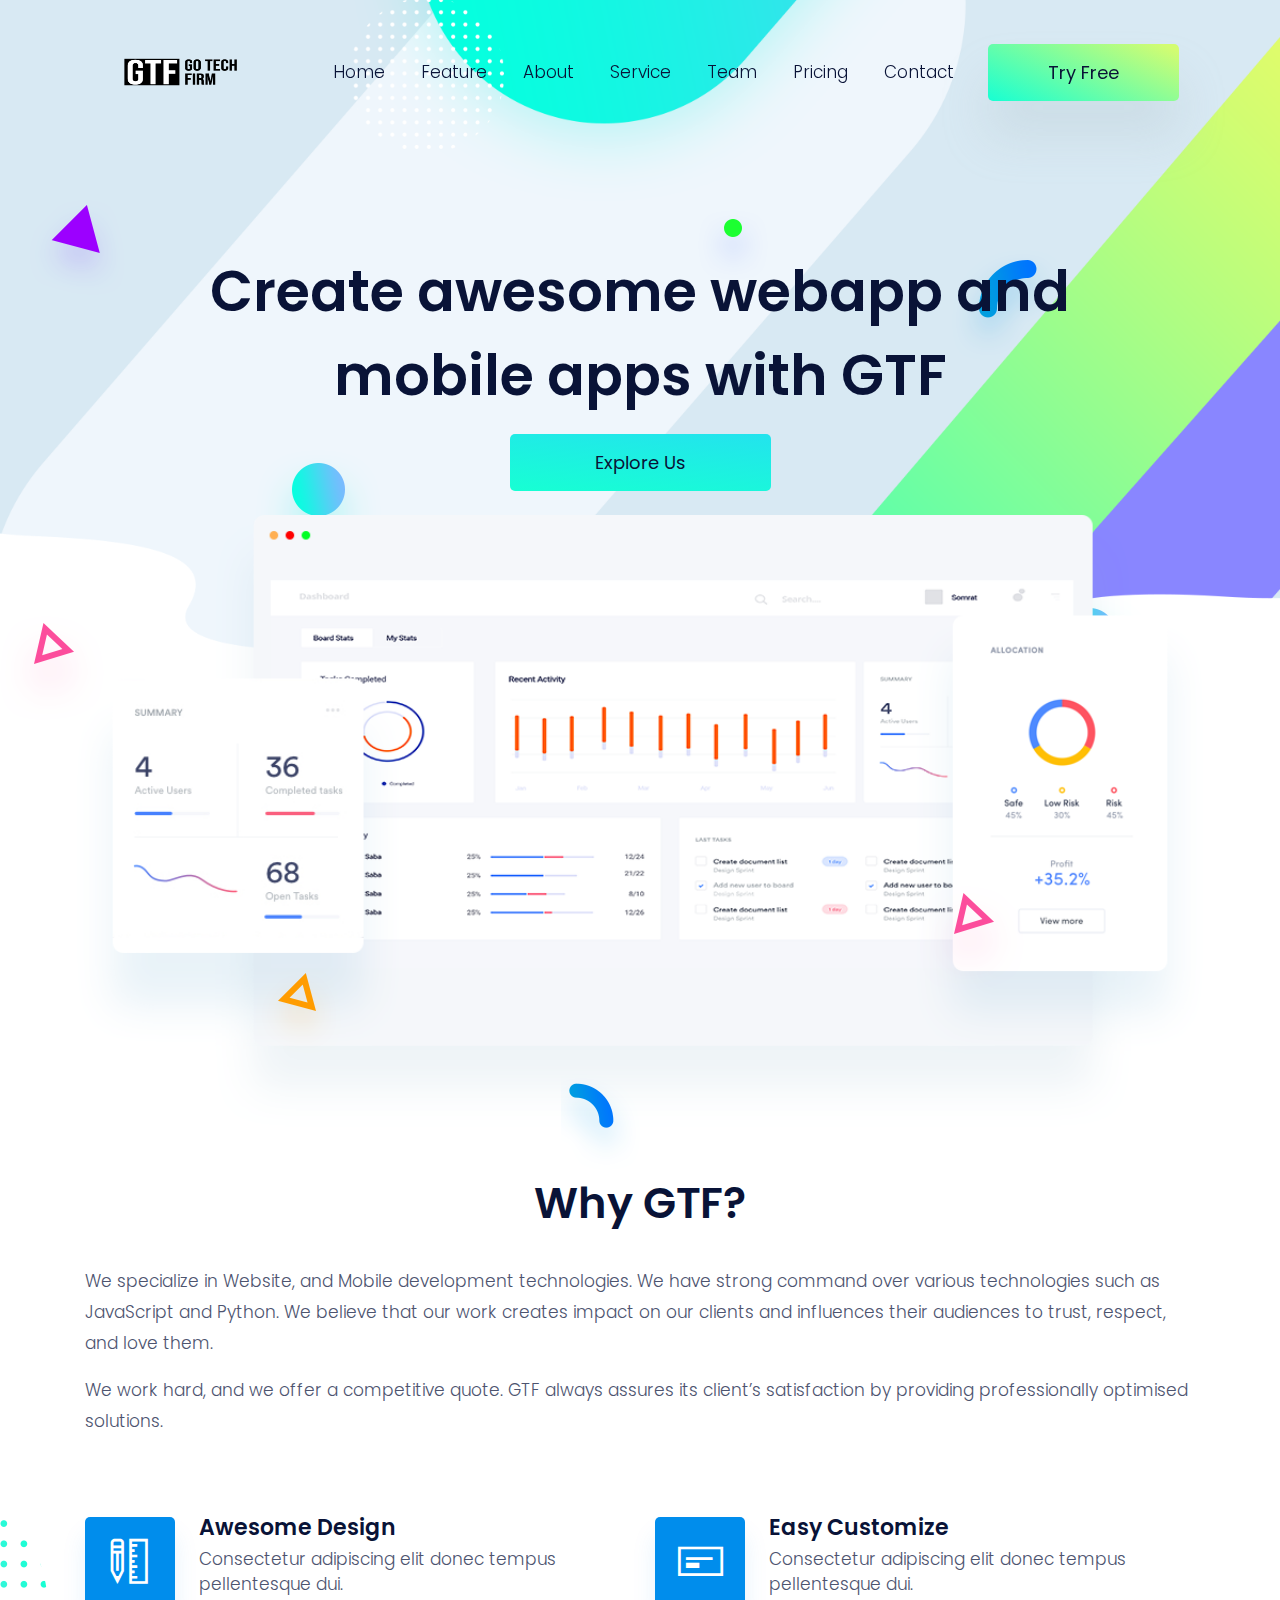
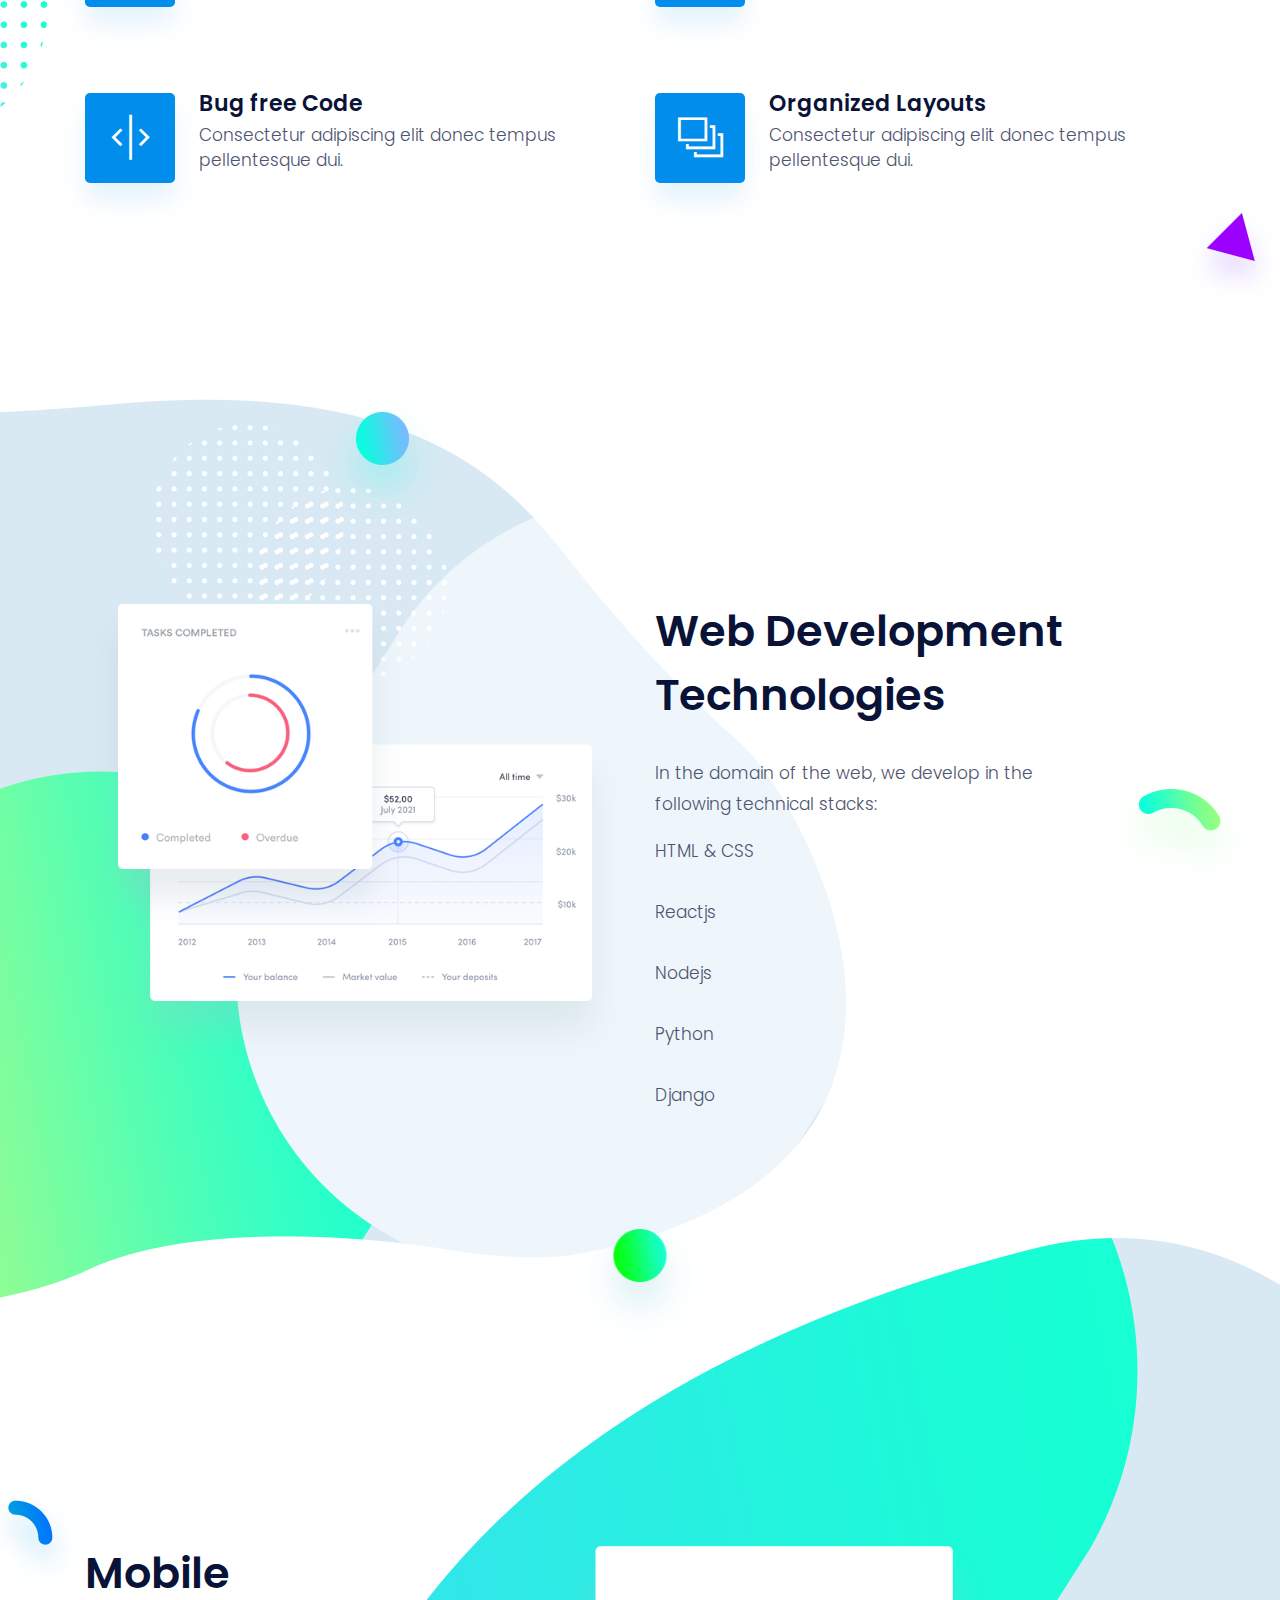
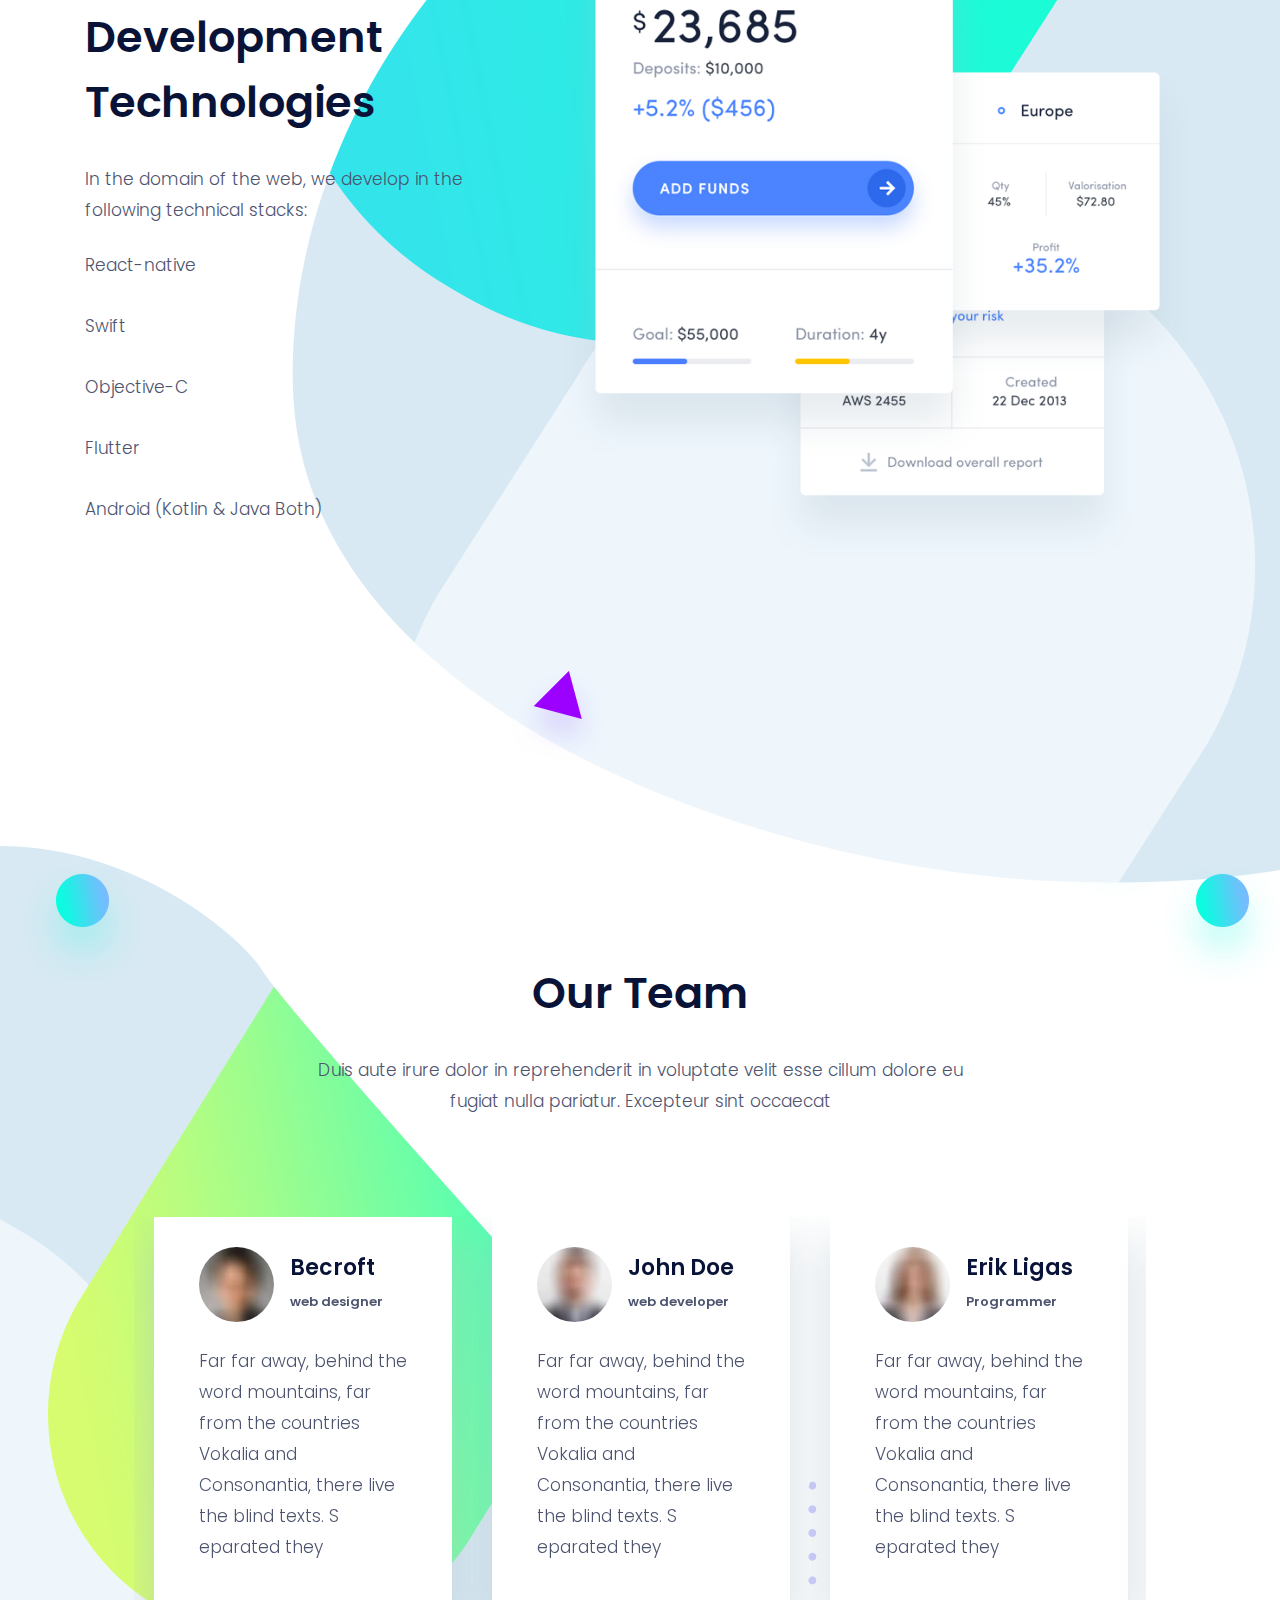
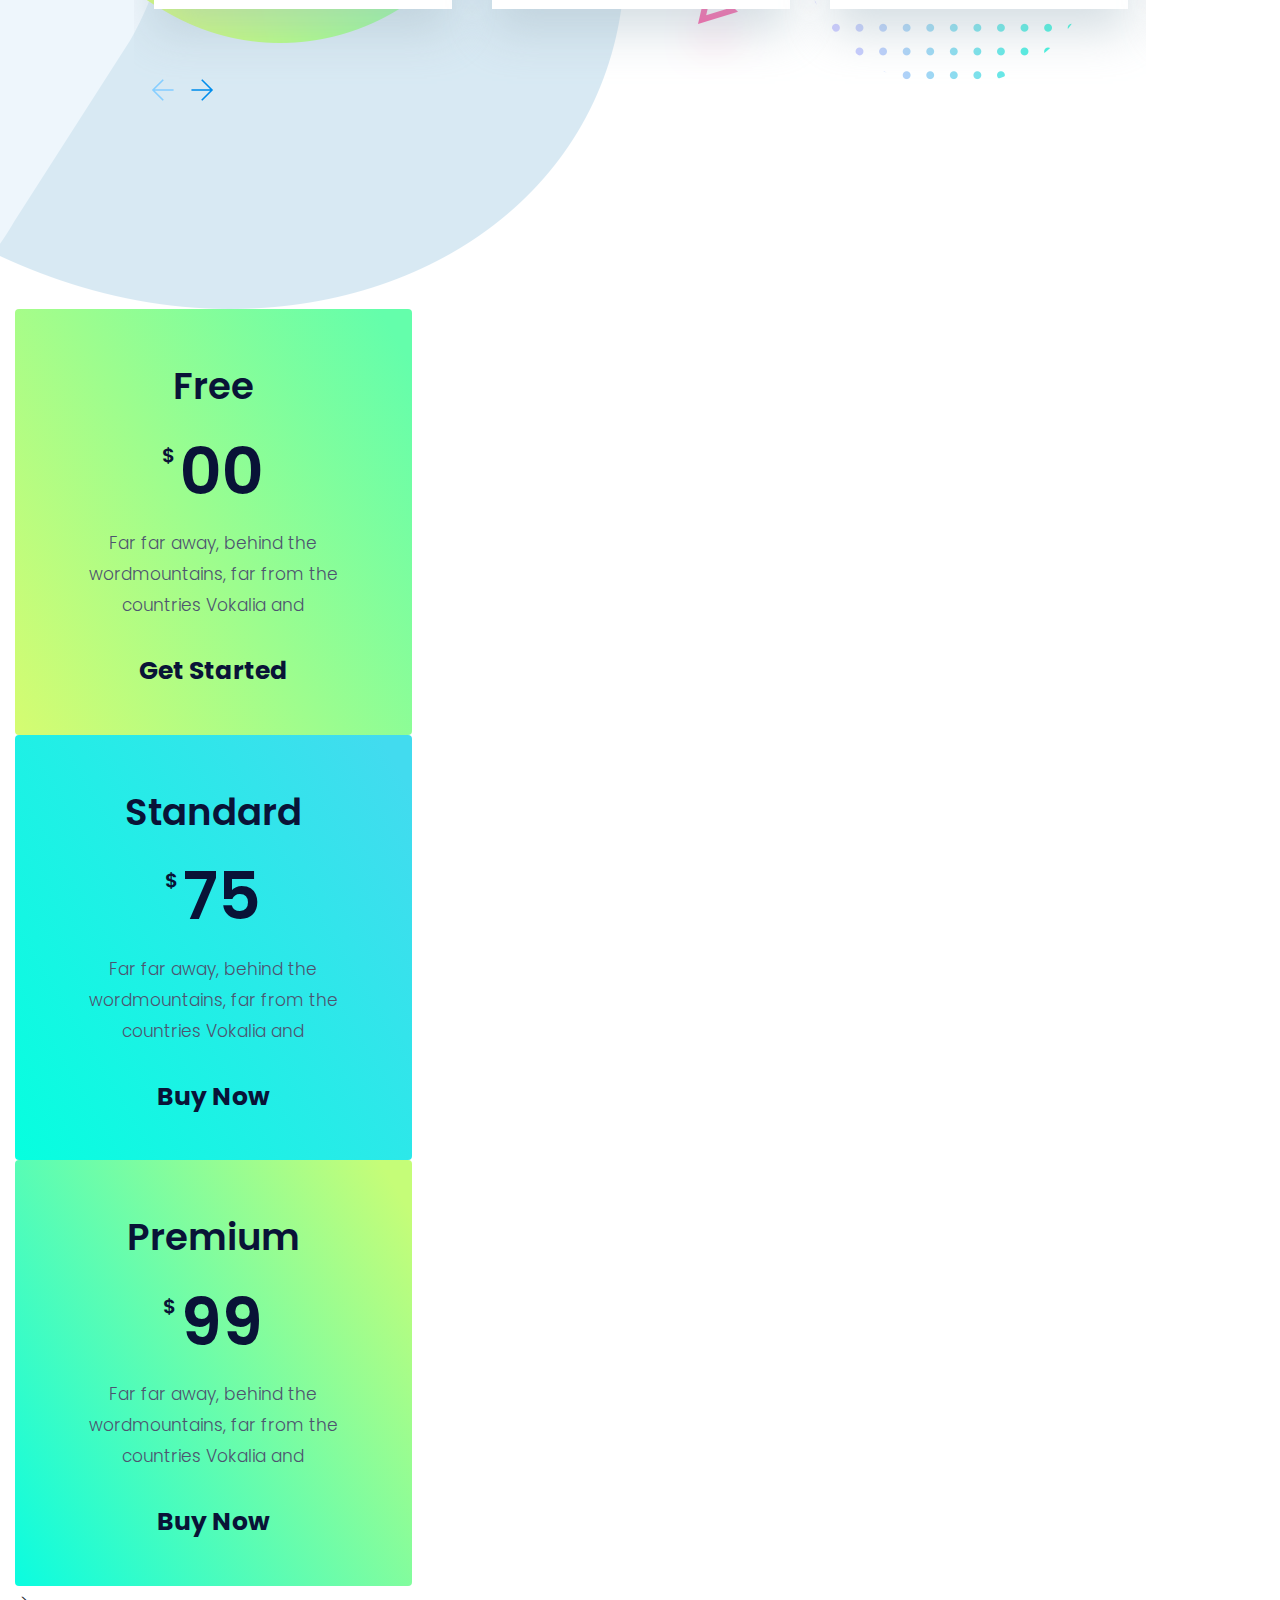
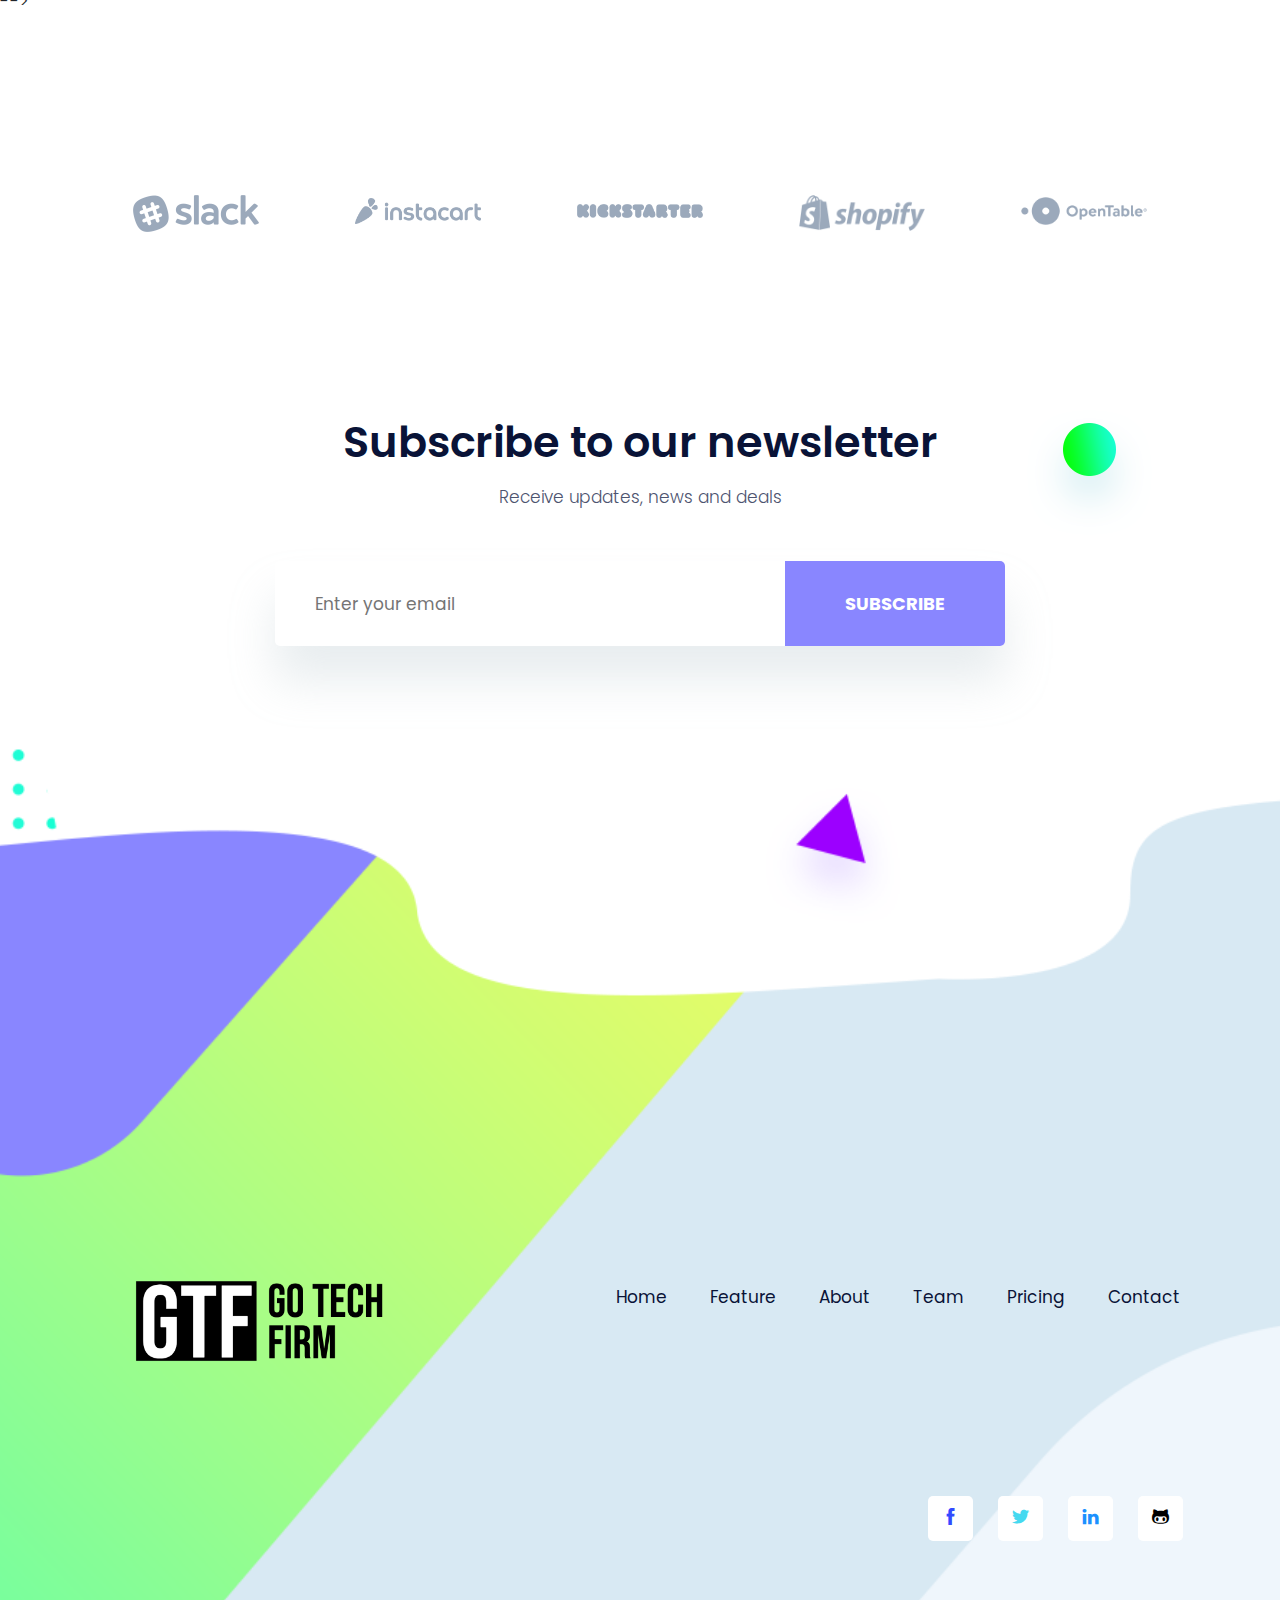
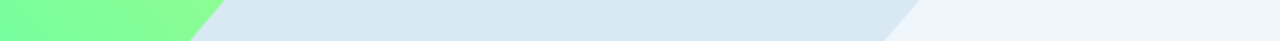
==== commit 59cb14ff: "REFACTOR: changes in the footer and service typo" ====
--- a/index.html
+++ b/index.html
@@ -386,7 +386,7 @@
     <!-- /team -->
 
     <!-- pricing -->
-    <section class="section-lg pb-0 pricing" id="pricing">
+    <!-- <section class="section-lg pb-0 pricing" id="pricing">
       <div class="container">
         <div class="row">
           <div class="col-lg-12 text-center">
@@ -445,7 +445,7 @@
         src="images/background-shape/team-bg-triangle.png"
         alt="background-shape"
       />
-    </section>
+    </section> -->
     <!-- /pricing -->
 
     <!-- client logo slider -->
@@ -520,8 +520,8 @@
         <div class="row">
           <div class="col-lg-4 text-center text-lg-left mb-4 mb-lg-0">
             <!-- logo -->
-            <a href="index.html">
-              <img class="img-fluid" src="images/logo.png" alt="logo" />
+            <a href="index.html" class="company-logo">
+              <img class="img-fluid" src="images/company-logo-black.png" alt="logo" />
             </a>
           </div>
           <!-- footer menu -->
